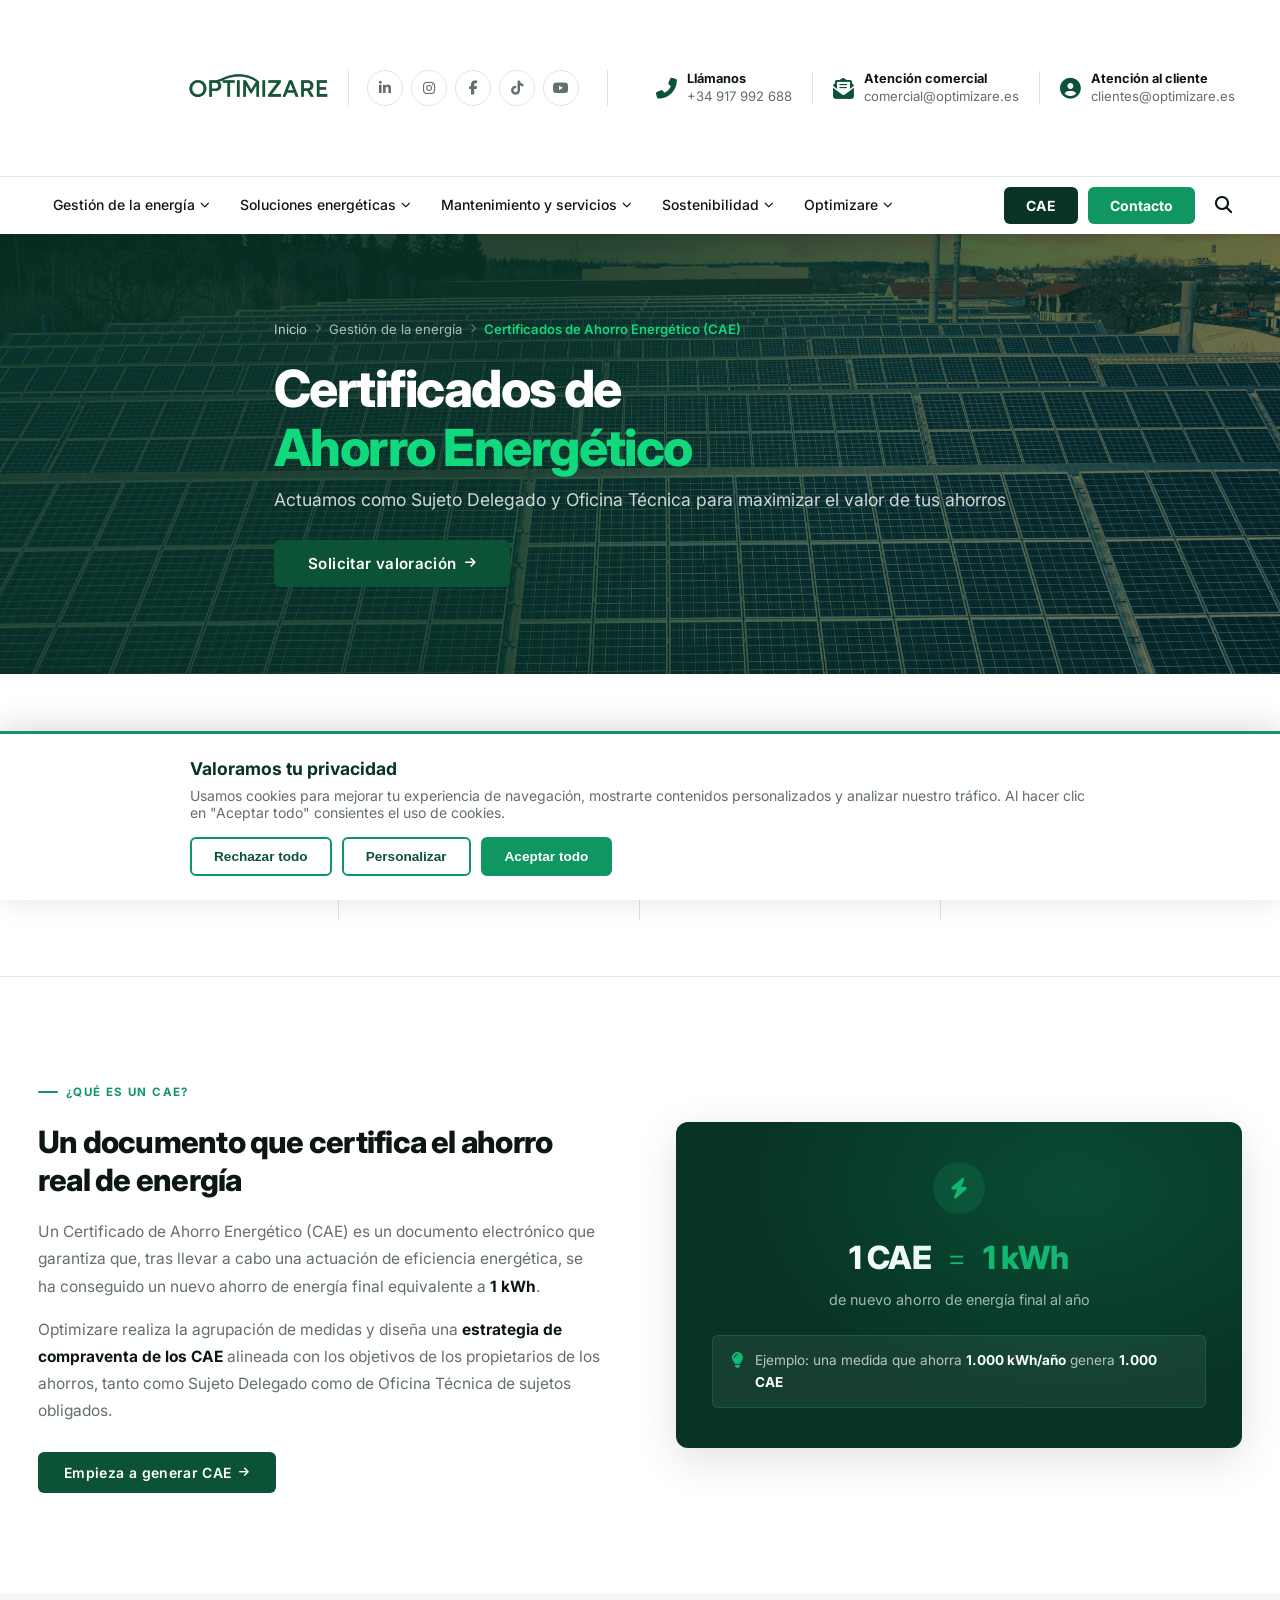
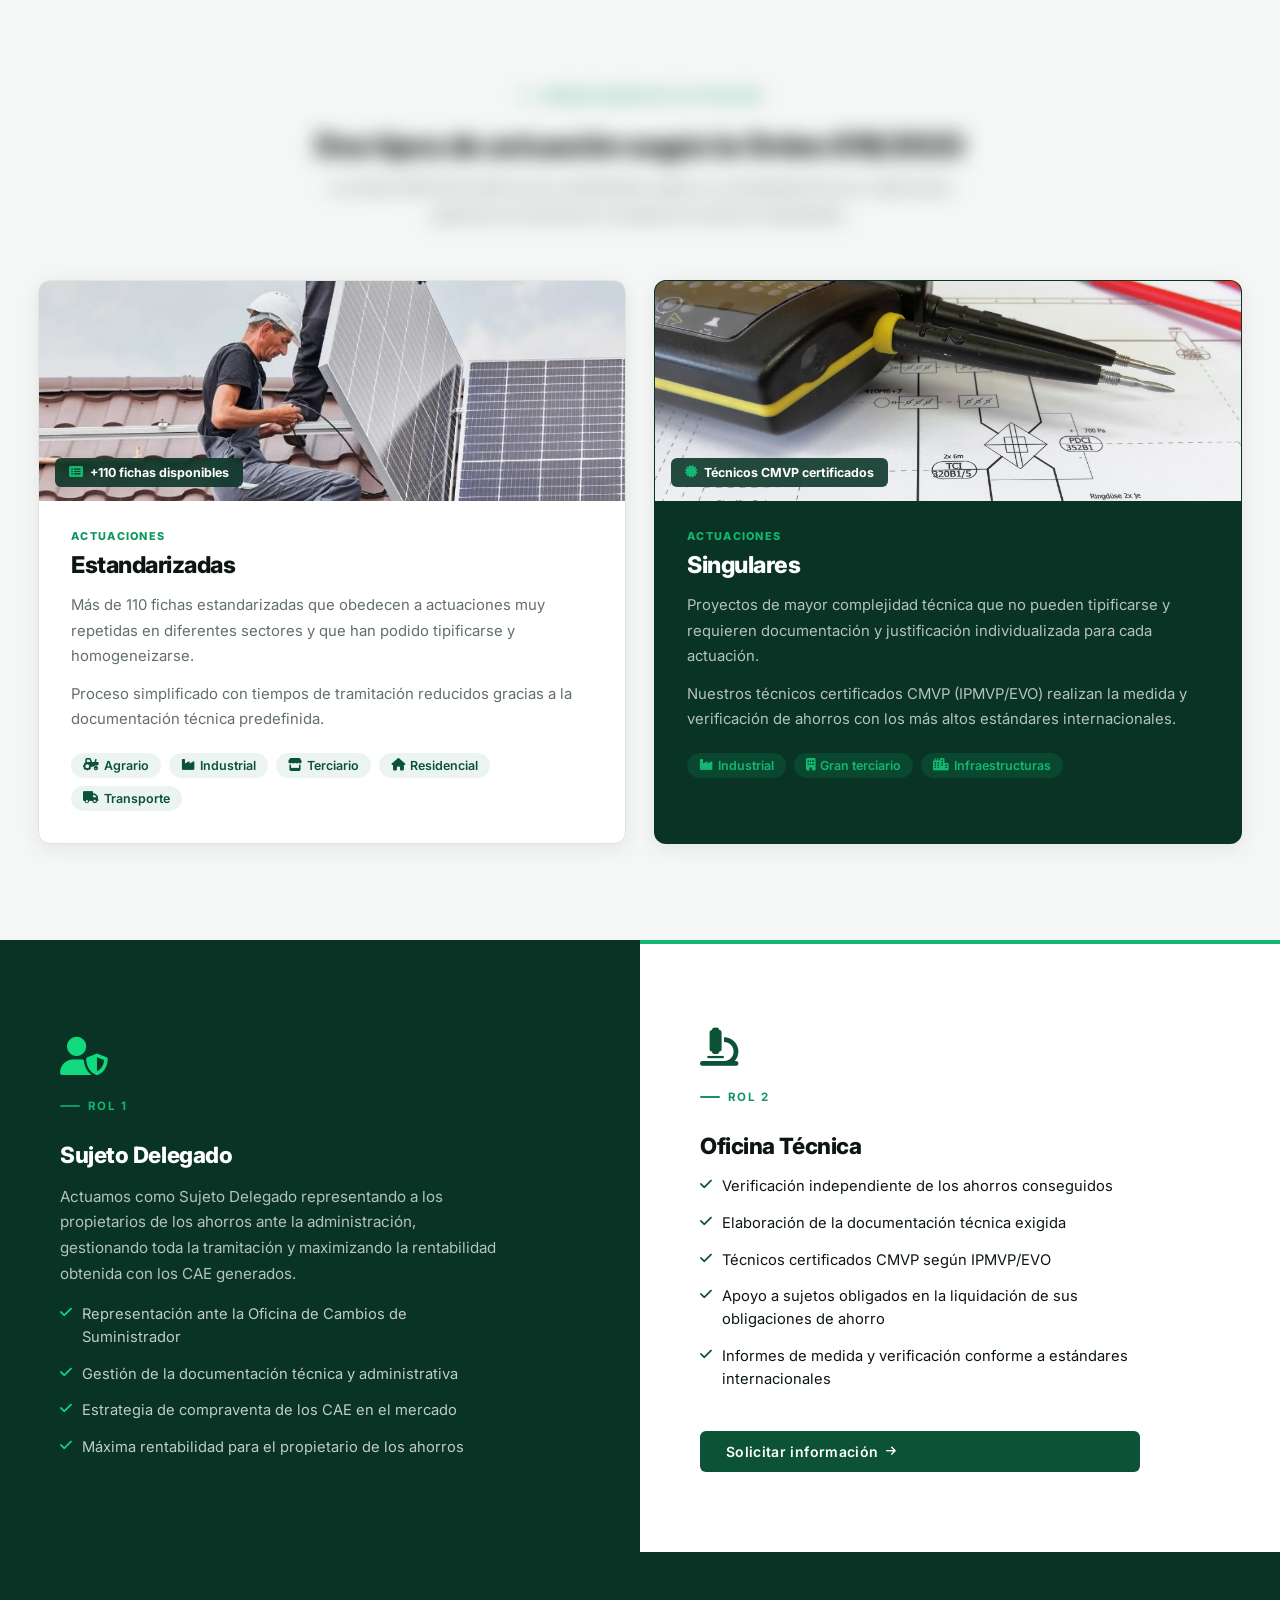
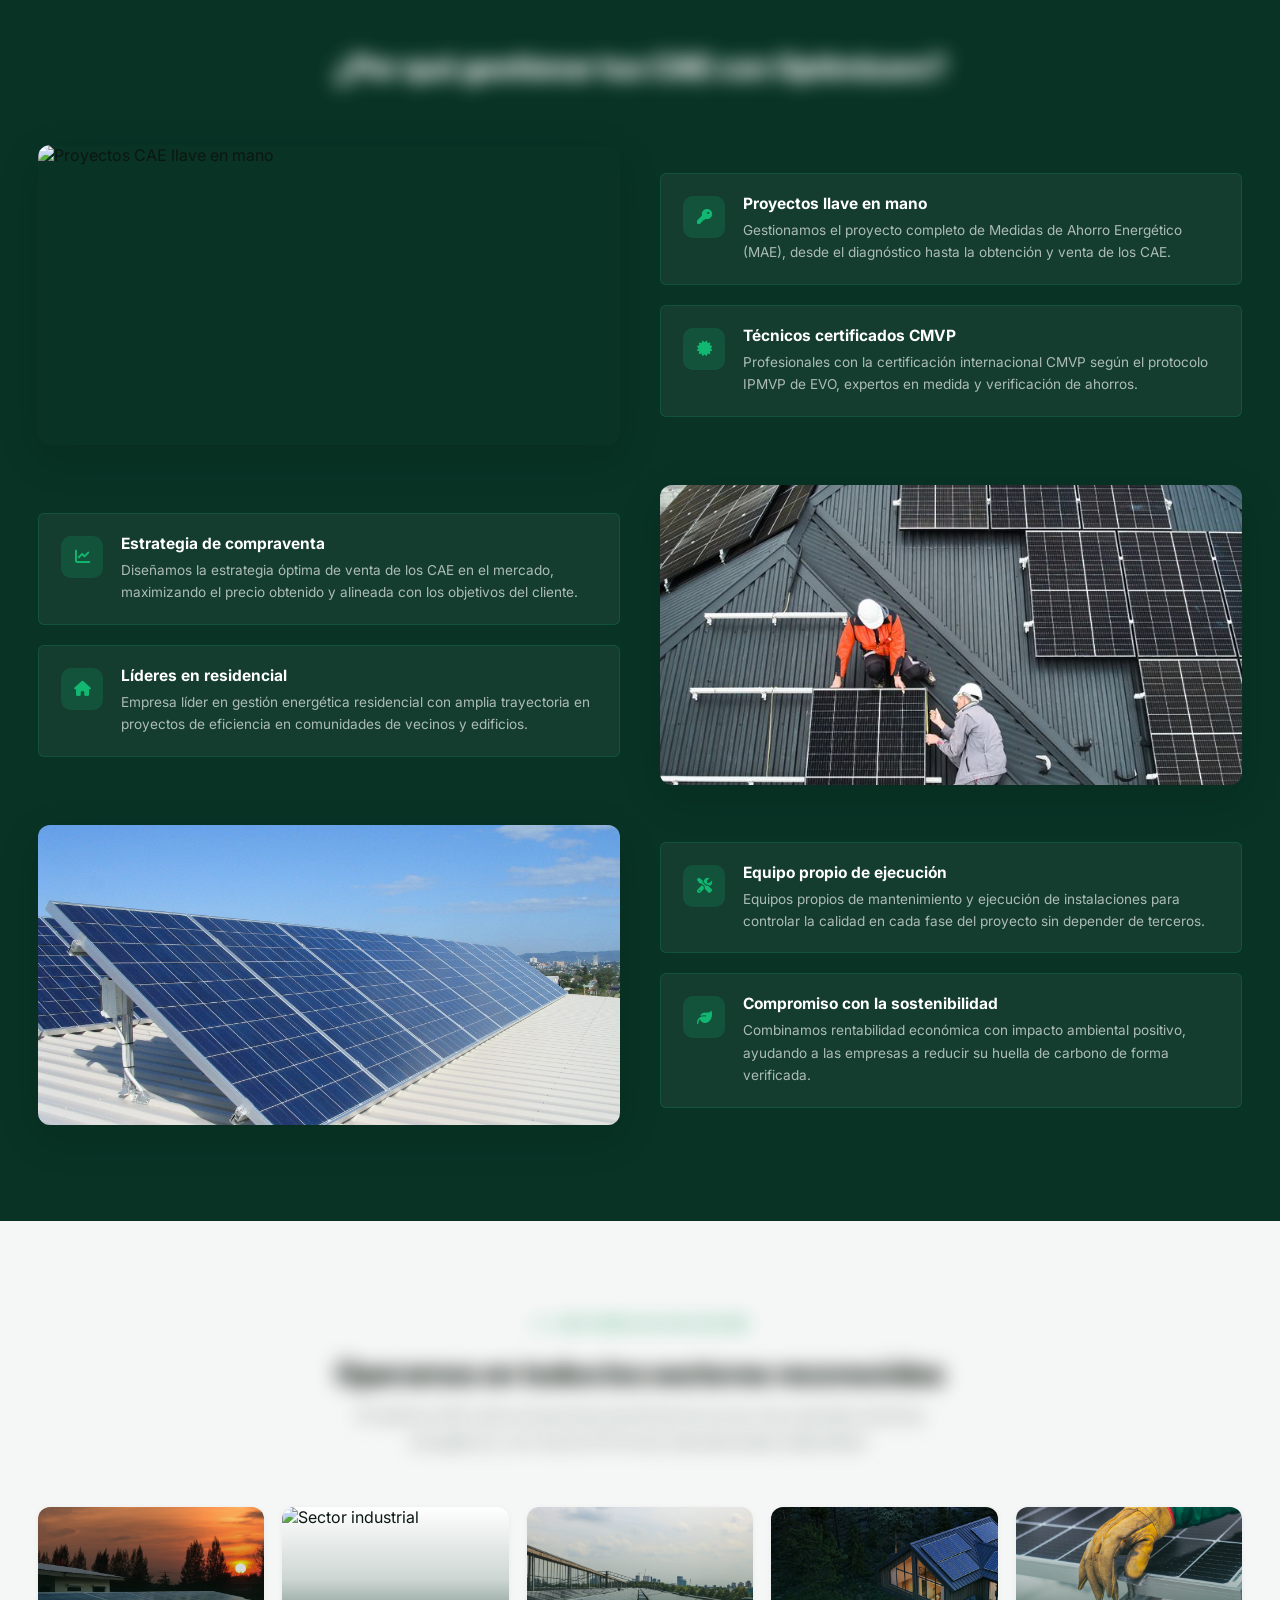
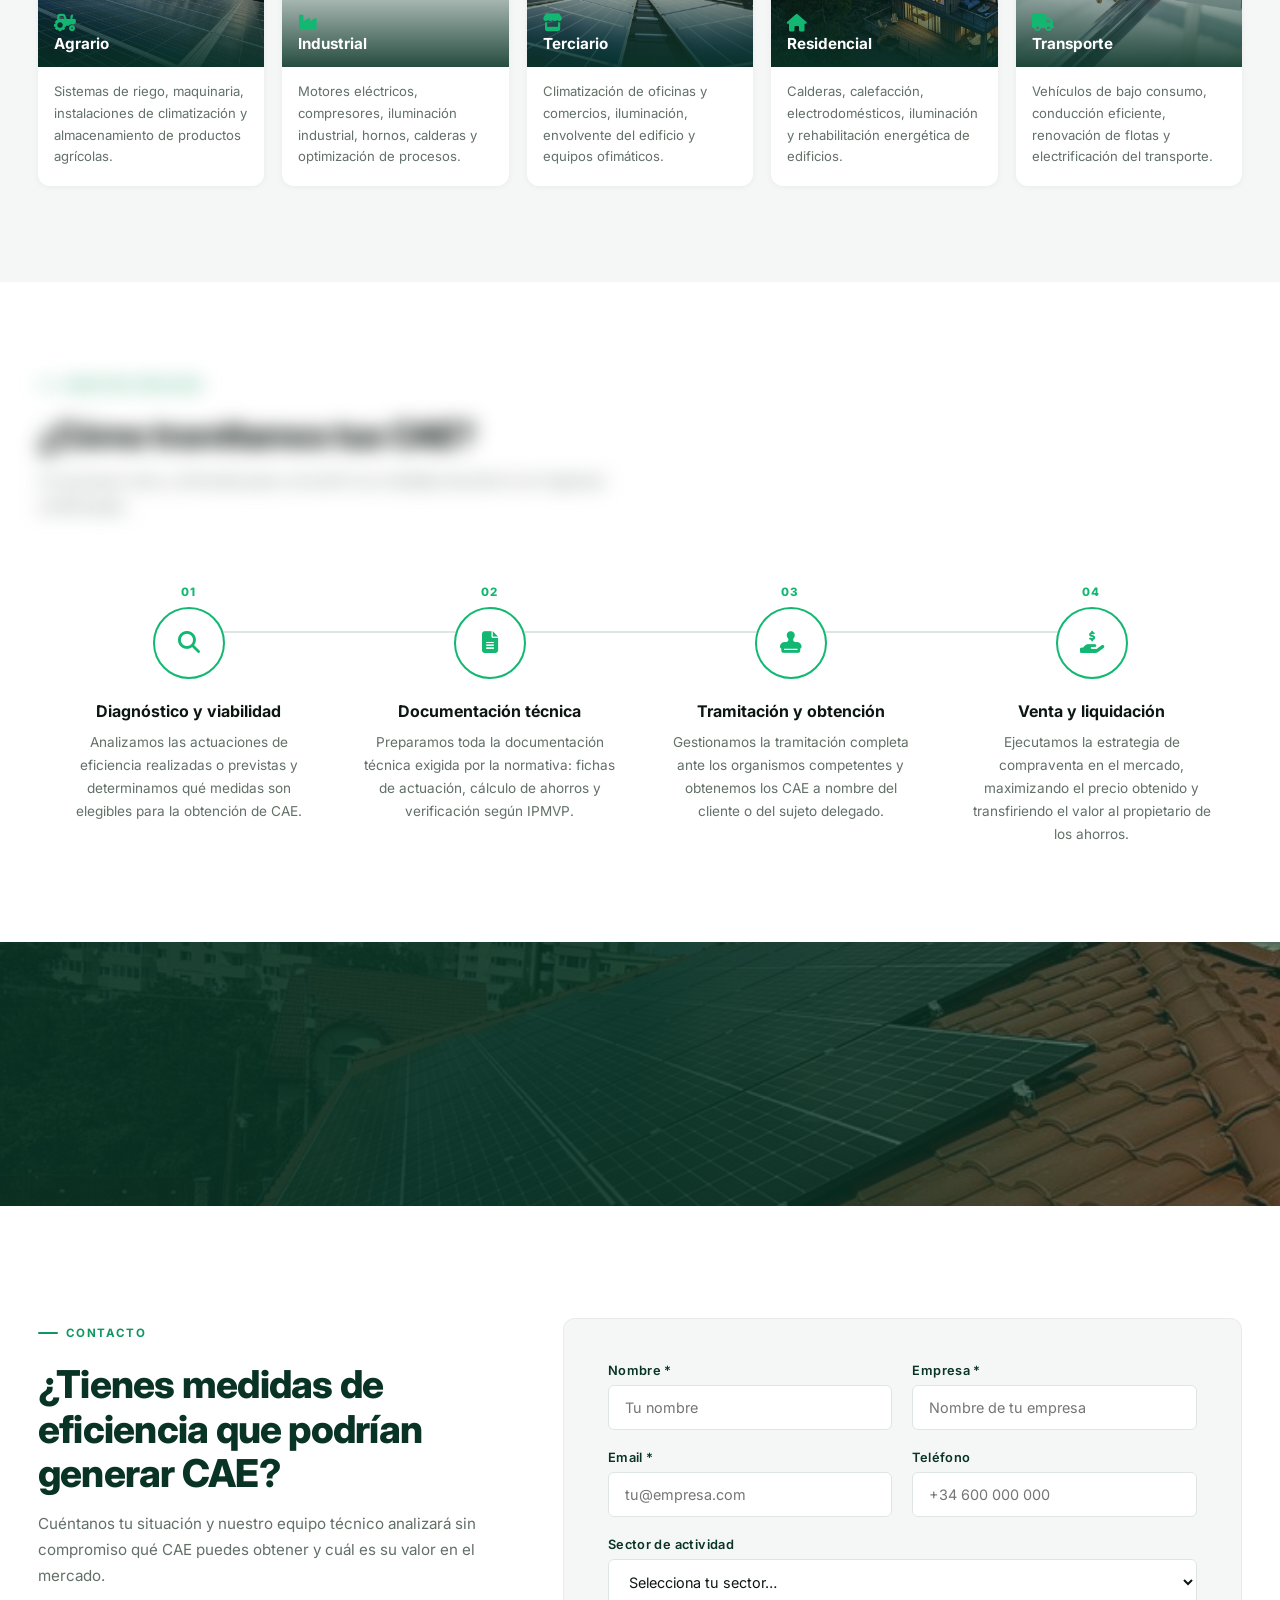
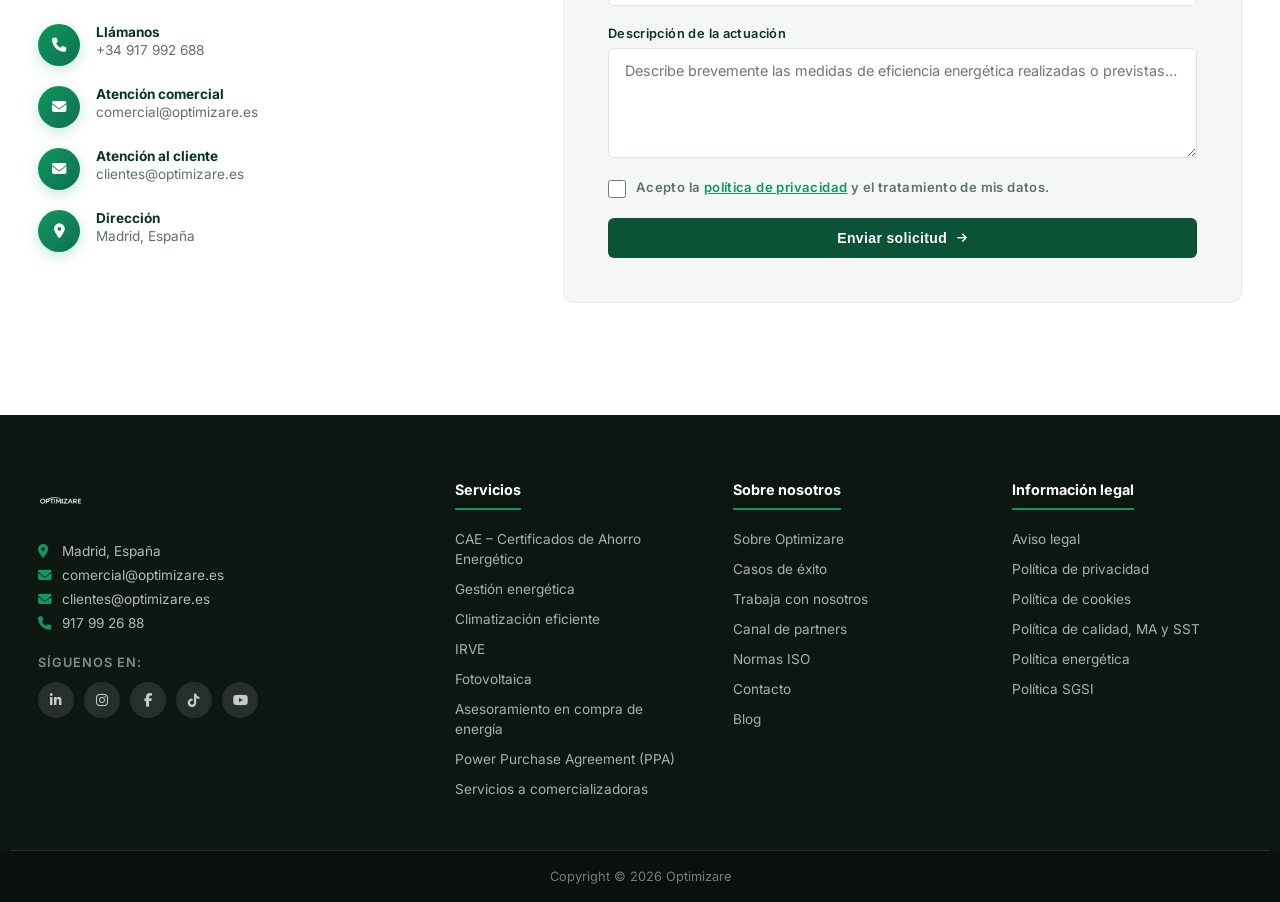
==== certificado-ahorro-energetico-cae.html @ e1a402e8 "feat: página CAE con imágenes, timeline blanco y navbar actualizado" ====
<!DOCTYPE html>
<html lang="es">
<head>
  <meta charset="UTF-8" />
  <meta name="viewport" content="width=device-width, initial-scale=1.0" />
  <title>Certificados de Ahorro Energético (CAE) – Optimizare</title>
  <meta name="description" content="Optimizare actúa como Sujeto Delegado y Oficina Técnica en la tramitación de Certificados de Ahorro Energético (CAE). Maximizamos el valor de tus medidas de eficiencia energética." />
  <link rel="stylesheet" href="style.css" />
  <link rel="preconnect" href="https://fonts.googleapis.com" />
  <link rel="preconnect" href="https://fonts.gstatic.com" crossorigin />
  <link href="https://fonts.googleapis.com/css2?family=Inter:wght@300;400;500;600;700;800&display=swap" rel="stylesheet" />
  <link rel="stylesheet" href="https://cdnjs.cloudflare.com/ajax/libs/font-awesome/6.5.0/css/all.min.css" />
</head>
<body>

  <!-- ══════════════════════════════════════════════
       COOKIE BANNER
  ══════════════════════════════════════════════ -->
  <div class="cookie-banner" id="cookieBanner">
    <div class="cookie-content">
      <h3>Valoramos tu privacidad</h3>
      <p>Usamos cookies para mejorar tu experiencia de navegación, mostrarte contenidos personalizados y analizar nuestro tráfico. Al hacer clic en "Aceptar todo" consientes el uso de cookies.</p>
      <div class="cookie-actions">
        <button class="btn-cookie outline" onclick="closeCookies()">Rechazar todo</button>
        <button class="btn-cookie outline" onclick="closeCookies()">Personalizar</button>
        <button class="btn-cookie primary" onclick="closeCookies()">Aceptar todo</button>
      </div>
    </div>
  </div>

  <!-- ══════════════════════════════════════════════
       HEADER / NAVBAR
  ══════════════════════════════════════════════ -->
  <header class="header" id="header">
    <div class="header-top">
      <div class="container header-top-inner">
        <div class="header-top-left">
          <a href="index.html" class="logo">
            <img src="img/1.png" alt="Optimizare"
                 onerror="this.style.display='none'; this.nextElementSibling.style.display='block'" />
            <span class="logo-text" style="display:none">Optimizare</span>
          </a>
          <div class="header-social">
            <a href="#" aria-label="LinkedIn"><i class="fab fa-linkedin-in"></i></a>
            <a href="#" aria-label="Instagram"><i class="fab fa-instagram"></i></a>
            <a href="#" aria-label="Facebook"><i class="fab fa-facebook-f"></i></a>
            <a href="#" aria-label="TikTok"><i class="fab fa-tiktok"></i></a>
            <a href="#" aria-label="YouTube"><i class="fab fa-youtube"></i></a>
          </div>
        </div>
        <div class="header-top-contacts">
          <a href="tel:+34917992688" class="hcontact-item">
            <span class="hcontact-icon"><i class="fas fa-phone-alt"></i></span>
            <span class="hcontact-text"><strong>Llámanos</strong><span>+34 917 992 688</span></span>
          </a>
          <a href="mailto:comercial@optimizare.es" class="hcontact-item">
            <span class="hcontact-icon"><i class="fas fa-envelope-open-text"></i></span>
            <span class="hcontact-text"><strong>Atención comercial</strong><span>comercial@optimizare.es</span></span>
          </a>
          <a href="mailto:clientes@optimizare.es" class="hcontact-item">
            <span class="hcontact-icon"><i class="fas fa-user-circle"></i></span>
            <span class="hcontact-text"><strong>Atención al cliente</strong><span>clientes@optimizare.es</span></span>
          </a>
        </div>
      </div>
    </div>

    <div class="header-nav-bar">
      <div class="container header-nav-inner">
        <nav class="nav" id="mainNav">
          <ul class="nav-list">
            <li class="nav-item has-dropdown active-menu">
              <a href="#">Gestión de la energía <i class="fas fa-chevron-down"></i></a>
              <div class="dropdown">
                <a href="compra-de-energia.html">Asesoramiento en compra de energía</a>
                <a href="power-purchase-agreement-ppa.html">Power Purchase Agreement (PPA)</a>
                <a href="servicios-a-comercializadoras.html">Servicios a comercializadoras</a>
                <a href="certificado-ahorro-energetico-cae.html" class="active-link">Certificado de Ahorro Energético (CAE)</a>
                <a href="#">Gestión energética</a>
                <a href="#">Asesoramiento tarifario</a>
              </div>
            </li>
            <li class="nav-item has-dropdown">
              <a href="#">Soluciones energéticas <i class="fas fa-chevron-down"></i></a>
              <div class="dropdown">
                <a href="#">Autoconsumo fotovoltaico</a>
                <a href="#">IRVE – Recarga eléctrica</a>
                <a href="#">CAE</a>
                <a href="#">Huella de carbono</a>
              </div>
            </li>
            <li class="nav-item has-dropdown">
              <a href="#">Mantenimiento y servicios <i class="fas fa-chevron-down"></i></a>
              <div class="dropdown">
                <a href="#">Mantenimiento preventivo</a>
                <a href="#">Climatización eficiente</a>
                <a href="#">Outsourcing energético</a>
              </div>
            </li>
            <li class="nav-item has-dropdown">
              <a href="#">Sostenibilidad <i class="fas fa-chevron-down"></i></a>
              <div class="dropdown">
                <a href="#">Economía circular</a>
                <a href="#">Descarbonización</a>
                <a href="#">Flexibilidad de la demanda</a>
              </div>
            </li>
            <li class="nav-item has-dropdown">
              <a href="#">Optimizare <i class="fas fa-chevron-down"></i></a>
              <div class="dropdown">
                <a href="#">Sobre Optimizare</a>
                <a href="#">Casos de éxito</a>
                <a href="#">Trabaja con nosotros</a>
                <a href="#">Blog</a>
              </div>
            </li>
          </ul>
        </nav>
        <div class="header-actions">
          <a href="certificado-ahorro-energetico-cae.html" class="btn-nav-cae">CAE</a>
          <a href="#contacto-inner" class="btn-nav-contact">Contacto</a>
          <button class="btn-search" id="searchToggle"><i class="fas fa-search"></i></button>
          <button class="btn-hamburger" id="hamburger">
            <span></span><span></span><span></span>
          </button>
        </div>
      </div>
    </div>

    <div class="search-bar" id="searchBar">
      <div class="container">
        <input type="text" placeholder="¿Qué estás buscando?" />
        <button><i class="fas fa-search"></i></button>
      </div>
    </div>
  </header>

  <!-- ══════════════════════════════════════════════
       PAGE HERO
  ══════════════════════════════════════════════ -->
  <section class="ip-hero">
    <div class="ip-hero-bg">
      <img src="img/placa 4.jpg" alt="" class="ip-hero-img" />
      <div class="ip-hero-overlay"></div>
    </div>
    <div class="container ip-hero-content">
      <nav class="ip-breadcrumb" aria-label="Breadcrumb">
        <a href="index.html">Inicio</a>
        <i class="fas fa-chevron-right"></i>
        <span>Gestión de la energía</span>
        <i class="fas fa-chevron-right"></i>
        <span class="current">Certificados de Ahorro Energético (CAE)</span>
      </nav>
      <h1 class="ip-hero-title">Certificados de<br><em>Ahorro Energético</em></h1>
      <p class="ip-hero-sub">Actuamos como Sujeto Delegado y Oficina Técnica para maximizar el valor de tus ahorros</p>
      <a href="#contacto-inner" class="btn-primary btn-lg">Solicitar valoración <i class="fas fa-arrow-right"></i></a>
    </div>
  </section>

  <!-- ══════════════════════════════════════════════
       STATS STRIP
  ══════════════════════════════════════════════ -->
  <section class="ip-stats-strip">
    <div class="container">
      <div class="ip-stats-grid">
        <div class="ip-stat">
          <div class="ip-stat-icon"><i class="fas fa-certificate"></i></div>
          <div class="ip-stat-val">
            <span class="ip-stat-prefix">+</span><span class="ip-stat-num" data-target="110">0</span>
          </div>
          <div class="ip-stat-label">fichas estandarizadas disponibles</div>
        </div>
        <div class="ip-stat">
          <div class="ip-stat-icon"><i class="fas fa-bolt"></i></div>
          <div class="ip-stat-val">
            <span class="ip-stat-num" data-target="5">0</span><span class="ip-stat-unit"> sectores</span>
          </div>
          <div class="ip-stat-label">Agrario, Industrial, Terciario, Residencial y Transporte</div>
        </div>
        <div class="ip-stat">
          <div class="ip-stat-icon"><i class="fas fa-medal"></i></div>
          <div class="ip-stat-val">
            <span class="ip-stat-num" data-target="2">0</span><span class="ip-stat-unit"> roles</span>
          </div>
          <div class="ip-stat-label">Sujeto Delegado y Oficina Técnica</div>
        </div>
        <div class="ip-stat">
          <div class="ip-stat-icon"><i class="fas fa-award"></i></div>
          <div class="ip-stat-val">
            <span class="ip-stat-prefix"></span><span class="ip-stat-num" data-target="100">0</span><span class="ip-stat-unit">%</span>
          </div>
          <div class="ip-stat-label">técnicos certificados CMVP (IPMVP / EVO)</div>
        </div>
      </div>
    </div>
  </section>

  <!-- ══════════════════════════════════════════════
       ¿QUÉ ES UN CAE? — layout con callout grande
  ══════════════════════════════════════════════ -->
  <section class="cae-explainer">
    <div class="container">
      <div class="cae-explainer-layout reveal">
        <div class="cae-explainer-text">
          <span class="section-tag">¿QUÉ ES UN CAE?</span>
          <h2>Un documento que certifica el ahorro real de energía</h2>
          <p>Un Certificado de Ahorro Energético (CAE) es un documento electrónico que garantiza que, tras llevar a cabo una actuación de eficiencia energética, se ha conseguido un nuevo ahorro de energía final equivalente a <strong>1 kWh</strong>.</p>
          <p>Optimizare realiza la agrupación de medidas y diseña una <strong>estrategia de compraventa de los CAE</strong> alineada con los objetivos de los propietarios de los ahorros, tanto como Sujeto Delegado como de Oficina Técnica de sujetos obligados.</p>
          <a href="#contacto-inner" class="btn-primary">Empieza a generar CAE <i class="fas fa-arrow-right"></i></a>
        </div>
        <div class="cae-explainer-callout reveal-zoom delay-2">
          <div class="cae-callout-card">
            <div class="cae-callout-icon"><i class="fas fa-bolt"></i></div>
            <div class="cae-callout-eq">
              <span class="cae-callout-num">1 CAE</span>
              <span class="cae-callout-sep">=</span>
              <span class="cae-callout-kwh">1 kWh</span>
            </div>
            <p class="cae-callout-desc">de nuevo ahorro de energía final al año</p>
            <div class="cae-callout-example">
              <i class="fas fa-lightbulb"></i>
              <span>Ejemplo: una medida que ahorra <strong>1.000 kWh/año</strong> genera <strong>1.000 CAE</strong></span>
            </div>
          </div>
        </div>
      </div>
    </div>
  </section>

  <!-- ══════════════════════════════════════════════
       MODALIDADES — Estandarizadas vs Singulares
  ══════════════════════════════════════════════ -->
  <section class="cae-modals-section">
    <div class="container">
      <div class="cae-modals-header reveal-blur">
        <span class="section-tag">MODALIDADES DE ACTUACIÓN</span>
        <h2>Dos tipos de actuación según la Orden 818/2023</h2>
        <p>La Orden 818/2023 define dos modalidades según la complejidad técnica. Optimizare gestiona la tramitación completa en ambas modalidades.</p>
      </div>
      <div class="cae-modals-grid">
        <div class="cae-modal-card reveal-left">
          <div class="cae-modal-img">
            <img src="img/instalacion.jpg" alt="Actuaciones estandarizadas CAE" />
            <span class="cae-modal-img-badge"><i class="fas fa-list-alt"></i> +110 fichas disponibles</span>
          </div>
          <div class="cae-modal-body">
            <span class="cae-modal-tag">ACTUACIONES</span>
            <h3>Estandarizadas</h3>
            <p>Más de 110 fichas estandarizadas que obedecen a actuaciones muy repetidas en diferentes sectores y que han podido tipificarse y homogeneizarse.</p>
            <p>Proceso simplificado con tiempos de tramitación reducidos gracias a la documentación técnica predefinida.</p>
            <div class="cae-modal-sectors">
              <span><i class="fas fa-tractor"></i> Agrario</span>
              <span><i class="fas fa-industry"></i> Industrial</span>
              <span><i class="fas fa-store"></i> Terciario</span>
              <span><i class="fas fa-home"></i> Residencial</span>
              <span><i class="fas fa-truck"></i> Transporte</span>
            </div>
          </div>
        </div>
        <div class="cae-modal-card cae-modal-dark reveal-right">
          <div class="cae-modal-img">
            <img src="img/planos.jpg" alt="Actuaciones singulares CAE" />
            <span class="cae-modal-img-badge"><i class="fas fa-certificate"></i> Técnicos CMVP certificados</span>
          </div>
          <div class="cae-modal-body">
            <span class="cae-modal-tag">ACTUACIONES</span>
            <h3>Singulares</h3>
            <p>Proyectos de mayor complejidad técnica que no pueden tipificarse y requieren documentación y justificación individualizada para cada actuación.</p>
            <p>Nuestros técnicos certificados CMVP (IPMVP/EVO) realizan la medida y verificación de ahorros con los más altos estándares internacionales.</p>
            <div class="cae-modal-sectors">
              <span><i class="fas fa-industry"></i> Industrial</span>
              <span><i class="fas fa-building"></i> Gran terciario</span>
              <span><i class="fas fa-city"></i> Infraestructuras</span>
            </div>
          </div>
        </div>
      </div>
    </div>
  </section>

  <!-- ══════════════════════════════════════════════
       SPLIT — Sujeto Delegado / Oficina Técnica
  ══════════════════════════════════════════════ -->
  <section class="ip-split-benefits">
    <div class="ip-split-panel ip-split-dark reveal-left">
      <div class="ip-split-inner">
        <div class="ip-split-bigicon"><i class="fas fa-user-shield"></i></div>
        <span class="section-tag" style="color:var(--green-bright);border-color:rgba(18,184,114,.3)">ROL 1</span>
        <h3>Sujeto Delegado</h3>
        <p style="color:rgba(255,255,255,.7);font-size:.95rem;line-height:1.7">Actuamos como Sujeto Delegado representando a los propietarios de los ahorros ante la administración, gestionando toda la tramitación y maximizando la rentabilidad obtenida con los CAE generados.</p>
        <ul class="ip-split-list">
          <li><i class="fas fa-check"></i> Representación ante la Oficina de Cambios de Suministrador</li>
          <li><i class="fas fa-check"></i> Gestión de la documentación técnica y administrativa</li>
          <li><i class="fas fa-check"></i> Estrategia de compraventa de los CAE en el mercado</li>
          <li><i class="fas fa-check"></i> Máxima rentabilidad para el propietario de los ahorros</li>
        </ul>
      </div>
    </div>
    <div class="ip-split-panel ip-split-light reveal-right">
      <div class="ip-split-inner">
        <div class="ip-split-bigicon" style="color:var(--green-main)"><i class="fas fa-microscope"></i></div>
        <span class="section-tag">ROL 2</span>
        <h3>Oficina Técnica</h3>
        <ul class="ip-split-list" style="color:var(--gray-text)">
          <li style="color:var(--dark)"><i class="fas fa-check" style="color:var(--green-main)"></i> Verificación independiente de los ahorros conseguidos</li>
          <li style="color:var(--dark)"><i class="fas fa-check" style="color:var(--green-main)"></i> Elaboración de la documentación técnica exigida</li>
          <li style="color:var(--dark)"><i class="fas fa-check" style="color:var(--green-main)"></i> Técnicos certificados CMVP según IPMVP/EVO</li>
          <li style="color:var(--dark)"><i class="fas fa-check" style="color:var(--green-main)"></i> Apoyo a sujetos obligados en la liquidación de sus obligaciones de ahorro</li>
          <li style="color:var(--dark)"><i class="fas fa-check" style="color:var(--green-main)"></i> Informes de medida y verificación conforme a estándares internacionales</li>
        </ul>
        <a href="#contacto-inner" class="btn-primary" style="margin-top:24px">Solicitar información <i class="fas fa-arrow-right"></i></a>
      </div>
    </div>
  </section>

  <!-- ══════════════════════════════════════════════
       POR QUÉ OPTIMIZARE — filas imagen + texto
  ══════════════════════════════════════════════ -->
  <section class="cae-img-benefits">
    <div class="container">
      <h2 class="cae-img-benefits-title reveal-blur">¿Por qué gestionar tus CAE con Optimizare?</h2>

      <!-- Fila 1 -->
      <div class="cae-ibr reveal">
        <div class="cae-ibr-photo">
          <img src="img/placa industria.jpg" alt="Proyectos CAE llave en mano" />
        </div>
        <div class="cae-ibr-items">
          <div class="cae-ibr-item">
            <div class="cae-ibr-icon"><i class="fas fa-key"></i></div>
            <div>
              <h3>Proyectos llave en mano</h3>
              <p>Gestionamos el proyecto completo de Medidas de Ahorro Energético (MAE), desde el diagnóstico hasta la obtención y venta de los CAE.</p>
            </div>
          </div>
          <div class="cae-ibr-item">
            <div class="cae-ibr-icon"><i class="fas fa-certificate"></i></div>
            <div>
              <h3>Técnicos certificados CMVP</h3>
              <p>Profesionales con la certificación internacional CMVP según el protocolo IPMVP de EVO, expertos en medida y verificación de ahorros.</p>
            </div>
          </div>
        </div>
      </div>

      <!-- Fila 2 (inversa) -->
      <div class="cae-ibr cae-ibr-reverse reveal">
        <div class="cae-ibr-photo">
          <img src="img/instalacion 2.jpg" alt="Estrategia de compraventa CAE" />
        </div>
        <div class="cae-ibr-items">
          <div class="cae-ibr-item">
            <div class="cae-ibr-icon"><i class="fas fa-chart-line"></i></div>
            <div>
              <h3>Estrategia de compraventa</h3>
              <p>Diseñamos la estrategia óptima de venta de los CAE en el mercado, maximizando el precio obtenido y alineada con los objetivos del cliente.</p>
            </div>
          </div>
          <div class="cae-ibr-item">
            <div class="cae-ibr-icon"><i class="fas fa-home"></i></div>
            <div>
              <h3>Líderes en residencial</h3>
              <p>Empresa líder en gestión energética residencial con amplia trayectoria en proyectos de eficiencia en comunidades de vecinos y edificios.</p>
            </div>
          </div>
        </div>
      </div>

      <!-- Fila 3 -->
      <div class="cae-ibr reveal">
        <div class="cae-ibr-photo">
          <img src="img/placa 2.jpg" alt="Equipo propio y sostenibilidad" />
        </div>
        <div class="cae-ibr-items">
          <div class="cae-ibr-item">
            <div class="cae-ibr-icon"><i class="fas fa-tools"></i></div>
            <div>
              <h3>Equipo propio de ejecución</h3>
              <p>Equipos propios de mantenimiento y ejecución de instalaciones para controlar la calidad en cada fase del proyecto sin depender de terceros.</p>
            </div>
          </div>
          <div class="cae-ibr-item">
            <div class="cae-ibr-icon"><i class="fas fa-leaf"></i></div>
            <div>
              <h3>Compromiso con la sostenibilidad</h3>
              <p>Combinamos rentabilidad económica con impacto ambiental positivo, ayudando a las empresas a reducir su huella de carbono de forma verificada.</p>
            </div>
          </div>
        </div>
      </div>

    </div>
  </section>

  <!-- ══════════════════════════════════════════════
       SECTORES — icon grid sobre gris
  ══════════════════════════════════════════════ -->
  <section class="cae-sectors-section">
    <div class="container">
      <div class="cae-sectors-header reveal-blur">
        <span class="section-tag">SECTORES DE APLICACIÓN</span>
        <h2>Operamos en todos los sectores reconocidos</h2>
        <p>El sistema CAE cubre actuaciones de eficiencia en los cinco grandes sectores energéticos, con más de 110 fichas estandarizadas disponibles.</p>
      </div>
      <div class="cae-sectors-grid">
        <div class="cae-sector-item reveal-zoom delay-1">
          <div class="cae-sector-img">
            <img src="img/placa 1.jpg" alt="Sector agrario" />
            <div class="cae-sector-img-overlay">
              <i class="fas fa-tractor"></i>
              <h4>Agrario</h4>
            </div>
          </div>
          <div class="cae-sector-body">
            <p>Sistemas de riego, maquinaria, instalaciones de climatización y almacenamiento de productos agrícolas.</p>
          </div>
        </div>
        <div class="cae-sector-item reveal-zoom delay-2">
          <div class="cae-sector-img">
            <img src="img/placa industria.jpg" alt="Sector industrial" />
            <div class="cae-sector-img-overlay">
              <i class="fas fa-industry"></i>
              <h4>Industrial</h4>
            </div>
          </div>
          <div class="cae-sector-body">
            <p>Motores eléctricos, compresores, iluminación industrial, hornos, calderas y optimización de procesos.</p>
          </div>
        </div>
        <div class="cae-sector-item reveal-zoom delay-3">
          <div class="cae-sector-img">
            <img src="img/edificio placa.jpg" alt="Sector terciario" />
            <div class="cae-sector-img-overlay">
              <i class="fas fa-store"></i>
              <h4>Terciario</h4>
            </div>
          </div>
          <div class="cae-sector-body">
            <p>Climatización de oficinas y comercios, iluminación, envolvente del edificio y equipos ofimáticos.</p>
          </div>
        </div>
        <div class="cae-sector-item reveal-zoom delay-4">
          <div class="cae-sector-img">
            <img src="img/casa1.png" alt="Sector residencial" />
            <div class="cae-sector-img-overlay">
              <i class="fas fa-home"></i>
              <h4>Residencial</h4>
            </div>
          </div>
          <div class="cae-sector-body">
            <p>Calderas, calefacción, electrodomésticos, iluminación y rehabilitación energética de edificios.</p>
          </div>
        </div>
        <div class="cae-sector-item reveal-zoom delay-5">
          <div class="cae-sector-img">
            <img src="img/instalacion 3.jpg" alt="Sector transporte" />
            <div class="cae-sector-img-overlay">
              <i class="fas fa-truck"></i>
              <h4>Transporte</h4>
            </div>
          </div>
          <div class="cae-sector-body">
            <p>Vehículos de bajo consumo, conducción eficiente, renovación de flotas y electrificación del transporte.</p>
          </div>
        </div>
      </div>
    </div>
  </section>

  <!-- ══════════════════════════════════════════════
       TIMELINE — Proceso de tramitación
  ══════════════════════════════════════════════ -->
  <section class="ip-timeline-section">
    <div class="container">
      <div class="ip-timeline-header reveal-blur">
        <span class="section-tag">NUESTRO PROCESO</span>
        <h2>¿Cómo tramitamos tus CAE?</h2>
        <p>Un proceso claro y eficiente para convertir tus medidas de ahorro en ingresos certificados.</p>
      </div>
      <div class="ip-timeline">
        <div class="ip-tl-item reveal-zoom delay-1">
          <div class="ip-tl-num">01</div>
          <div class="ip-tl-icon"><i class="fas fa-search"></i></div>
          <div class="ip-tl-body">
            <h3>Diagnóstico y viabilidad</h3>
            <p>Analizamos las actuaciones de eficiencia realizadas o previstas y determinamos qué medidas son elegibles para la obtención de CAE.</p>
          </div>
        </div>
        <div class="ip-tl-item reveal-zoom delay-2">
          <div class="ip-tl-num">02</div>
          <div class="ip-tl-icon"><i class="fas fa-file-alt"></i></div>
          <div class="ip-tl-body">
            <h3>Documentación técnica</h3>
            <p>Preparamos toda la documentación técnica exigida por la normativa: fichas de actuación, cálculo de ahorros y verificación según IPMVP.</p>
          </div>
        </div>
        <div class="ip-tl-item reveal-zoom delay-3">
          <div class="ip-tl-num">03</div>
          <div class="ip-tl-icon"><i class="fas fa-stamp"></i></div>
          <div class="ip-tl-body">
            <h3>Tramitación y obtención</h3>
            <p>Gestionamos la tramitación completa ante los organismos competentes y obtenemos los CAE a nombre del cliente o del sujeto delegado.</p>
          </div>
        </div>
        <div class="ip-tl-item reveal-zoom delay-4">
          <div class="ip-tl-num">04</div>
          <div class="ip-tl-icon"><i class="fas fa-hand-holding-usd"></i></div>
          <div class="ip-tl-body">
            <h3>Venta y liquidación</h3>
            <p>Ejecutamos la estrategia de compraventa en el mercado, maximizando el precio obtenido y transfiriendo el valor al propietario de los ahorros.</p>
          </div>
        </div>
      </div>
    </div>
  </section>

  <!-- ══════════════════════════════════════════════
       CTA BANNER
  ══════════════════════════════════════════════ -->
  <section class="ip-cta-banner">
    <img src="img/placa 3.jpg" alt="" class="ip-cta-bg" />
    <div class="ip-cta-overlay"></div>
    <div class="container ip-cta-inner">
      <div class="ip-cta-text reveal-left">
        <span class="ip-cta-eyebrow">ÚNETE</span>
        <h2>Y consigue oportunidades reales de ahorro priorizando las nuevas tecnologías</h2>
      </div>
      <a href="#contacto-inner" class="btn-primary btn-lg reveal-right delay-2">Contacta con nosotros <i class="fas fa-arrow-right"></i></a>
    </div>
  </section>

  <!-- ══════════════════════════════════════════════
       FORMULARIO DE CONTACTO
  ══════════════════════════════════════════════ -->
  <section class="contact-section" id="contacto-inner">
    <div class="container contact-inner">
      <div class="contact-text reveal-left">
        <span class="section-tag">CONTACTO</span>
        <h2>¿Tienes medidas de eficiencia que podrían generar CAE?</h2>
        <p>Cuéntanos tu situación y nuestro equipo técnico analizará sin compromiso qué CAE puedes obtener y cuál es su valor en el mercado.</p>
        <ul class="contact-info-list">
          <li><i class="fas fa-phone"></i><div><strong>Llámanos</strong><span>+34 917 992 688</span></div></li>
          <li><i class="fas fa-envelope"></i><div><strong>Atención comercial</strong><span>comercial@optimizare.es</span></div></li>
          <li><i class="fas fa-envelope"></i><div><strong>Atención al cliente</strong><span>clientes@optimizare.es</span></div></li>
          <li><i class="fas fa-map-marker-alt"></i><div><strong>Dirección</strong><span>Madrid, España</span></div></li>
        </ul>
      </div>
      <form class="contact-form reveal-right" id="contactFormCAE">
        <div class="form-row">
          <div class="form-group">
            <label for="nombre">Nombre *</label>
            <input type="text" id="nombre" name="nombre" placeholder="Tu nombre" required />
          </div>
          <div class="form-group">
            <label for="empresa">Empresa *</label>
            <input type="text" id="empresa" name="empresa" placeholder="Nombre de tu empresa" required />
          </div>
        </div>
        <div class="form-row">
          <div class="form-group">
            <label for="email">Email *</label>
            <input type="email" id="email" name="email" placeholder="tu@empresa.com" required />
          </div>
          <div class="form-group">
            <label for="telefono">Teléfono</label>
            <input type="tel" id="telefono" name="telefono" placeholder="+34 600 000 000" />
          </div>
        </div>
        <div class="form-group">
          <label for="sector">Sector de actividad</label>
          <select id="sector" name="sector">
            <option value="">Selecciona tu sector…</option>
            <option>Agrario</option>
            <option>Industrial</option>
            <option>Terciario / Servicios</option>
            <option>Residencial / Comunidades</option>
            <option>Transporte</option>
            <option>Otro</option>
          </select>
        </div>
        <div class="form-group">
          <label for="mensaje">Descripción de la actuación</label>
          <textarea id="mensaje" name="mensaje" rows="4" placeholder="Describe brevemente las medidas de eficiencia energética realizadas o previstas…"></textarea>
        </div>
        <div class="form-group form-check">
          <input type="checkbox" id="privacidad" name="privacidad" required />
          <label for="privacidad">Acepto la <a href="#">política de privacidad</a> y el tratamiento de mis datos.</label>
        </div>
        <button type="submit" class="btn-primary btn-block">Enviar solicitud <i class="fas fa-arrow-right"></i></button>
        <div class="form-success" id="formSuccessCAE">¡Mensaje enviado! Nuestro equipo técnico analizará tu caso en menos de 24h.</div>
      </form>
    </div>
  </section>

  <!-- ══════════════════════════════════════════════
       FOOTER
  ══════════════════════════════════════════════ -->
  <footer class="footer">
    <div class="container footer-inner">
      <div class="footer-brand">
        <img src="img/opti.png" alt="Optimizare" class="footer-logo"
             onerror="this.style.display='none'; this.nextElementSibling.style.display='block'" />
        <span class="footer-logo-text" style="display:none">Optimizare</span>
        <div class="footer-contact">
          <p><i class="fas fa-map-marker-alt"></i> Madrid, España</p>
          <p><i class="fas fa-envelope"></i> comercial@optimizare.es</p>
          <p><i class="fas fa-envelope"></i> clientes@optimizare.es</p>
          <p><i class="fas fa-phone"></i> 917 99 26 88</p>
        </div>
        <div class="footer-social">
          <p class="social-title">Síguenos en:</p>
          <div class="social-links">
            <a href="#" aria-label="LinkedIn"><i class="fab fa-linkedin-in"></i></a>
            <a href="#" aria-label="Instagram"><i class="fab fa-instagram"></i></a>
            <a href="#" aria-label="Facebook"><i class="fab fa-facebook-f"></i></a>
            <a href="#" aria-label="TikTok"><i class="fab fa-tiktok"></i></a>
            <a href="#" aria-label="YouTube"><i class="fab fa-youtube"></i></a>
          </div>
        </div>
      </div>
      <div class="footer-col">
        <h4>Servicios</h4>
        <ul>
          <li><a href="certificado-ahorro-energetico-cae.html">CAE – Certificados de Ahorro Energético</a></li>
          <li><a href="#">Gestión energética</a></li>
          <li><a href="#">Climatización eficiente</a></li>
          <li><a href="#">IRVE</a></li>
          <li><a href="#">Fotovoltaica</a></li>
          <li><a href="compra-de-energia.html">Asesoramiento en compra de energía</a></li>
          <li><a href="power-purchase-agreement-ppa.html">Power Purchase Agreement (PPA)</a></li>
          <li><a href="servicios-a-comercializadoras.html">Servicios a comercializadoras</a></li>
        </ul>
      </div>
      <div class="footer-col">
        <h4>Sobre nosotros</h4>
        <ul>
          <li><a href="#">Sobre Optimizare</a></li>
          <li><a href="#">Casos de éxito</a></li>
          <li><a href="#">Trabaja con nosotros</a></li>
          <li><a href="#">Canal de partners</a></li>
          <li><a href="#">Normas ISO</a></li>
          <li><a href="#">Contacto</a></li>
          <li><a href="#">Blog</a></li>
        </ul>
      </div>
      <div class="footer-col">
        <h4>Información legal</h4>
        <ul>
          <li><a href="#">Aviso legal</a></li>
          <li><a href="#">Política de privacidad</a></li>
          <li><a href="#">Política de cookies</a></li>
          <li><a href="#">Política de calidad, MA y SST</a></li>
          <li><a href="#">Política energética</a></li>
          <li><a href="#">Política SGSI</a></li>
        </ul>
      </div>
    </div>
    <div class="footer-bottom">
      <div class="container">
        <p>Copyright © 2026 Optimizare</p>
      </div>
    </div>
  </footer>

  <button class="back-to-top" id="backToTop" aria-label="Volver arriba">
    <i class="fas fa-chevron-up"></i>
  </button>

  <script src="script.js"></script>
  <script>
    // ── Contadores stats strip ──
    const ipStatNums = document.querySelectorAll('.ip-stat-num');
    let ipCountersStarted = false;
    const ipStatsObs = new IntersectionObserver(entries => {
      if (entries[0].isIntersecting && !ipCountersStarted) {
        ipCountersStarted = true;
        ipStatNums.forEach(el => {
          const target = parseInt(el.dataset.target, 10);
          const step = target / (1800 / 16);
          let current = 0;
          const t = setInterval(() => {
            current += step;
            if (current >= target) { current = target; clearInterval(t); }
            el.textContent = Math.floor(current).toLocaleString('es-ES');
          }, 16);
        });
      }
    }, { threshold: 0.3 });
    const ipStrip = document.querySelector('.ip-stats-strip');
    if (ipStrip) ipStatsObs.observe(ipStrip);

    // ── Formulario ──
    const form = document.getElementById('contactFormCAE');
    if (form) {
      form.addEventListener('submit', e => {
        e.preventDefault();
        document.getElementById('formSuccessCAE').style.display = 'block';
        form.reset();
      });
    }
  </script>

</body>
</html>
---- style.css ----
/* ═══════════════════════════════════════════════════
   RESET & BASE
═══════════════════════════════════════════════════ */
*, *::before, *::after { box-sizing: border-box; margin: 0; padding: 0; }

:root {
  --green-dark:   #083325;
  --green-main:   #0b5236;
  --green-mid:    #0e7050;
  --green-light:  #109660;
  --green-bright: #12b872;
  --accent:       #10d97e;
  --white:        #ffffff;
  --gray-light:   #f5f7f6;
  --gray-mid:     #dfe6e2;
  --gray-text:    #627068;
  --dark:         #0d1712;
  --font:         'Inter', sans-serif;
  --radius:       6px;
  --radius-lg:    12px;
  --shadow-sm:    0 1px 6px rgba(0,0,0,.05);
  --shadow:       0 4px 20px rgba(0,0,0,.08);
  --shadow-lg:    0 12px 44px rgba(0,0,0,.12);
  --transition:   .22s ease;
  --transition-md:.42s cubic-bezier(.22,1,.36,1);
  --section-pad:  112px;
}

html { scroll-behavior: smooth; }

body {
  font-family: var(--font);
  color: var(--dark);
  background: var(--white);
  overflow-x: hidden;
  -webkit-font-smoothing: antialiased;
}

a { text-decoration: none; color: inherit; }
ul { list-style: none; }
img { max-width: 100%; display: block; }

.container {
  max-width: 1260px;
  margin: 0 auto;
  padding: 0 28px;
}

/* ═══════════════════════════════════════════════════
   BUTTONS
═══════════════════════════════════════════════════ */
.btn-primary {
  display: inline-flex;
  align-items: center;
  gap: 8px;
  background: var(--green-main);
  color: var(--white);
  padding: 12px 26px;
  border-radius: var(--radius);
  font-weight: 600;
  font-size: .875rem;
  letter-spacing: .025em;
  transition: background var(--transition), transform var(--transition), box-shadow var(--transition);
  border: none;
  cursor: pointer;
  position: relative;
  overflow: hidden;
}
.btn-primary::after {
  content: '';
  position: absolute;
  inset: 0;
  background: rgba(255,255,255,0);
  transition: background .2s;
}
.btn-primary:hover {
  background: var(--green-mid);
  transform: translateY(-1px);
  box-shadow: 0 6px 20px rgba(11,82,54,.3);
}
.btn-primary:hover::after { background: rgba(255,255,255,.06); }
.btn-primary .fa-arrow-right {
  transition: transform var(--transition);
  font-size: .8em;
}
.btn-primary:hover .fa-arrow-right { transform: translateX(4px); }
.btn-primary.btn-lg { padding: 14px 34px; font-size: .95rem; }

.btn-outline-white {
  display: inline-flex;
  align-items: center;
  gap: 8px;
  border: 1.5px solid rgba(255,255,255,.5);
  color: var(--white);
  padding: 11px 26px;
  border-radius: var(--radius);
  font-weight: 600;
  font-size: .875rem;
  letter-spacing: .02em;
  transition: background var(--transition), border-color var(--transition);
}
.btn-outline-white:hover {
  background: rgba(255,255,255,.15);
  border-color: var(--white);
}

/* ═══════════════════════════════════════════════════
   COOKIE BANNER
═══════════════════════════════════════════════════ */
.cookie-banner {
  position: fixed;
  bottom: 0; left: 0; right: 0;
  background: var(--white);
  border-top: 3px solid var(--green-light);
  box-shadow: 0 -4px 30px rgba(0,0,0,.15);
  z-index: 9999;
  padding: 24px;
  transition: transform .4s ease;
}
.cookie-banner.hidden { transform: translateY(110%); }
.cookie-content { max-width: 900px; margin: 0 auto; }
.cookie-content h3 { font-size: 1.1rem; margin-bottom: 8px; color: var(--green-dark); }
.cookie-content p { font-size: .875rem; color: var(--gray-text); margin-bottom: 16px; }
.cookie-actions { display: flex; gap: 10px; flex-wrap: wrap; }
.btn-cookie {
  padding: 10px 22px; border-radius: var(--radius); font-size: .85rem;
  font-weight: 600; cursor: pointer; transition: all var(--transition); border: 2px solid var(--green-light);
}
.btn-cookie.outline { background: transparent; color: var(--green-main); }
.btn-cookie.outline:hover { background: var(--gray-light); }
.btn-cookie.primary { background: var(--green-light); color: var(--white); }
.btn-cookie.primary:hover { background: var(--green-mid); }

/* ═══════════════════════════════════════════════════
   HEADER — FILA SUPERIOR (logo + redes + contactos)
═══════════════════════════════════════════════════ */
.header {
  background: var(--white);
  position: sticky;
  top: 0;
  left: 0;
  right: 0;
  width: 100%;
  z-index: 1000;
  box-shadow: 0 2px 16px rgba(0,0,0,.08);
  transition: box-shadow var(--transition);
}
.header.scrolled { box-shadow: 0 4px 28px rgba(0,0,0,.14); }

.header-top {
  border-bottom: 1px solid var(--gray-mid);
  padding: 14px 0;
  max-height: 200px;
  overflow: hidden;
  opacity: 1;
  transition: max-height .35s cubic-bezier(.4,0,.2,1), padding .35s cubic-bezier(.4,0,.2,1), opacity .25s ease, border-color .25s ease;
}
.header.scrolled .header-top {
  max-height: 0;
  padding-top: 0;
  padding-bottom: 0;
  opacity: 0;
  border-bottom-color: transparent;
}
.header-top-inner {
  display: flex;
  align-items: center;
  justify-content: space-between;
  gap: 0;
}
.header-top-left {
  display: flex;
  align-items: center;
  gap: 0;
  flex-shrink: 0;
  margin-left: 12%;
}
.logo img { height: 148px; width: auto; display: block; }
.logo-text { font-size: 2.8rem; font-weight: 800; color: var(--green-main); letter-spacing: -.03em; }

.header-social {
  display: flex;
  gap: 8px;
  align-items: center;
  padding-left: 18px;
  margin-left: 18px;
  border-left: 1px solid var(--gray-mid);
}
.header-social a {
  width: 36px; height: 36px;
  display: flex; align-items: center; justify-content: center;
  border: 1px solid var(--gray-mid);
  border-radius: 50%;
  color: var(--gray-text);
  font-size: .88rem;
  transition: border-color var(--transition), color var(--transition), background var(--transition);
}
.header-social a:hover {
  border-color: var(--green-light);
  color: var(--green-light);
  background: rgba(18,163,110,.06);
}

/* Bloques de contacto */
.header-top-contacts {
  display: flex;
  align-items: center;
  gap: 0;
  margin-left: 28px;
}
.header-top-contacts::before {
  content: '';
  display: block;
  width: 1px;
  height: 36px;
  background: var(--gray-mid);
  margin-right: 28px;
  flex-shrink: 0;
}
.hcontact-item {
  display: flex;
  align-items: center;
  gap: 10px;
  padding: 0 20px;
  border-left: 1px solid var(--gray-mid);
  transition: color var(--transition);
  color: var(--dark);
  white-space: nowrap;
}
.hcontact-item:first-child { border-left: none; }
.hcontact-item:hover .hcontact-icon { color: var(--green-light); }
.hcontact-icon {
  font-size: 1.3rem;
  color: var(--green-main);
  transition: color var(--transition);
  flex-shrink: 0;
}
.hcontact-text {
  display: flex;
  flex-direction: column;
  line-height: 1.3;
  white-space: nowrap;
}
.hcontact-text strong {
  font-size: .8rem;
  font-weight: 700;
  color: var(--dark);
}
.hcontact-text span {
  font-size: .82rem;
  color: var(--gray-text);
}

/* ═══════════════════════════════════════════════════
   HEADER — FILA INFERIOR (nav + botones + búsqueda)
═══════════════════════════════════════════════════ */
.header-nav-bar { padding: 0; }
.header-nav-inner {
  display: flex;
  align-items: center;
  gap: 8px;
}

/* Nav */
.nav { flex: 1; }
.nav-list {
  display: flex;
  align-items: stretch;
  gap: 0;
}
.nav-item { position: relative; }
.nav-item > a {
  display: flex;
  align-items: center;
  gap: 5px;
  padding: 18px 15px;
  font-size: .875rem;
  font-weight: 500;
  color: var(--dark);
  white-space: nowrap;
  transition: color var(--transition);
  border-bottom: 2px solid transparent;
}
.nav-item > a:hover,
.nav-item:hover > a {
  color: var(--green-main);
  border-bottom-color: var(--green-light);
}
.nav-item > a .fa-chevron-down {
  font-size: .6rem;
  transition: transform var(--transition);
}
.nav-item:hover > a .fa-chevron-down { transform: rotate(180deg); }

/* Dropdown */
.dropdown {
  position: absolute;
  top: calc(100% + 2px);
  left: 0;
  min-width: 230px;
  background: var(--white);
  border-radius: 0 0 var(--radius) var(--radius);
  box-shadow: 0 8px 32px rgba(0,0,0,.14);
  border-top: 3px solid var(--green-light);
  opacity: 0;
  visibility: hidden;
  transform: translateY(-6px);
  transition: all var(--transition);
  z-index: 200;
}
.nav-item:hover .dropdown {
  opacity: 1;
  visibility: visible;
  transform: translateY(0);
}
.dropdown a {
  display: block;
  padding: 11px 20px;
  font-size: .875rem;
  color: var(--dark);
  transition: background var(--transition), color var(--transition), padding var(--transition);
  border-bottom: 1px solid var(--gray-mid);
}
.dropdown a:last-child { border-bottom: none; }
.dropdown a:hover { background: var(--gray-light); color: var(--green-main); padding-left: 26px; }

/* Header actions */
.header-actions {
  display: flex;
  align-items: center;
  gap: 10px;
  flex-shrink: 0;
  padding: 10px 0;
}

.btn-nav-cae {
  background: var(--green-dark);
  color: var(--white);
  padding: 10px 22px;
  border-radius: var(--radius);
  font-size: .875rem;
  font-weight: 700;
  letter-spacing: .02em;
  transition: background var(--transition), transform var(--transition);
}
.btn-nav-cae:hover { background: var(--green-main); transform: translateY(-1px); }

.btn-nav-contact {
  background: var(--green-light);
  color: var(--white);
  padding: 10px 22px;
  border-radius: var(--radius);
  font-size: .875rem;
  font-weight: 700;
  transition: background var(--transition), transform var(--transition);
}
.btn-nav-contact:hover { background: var(--green-mid); transform: translateY(-1px); }

.btn-search {
  background: none; border: none; cursor: pointer;
  color: var(--dark); font-size: 1.05rem; padding: 8px 10px;
  border-radius: var(--radius);
  transition: background var(--transition), color var(--transition);
}
.btn-search:hover { background: var(--gray-light); color: var(--green-main); }

.btn-hamburger {
  display: none;
  flex-direction: column; gap: 5px;
  background: none; border: none; cursor: pointer; padding: 8px;
}
.btn-hamburger span {
  display: block; width: 24px; height: 2px;
  background: var(--dark); border-radius: 2px;
  transition: all var(--transition);
}

/* Search bar */
.search-bar {
  border-top: 1px solid var(--gray-mid);
  padding: 14px 0;
  display: none;
}
.search-bar.open { display: block; }
.search-bar .container { display: flex; gap: 10px; }
.search-bar input {
  flex: 1; padding: 10px 16px;
  border: 1px solid var(--gray-mid);
  border-radius: var(--radius);
  font-size: .9rem; outline: none;
}
.search-bar input:focus { border-color: var(--green-light); }
.search-bar button {
  background: var(--green-light); color: var(--white);
  border: none; padding: 10px 18px; border-radius: var(--radius); cursor: pointer;
}

/* ═══════════════════════════════════════════════════
   HERO
═══════════════════════════════════════════════════ */
.hero {
  position: relative;
  min-height: 100vh;
  display: flex;
  align-items: center;
  overflow: hidden;
}
.hero-bg {
  position: absolute;
  inset: 0;
  z-index: 0;
}
.hero-img {
  width: 100%; height: 100%;
  object-fit: cover;
  object-position: center;
  transform: scale(1.06);
  animation: heroZoom 12s ease-in-out infinite alternate;
}
.hero-overlay {
  position: absolute;
  inset: 0;
  background:
    radial-gradient(ellipse 55% 90% at 12% 55%, rgba(8,51,37,.92) 0%, transparent 65%),
    linear-gradient(115deg, rgba(8,51,37,.98) 0%, rgba(11,82,54,.88) 40%, rgba(11,82,54,.18) 100%);
}
.hero::after {
  content: '';
  position: absolute;
  top: 0; right: 0;
  width: 55%; height: 100%;
  background: radial-gradient(ellipse 60% 55% at 75% 40%, rgba(18,184,114,.07) 0%, transparent 70%);
  z-index: 0;
  pointer-events: none;
}
.hero-content {
  position: relative; z-index: 1;
  color: var(--white);
  padding-top: 100px;
  padding-bottom: 100px;
  width: 100%;
  display: flex;
  align-items: center;
  gap: 56px;
}
.hero-left {
  flex: 0 0 auto;
  max-width: 500px;
}
.hero-right {
  flex: 1;
  display: flex;
  justify-content: flex-end;
  align-items: center;
}
.hero-eyebrow {
  display: inline-flex;
  align-items: center;
  gap: 10px;
  font-size: .76rem;
  font-weight: 700;
  letter-spacing: .12em;
  text-transform: uppercase;
  color: var(--accent);
  margin-bottom: 28px;
  background: rgba(18,184,114,.1);
  border: 1px solid rgba(18,184,114,.3);
  padding: 7px 14px 7px 10px;
  border-radius: var(--radius);
  opacity: 0;
  animation: heroFadeUp .7s .1s cubic-bezier(.22,1,.36,1) forwards;
}
.hero-eyebrow::before {
  content: '';
  display: block;
  width: 28px; height: 2px;
  background: var(--accent);
  border-radius: 2px;
}
.hero-title {
  font-size: clamp(2.2rem, 4.5vw, 3.6rem);
  font-weight: 800;
  line-height: 1.1;
  letter-spacing: -.02em;
  margin-bottom: 22px;
  opacity: 0;
  animation: heroFadeUp .8s .25s cubic-bezier(.22,1,.36,1) forwards;
}
.hero-title em {
  font-style: normal;
  color: var(--accent);
}
.hero-subtitle {
  font-size: 1.05rem;
  line-height: 1.7;
  color: rgba(255,255,255,.85);
  margin-bottom: 36px;
  max-width: 540px;
  opacity: 0;
  animation: heroFadeUp .8s .4s cubic-bezier(.22,1,.36,1) forwards;
}
.hero-ctas {
  display: flex;
  gap: 14px;
  flex-wrap: wrap;
  opacity: 0;
  animation: heroFadeUp .8s .52s cubic-bezier(.22,1,.36,1) forwards;
}

/* Stats */
.hero-stats {
  display: grid;
  grid-template-columns: repeat(2, 1fr);
  gap: 16px;
  width: 100%;
  max-width: 440px;
  opacity: 0;
  animation: heroFadeUp .8s .5s cubic-bezier(.22,1,.36,1) forwards;
}
.stat-item {
  background: rgba(255,255,255,.95);
  backdrop-filter: blur(12px);
  -webkit-backdrop-filter: blur(12px);
  border: 1px solid rgba(255,255,255,.6);
  border-top: 2px solid var(--green-main);
  border-radius: var(--radius);
  padding: 22px 14px 18px;
  text-align: center;
  transition: background var(--transition), border-top-color var(--transition), transform var(--transition), box-shadow var(--transition);
}
.stat-item:hover {
  background: #ffffff;
  border-top-color: var(--accent);
  transform: translateY(-5px);
  box-shadow: 0 14px 40px rgba(0,0,0,.2);
}
.stat-icon {
  display: block;
  font-size: .95rem;
  color: var(--green-main);
  opacity: .8;
  margin-bottom: 11px;
}
.stat-val {
  display: flex;
  align-items: baseline;
  justify-content: center;
  gap: 1px;
  line-height: 1;
}
.stat-item .stat-number {
  font-size: 2.2rem;
  font-weight: 800;
  color: var(--green-main);
  line-height: 1;
}
.stat-prefix, .stat-suffix, .stat-plus {
  font-size: 1.5rem;
  font-weight: 800;
  color: var(--green-main);
}
.stat-label {
  display: block;
  font-size: .71rem;
  font-weight: 500;
  color: var(--gray-text);
  margin-top: 9px;
  line-height: 1.4;
}
/* Scroll indicator */
.hero-scroll {
  position: absolute;
  bottom: 36px;
  left: 50%;
  transform: translateX(-50%);
  z-index: 2;
  display: flex;
  flex-direction: column;
  align-items: center;
  text-decoration: none;
  opacity: 0;
  animation: heroFadeUp .8s 1.1s cubic-bezier(.22,1,.36,1) forwards;
}
.hero-scroll-mouse {
  width: 22px; height: 36px;
  border: 1.5px solid rgba(255,255,255,.32);
  border-radius: 11px;
  display: flex;
  justify-content: center;
  padding-top: 5px;
  transition: border-color var(--transition);
}
.hero-scroll:hover .hero-scroll-mouse {
  border-color: rgba(255,255,255,.65);
}
.hero-scroll-wheel {
  width: 2px; height: 6px;
  background: rgba(255,255,255,.65);
  border-radius: 2px;
  animation: scrollWheel 2s ease-in-out infinite;
}

/* ═══════════════════════════════════════════════════
   SOLUTIONS CARDS
═══════════════════════════════════════════════════ */
.solutions-section {
  padding: var(--section-pad) 0;
  background: var(--white);
}
.solutions-title {
  text-align: center;
  font-size: clamp(1.6rem, 3vw, 2.1rem);
  font-weight: 800;
  color: var(--dark);
  margin-bottom: 44px;
  letter-spacing: -.03em;
  line-height: 1.15;
}
.solutions-grid {
  display: grid;
  grid-template-columns: repeat(4, 1fr);
  gap: 16px;
}
.solution-card {
  position: relative;
  border-radius: 10px;
  overflow: hidden;
  height: 420px;
  cursor: pointer;
}
.solution-card img {
  width: 100%;
  height: 100%;
  object-fit: cover;
  display: block;
  transition: transform .6s cubic-bezier(.22,1,.36,1);
}
.solution-card:hover img { transform: scale(1.06); }
.solution-overlay {
  position: absolute;
  inset: 0;
  background: linear-gradient(
    to bottom,
    rgba(0,0,0,.08) 0%,
    rgba(0,0,0,.45) 55%,
    rgba(0,0,0,.72) 100%
  );
  transition: background .4s ease;
}
.solution-card:hover .solution-overlay {
  background: linear-gradient(
    to bottom,
    rgba(0,0,0,.12) 0%,
    rgba(0,0,0,.5) 55%,
    rgba(0,0,0,.78) 100%
  );
}
.solution-body {
  position: absolute;
  bottom: 0; left: 0; right: 0;
  padding: 24px 22px;
  display: flex;
  flex-direction: column;
  gap: 14px;
}
.solution-label {
  font-size: .82rem;
  font-weight: 700;
  letter-spacing: .1em;
  text-transform: uppercase;
  color: var(--white);
}
.solution-btn {
  display: inline-flex;
  align-items: center;
  width: fit-content;
  padding: 9px 18px;
  border-radius: 8px;
  background: rgba(255,255,255,.15);
  backdrop-filter: blur(8px);
  border: 1px solid rgba(255,255,255,.3);
  color: var(--white);
  font-size: .82rem;
  font-weight: 500;
  transition: background .3s ease, border-color .3s ease;
}
.solution-btn:hover {
  background: rgba(255,255,255,.28);
  border-color: rgba(255,255,255,.6);
}

@media (max-width: 900px) {
  .solutions-grid { grid-template-columns: repeat(2, 1fr); }
  .solution-card { height: 320px; }
}
@media (max-width: 500px) {
  .solutions-grid {
    grid-template-columns: repeat(2, 1fr);
    overflow-x: auto;
    scroll-snap-type: x mandatory;
    display: flex;
  }
  .solution-card {
    flex: 0 0 75vw;
    scroll-snap-align: start;
    height: 280px;
  }
}

/* ═══════════════════════════════════════════════════
   SERVICES TABS
═══════════════════════════════════════════════════ */
.services-section { background: var(--white); padding: var(--section-pad) 0; }

.tabs-wrapper {
  background: var(--white);
  border-radius: var(--radius-lg);
  box-shadow: var(--shadow-lg);
  overflow: hidden;
  border: 1px solid rgba(0,0,0,.05);
}

.tabs-nav {
  display: flex;
  flex-wrap: nowrap;
  background: var(--gray-light);
  border-bottom: 1px solid var(--gray-mid);
  overflow-x: auto;
  scrollbar-width: none;
}
.tabs-nav::-webkit-scrollbar { display: none; }
.tab-btn {
  flex: 1 1 0;
  min-width: 0;
  padding: 14px 16px;
  background: none;
  border: none;
  font-size: .75rem;
  font-weight: 500;
  color: var(--gray-text);
  cursor: pointer;
  white-space: nowrap;
  overflow: hidden;
  text-overflow: ellipsis;
  transition: all var(--transition);
  border-bottom: 2px solid transparent;
  position: relative;
  letter-spacing: .04em;
  text-transform: uppercase;
  text-align: center;
}
.tab-btn:hover { color: var(--green-main); }
.tab-btn.active {
  color: var(--green-main);
  background: var(--white);
  border-bottom-color: var(--green-main);
  font-weight: 700;
}

.tab-panel { display: none; animation: tabFade .35s ease; }
.tab-panel.active { display: block; }

.tab-panel-inner {
  display: grid;
  grid-template-columns: 1fr 1fr;
  gap: 0;
  height: 460px;
}
.tab-text {
  padding: 56px 52px;
  display: flex; flex-direction: column;
  justify-content: center; gap: 20px;
}
.tab-tag {
  display: inline-flex;
  align-items: center;
  gap: 7px;
  background: rgba(18,163,110,.1);
  color: var(--green-mid);
  font-size: .72rem;
  font-weight: 700;
  letter-spacing: .08em;
  padding: 5px 14px;
  border-radius: 50px;
  width: fit-content;
}
.tab-text h2 {
  font-size: 1.75rem;
  font-weight: 800;
  line-height: 1.2;
  color: var(--green-dark);
  letter-spacing: -.02em;
}
.tab-text p {
  font-size: .95rem;
  color: var(--gray-text);
  line-height: 1.7;
}
.tab-image {
  background: var(--gray-mid);
  overflow: hidden;
  position: relative;
}
.tab-image::after {
  content: '';
  position: absolute;
  inset: 0;
  background: linear-gradient(135deg, rgba(10,61,46,.2) 0%, transparent 60%);
  pointer-events: none;
}
.tab-image img {
  width: 100%; height: 100%;
  object-fit: cover;
  transition: transform .6s cubic-bezier(.22,1,.36,1);
}
.tab-panel:hover .tab-image img { transform: scale(1.04); }

/* ═══════════════════════════════════════════════════
   JOIN BANNER
═══════════════════════════════════════════════════ */
.join-banner {
  position: relative;
  overflow: hidden;
  padding: 100px 0;
}
.join-bg {
  position: absolute;
  inset: 0;
  width: 100%; height: 100%;
  object-fit: cover;
  object-position: center 30%;
  transform: scale(1.04);
  animation: heroZoom 14s ease-out forwards;
}
.join-bg-overlay {
  position: absolute;
  inset: 0;
  background: linear-gradient(120deg,
    rgba(0,40,20,.82) 0%,
    rgba(0,30,15,.65) 50%,
    rgba(0,20,10,.45) 100%
  );
}

.join-inner {
  position: relative;
  display: grid;
  grid-template-columns: 1fr 1fr;
  gap: 60px;
  align-items: center;
}

/* Lado izquierdo */
.join-eyebrow {
  display: inline-block;
  font-size: .72rem;
  font-weight: 700;
  letter-spacing: .16em;
  text-transform: uppercase;
  color: var(--accent);
  margin-bottom: 18px;
  padding: 5px 12px;
  border: 1px solid rgba(16,217,126,.3);
  border-radius: var(--radius);
  background: rgba(16,217,126,.07);
}
.join-heading {
  font-size: clamp(2rem, 3.5vw, 2.8rem);
  font-weight: 800;
  color: var(--white);
  line-height: 1.12;
  letter-spacing: -.035em;
  margin-bottom: 20px;
}
.join-heading em {
  font-style: normal;
  color: var(--green-bright, #4ade80);
}
.join-lead {
  font-size: 1rem;
  color: rgba(255,255,255,.75);
  line-height: 1.7;
  max-width: 420px;
  margin-bottom: 36px;
}
.join-stats {
  display: flex;
  align-items: center;
  gap: 0;
  margin-bottom: 40px;
  background: rgba(255,255,255,.06);
  backdrop-filter: blur(8px);
  border: 1px solid rgba(255,255,255,.12);
  border-radius: 14px;
  padding: 20px 28px;
  width: fit-content;
}
.join-stat-item {
  display: flex;
  flex-direction: column;
  align-items: center;
  padding: 0 24px;
}
.join-stat-item strong {
  font-size: 1.8rem;
  font-weight: 900;
  color: var(--white);
  line-height: 1;
}
.join-stat-item span {
  font-size: .75rem;
  color: rgba(255,255,255,.6);
  text-align: center;
  margin-top: 4px;
  max-width: 90px;
}
.join-stat-divider {
  width: 1px;
  height: 40px;
  background: rgba(255,255,255,.2);
  flex-shrink: 0;
}
.btn-join {
  display: inline-flex;
  align-items: center;
  gap: 10px;
  padding: 13px 28px;
  background: var(--white);
  color: var(--green-dark);
  border-radius: var(--radius);
  font-size: .9rem;
  font-weight: 700;
  letter-spacing: .01em;
  transition: background var(--transition), transform var(--transition), box-shadow var(--transition);
}
.btn-join i { transition: transform var(--transition); font-size: .8em; }
.btn-join:hover {
  background: rgba(255,255,255,.9);
  transform: translateY(-1px);
  box-shadow: 0 8px 24px rgba(0,0,0,.2);
}
.btn-join:hover i { transform: translateX(4px); }

/* Panel glass derecho */
.join-glass {
  background: rgba(255,255,255,.07);
  backdrop-filter: blur(20px);
  -webkit-backdrop-filter: blur(20px);
  border: 1px solid rgba(255,255,255,.15);
  border-radius: 24px;
  padding: 44px 40px;
  color: var(--white);
}
.join-glass-icon {
  width: 52px; height: 52px;
  background: var(--green-light);
  border-radius: 14px;
  display: flex; align-items: center; justify-content: center;
  font-size: 1.3rem;
  color: var(--white);
  margin-bottom: 22px;
  box-shadow: 0 6px 20px rgba(18,163,110,.4);
}
.join-glass h3 {
  font-size: 1.35rem;
  font-weight: 800;
  color: var(--white);
  margin-bottom: 10px;
  letter-spacing: -.02em;
}
.join-glass > p {
  font-size: .9rem;
  color: rgba(255,255,255,.65);
  line-height: 1.65;
  margin-bottom: 24px;
}
.join-benefits {
  list-style: none;
  display: flex;
  flex-direction: column;
  gap: 12px;
  margin-bottom: 28px;
}
.join-benefits li {
  display: flex;
  align-items: center;
  gap: 12px;
  font-size: .88rem;
  color: rgba(255,255,255,.85);
  line-height: 1.4;
}
.join-benefits li .fa-check {
  width: 20px; height: 20px;
  background: rgba(20,201,127,.25);
  border: 1px solid rgba(20,201,127,.4);
  border-radius: 50%;
  display: flex; align-items: center; justify-content: center;
  font-size: .6rem;
  color: var(--green-bright);
  flex-shrink: 0;
}
.join-glass-divider {
  height: 1px;
  background: rgba(255,255,255,.1);
  margin-bottom: 22px;
}
.join-trust {
  display: flex;
  flex-direction: column;
  gap: 10px;
}
.join-trust-item {
  display: flex;
  align-items: center;
  gap: 10px;
  font-size: .8rem;
  color: rgba(255,255,255,.5);
}
.join-trust-item i {
  color: var(--green-bright);
  font-size: .85rem;
  flex-shrink: 0;
}
.join-form {
  display: flex;
  flex-direction: column;
  gap: 14px;
}
.join-field {
  display: flex;
  flex-direction: column;
  gap: 5px;
}
.join-field label {
  font-size: .78rem;
  font-weight: 600;
  color: rgba(255,255,255,.75);
  letter-spacing: .04em;
}
.join-field input {
  background: rgba(255,255,255,.08);
  border: 1px solid rgba(255,255,255,.18);
  border-radius: 10px;
  padding: 12px 16px;
  font-size: .9rem;
  color: var(--white);
  outline: none;
  transition: border-color .25s ease, background .25s ease;
  font-family: inherit;
}
.join-field input::placeholder { color: rgba(255,255,255,.35); }
.join-field input:focus {
  border-color: rgba(74,222,128,.6);
  background: rgba(255,255,255,.12);
}
.btn-join-submit {
  margin-top: 6px;
  width: 100%;
  padding: 14px;
  background: var(--green-light);
  color: var(--white);
  border: none;
  border-radius: 10px;
  font-size: .95rem;
  font-weight: 700;
  cursor: pointer;
  font-family: inherit;
  transition: background var(--transition), transform var(--transition), box-shadow var(--transition);
}
.btn-join-submit:hover {
  background: var(--green-mid);
  transform: translateY(-1px);
  box-shadow: 0 8px 24px rgba(18,163,110,.4);
}

@media (max-width: 900px) {
  .join-inner { grid-template-columns: 1fr; gap: 40px; }
  .join-heading { font-size: 2rem; }
  .join-stats { flex-wrap: wrap; justify-content: center; }
  .join-banner { padding: 72px 0; }
}

/* ═══════════════════════════════════════════════════
   WHY OPTIMIZARE
═══════════════════════════════════════════════════ */
.why-section {
  background: #f4f6f4;
  color: #0d1a12;
  padding: var(--section-pad) 0;
  position: relative;
  overflow: hidden;
}
.why-section::before {
  content: '';
  position: absolute;
  top: 0; left: 0; right: 0;
  height: 4px;
  background: linear-gradient(90deg, var(--green-main), var(--green-bright), var(--green-main));
}
.why-section::after { display: none; }
.why-heading {
  font-size: clamp(1.8rem, 3.5vw, 2.6rem);
  font-weight: 800;
  text-align: center;
  margin-bottom: 16px;
  letter-spacing: -.03em;
  line-height: 1.1;
  color: #0d1a12;
}
.why-heading em {
  font-style: normal;
  color: var(--green-main);
}
.why-subheading {
  text-align: center;
  font-size: 1rem;
  color: #5a6b61;
  margin-bottom: 60px;
  max-width: 520px;
  margin-left: auto;
  margin-right: auto;
  line-height: 1.65;
}
.why-grid {
  display: grid;
  grid-template-columns: repeat(6, 1fr);
  gap: 20px;
}
.why-card {
  grid-column: span 2;
  background: #fff;
  border: 1px solid #dde8e2;
  border-top: 3px solid transparent;
  border-radius: 10px;
  padding: 36px 30px;
  transition: border-top-color .3s ease, box-shadow .3s ease, transform .3s ease;
  position: relative;
}
.why-card::before { display: none; }
.why-card:hover {
  border-top-color: var(--green-main);
  box-shadow: 0 12px 40px rgba(13,92,64,.1);
  transform: translateY(-4px);
}
.why-card:nth-child(4) { grid-column: 1 / span 3; }
.why-card:nth-child(5) { grid-column: 4 / span 3; }
.why-card-icon {
  width: 48px; height: 48px;
  background: #e8f5ee;
  border-radius: 10px;
  display: flex; align-items: center; justify-content: center;
  margin-bottom: 22px;
  font-size: 1.15rem;
  color: var(--green-main);
  transition: background .3s ease;
}
.why-card:hover .why-card-icon {
  background: #d0eddc;
  transform: none;
}
.why-card h3 {
  font-size: 1rem; font-weight: 700;
  margin-bottom: 12px;
  color: #0d1a12;
  letter-spacing: -.01em;
}
.why-card p {
  font-size: .875rem; line-height: 1.75;
  color: #5a6b61;
}

/* ═══════════════════════════════════════════════════
   BLOG
═══════════════════════════════════════════════════ */
.blog-section {
  background: var(--gray-light);
  padding: var(--section-pad) 0;
}

.section-title {
  font-size: clamp(1.8rem, 3vw, 2.4rem);
  font-weight: 800;
  color: var(--green-dark);
  letter-spacing: -.02em;
  margin-bottom: 48px;
  position: relative;
  padding-bottom: 16px;
}
.section-title::after {
  content: '';
  position: absolute; bottom: 0; left: 0;
  width: 48px; height: 3px;
  background: linear-gradient(90deg, var(--green-light), var(--green-bright));
  border-radius: 2px;
}

.blog-grid {
  display: grid;
  grid-template-columns: repeat(4, 1fr);
  gap: 22px;
}
.blog-card {
  background: var(--white);
  border-radius: var(--radius-lg);
  overflow: hidden;
  box-shadow: var(--shadow-sm);
  border: 1px solid rgba(0,0,0,.04);
  display: flex; flex-direction: column;
  transition: transform var(--transition-md), box-shadow var(--transition-md);
}
.blog-card:hover {
  transform: translateY(-6px);
  box-shadow: var(--shadow-lg);
}
.blog-card-img {
  position: relative;
  overflow: hidden;
  height: 210px;
}
.blog-card-img img {
  width: 100%; height: 100%;
  object-fit: cover;
  display: block;
  transition: transform .6s cubic-bezier(.22,1,.36,1);
}
.blog-card:hover .blog-card-img img { transform: scale(1.07); }
.blog-tag {
  position: absolute; top: 14px; left: 14px;
  background: var(--green-light);
  color: var(--white);
  font-size: .65rem; font-weight: 700; letter-spacing: .07em;
  padding: 4px 10px; border-radius: 50px;
}
.blog-card-body {
  padding: 22px 20px; flex: 1;
  display: flex; flex-direction: column; gap: 10px;
}
.blog-card-title {
  font-size: .9rem; font-weight: 700; line-height: 1.45;
  color: var(--green-dark);
  display: block;
  transition: color var(--transition);
}
.blog-card-title:hover { color: var(--green-light); }
.blog-excerpt {
  font-size: .82rem; color: var(--gray-text);
  line-height: 1.65; flex: 1;
}
.blog-footer {
  display: flex; justify-content: space-between; align-items: center;
  margin-top: auto; padding-top: 14px;
  border-top: 1px solid var(--gray-mid);
  font-size: .78rem;
}
.blog-date { color: var(--gray-text); display: flex; align-items: center; gap: 5px; }
.blog-read-more {
  color: var(--green-main); font-weight: 600;
  display: flex; align-items: center; gap: 5px;
  transition: gap var(--transition), color var(--transition);
}
.blog-read-more:hover { color: var(--green-light); gap: 8px; }

/* ═══════════════════════════════════════════════════
   APP SECTION
═══════════════════════════════════════════════════ */
.app-section {
  background: var(--green-dark);
  padding: 64px 0;
  position: relative;
  overflow: hidden;
}
.app-section::before {
  content: '';
  position: absolute;
  width: 400px; height: 400px;
  background: radial-gradient(circle, rgba(0,230,118,.12) 0%, transparent 70%);
  top: -150px; right: 10%;
  border-radius: 50%;
  pointer-events: none;
}
.app-inner {
  display: flex;
  align-items: center;
  justify-content: space-between;
  gap: 40px;
  flex-wrap: wrap;
  position: relative;
}
.app-text h2 {
  font-size: 1.8rem; font-weight: 800;
  color: var(--white); margin-bottom: 10px;
  letter-spacing: -.02em;
}
.app-text p { color: rgba(255,255,255,.75); font-size: .95rem; max-width: 460px; line-height: 1.65; }

.app-buttons { display: flex; gap: 14px; flex-wrap: wrap; }
.app-btn {
  display: flex; align-items: center; gap: 12px;
  background: rgba(255,255,255,.08);
  border: 1.5px solid rgba(255,255,255,.2);
  color: var(--white);
  padding: 13px 22px;
  border-radius: var(--radius);
  transition: background var(--transition), border-color var(--transition), transform var(--transition);
  font-size: .9rem;
}
.app-btn:hover {
  background: rgba(255,255,255,.16);
  border-color: rgba(255,255,255,.35);
  transform: translateY(-2px);
}
.app-btn i { font-size: 1.6rem; }
.app-btn span small { font-size: .72rem; display: block; opacity: .75; }

/* ═══════════════════════════════════════════════════
   FOOTER
═══════════════════════════════════════════════════ */
.footer {
  background: var(--dark);
  color: rgba(255,255,255,.8);
  padding: 64px 0 0;
}
.footer-inner {
  display: grid;
  grid-template-columns: 1.6fr 1fr 1fr 1fr;
  gap: 48px;
  padding-bottom: 52px;
  border-bottom: 1px solid rgba(255,255,255,.1);
}
.footer-logo { height: 44px; width: auto; margin-bottom: 20px; }
.footer-logo-text { font-size: 1.6rem; font-weight: 800; color: var(--white); margin-bottom: 20px; display: block; }
.footer-contact { display: flex; flex-direction: column; gap: 8px; margin-bottom: 24px; }
.footer-contact p {
  font-size: .85rem; display: flex; gap: 10px; align-items: center;
  color: rgba(255,255,255,.7);
}
.footer-contact i { color: var(--green-light); width: 14px; }

.social-title { font-size: .8rem; font-weight: 600; text-transform: uppercase;
  letter-spacing: .08em; color: rgba(255,255,255,.5); margin-bottom: 12px; }
.social-links { display: flex; gap: 10px; }
.social-links a {
  width: 36px; height: 36px;
  background: rgba(255,255,255,.1);
  border-radius: 50%;
  display: flex; align-items: center; justify-content: center;
  color: rgba(255,255,255,.75); font-size: .85rem;
  transition: background var(--transition), color var(--transition);
}
.social-links a:hover { background: var(--green-light); color: var(--white); }

.footer-col h4 {
  font-size: .9rem; font-weight: 700; color: var(--white);
  margin-bottom: 18px; padding-bottom: 10px;
  border-bottom: 2px solid var(--green-light);
  display: inline-block;
}
.footer-col ul { display: flex; flex-direction: column; gap: 10px; }
.footer-col ul li a {
  font-size: .85rem; color: rgba(255,255,255,.65);
  transition: color var(--transition);
}
.footer-col ul li a:hover { color: var(--green-bright); }

.footer-bottom {
  background: rgba(0,0,0,.3);
  padding: 18px 0;
}
.footer-bottom p {
  font-size: .8rem;
  color: rgba(255,255,255,.45);
  text-align: center;
}

/* ═══════════════════════════════════════════════════
   CHAT FLOAT
═══════════════════════════════════════════════════ */
.chat-float {
  position: fixed;
  bottom: 28px; right: 24px;
  z-index: 800;
}
.chat-btn {
  background: var(--green-light);
  color: var(--white);
  border: none; cursor: pointer;
  border-radius: 50px;
  padding: 14px 22px;
  display: flex; align-items: center; gap: 10px;
  font-size: .875rem; font-weight: 600;
  box-shadow: 0 8px 28px rgba(18,163,110,.4);
  transition: background var(--transition), transform var(--transition), box-shadow var(--transition);
}
.chat-btn:hover {
  background: var(--green-mid);
  transform: scale(1.04);
  box-shadow: 0 12px 36px rgba(18,163,110,.5);
}
.chat-btn i { font-size: 1.15rem; }

/* ═══════════════════════════════════════════════════
   CLIENT LOGOS TICKER
═══════════════════════════════════════════════════ */
.clients-section {
  background: var(--white);
  padding: 44px 0;
  border-top: 1px solid var(--gray-mid);
  border-bottom: 1px solid var(--gray-mid);
  overflow: hidden;
}
.clients-label {
  text-align: center;
  font-size: .72rem;
  font-weight: 700;
  text-transform: uppercase;
  letter-spacing: .12em;
  color: var(--gray-text);
  margin-bottom: 28px;
  opacity: .6;
}
.clients-track-wrapper {
  overflow: hidden;
  -webkit-mask-image: linear-gradient(90deg, transparent 0%, black 8%, black 92%, transparent 100%);
  mask-image: linear-gradient(90deg, transparent 0%, black 8%, black 92%, transparent 100%);
}
.clients-track {
  display: flex;
  gap: 20px;
  animation: ticker 32s linear infinite;
  width: max-content;
}
.clients-track:hover { animation-play-state: paused; }
.client-tile {
  min-width: 150px;
  height: 52px;
  background: var(--white);
  border: 1px solid var(--gray-mid);
  border-radius: var(--radius);
  display: flex;
  align-items: center;
  justify-content: center;
  padding: 0 22px;
  flex-shrink: 0;
  transition: border-color var(--transition), box-shadow var(--transition);
}
.client-tile:hover {
  border-color: var(--green-light);
  box-shadow: 0 2px 10px rgba(16,150,96,.1);
}
.client-tile span {
  font-size: .82rem;
  font-weight: 700;
  color: var(--gray-text);
  letter-spacing: .05em;
  text-transform: uppercase;
}

/* ═══════════════════════════════════════════════════
   SECTION TAG (shared)
═══════════════════════════════════════════════════ */
.section-tag {
  display: inline-flex;
  align-items: center;
  gap: 8px;
  font-size: .72rem;
  font-weight: 700;
  letter-spacing: .12em;
  text-transform: uppercase;
  color: var(--green-light);
  margin-bottom: 12px;
}
.section-tag::before {
  content: '';
  display: block;
  width: 20px; height: 2px;
  background: var(--green-light);
  border-radius: 2px;
}
.section-tag.light { color: rgba(255,255,255,.7); }
.section-tag.light::before { background: rgba(255,255,255,.5); }

/* Shared section header */
.section-header {
  text-align: center;
  max-width: 640px;
  margin: 0 auto 64px;
}
.section-header h2 {
  font-size: clamp(1.8rem, 3vw, 2.4rem);
  font-weight: 800;
  color: var(--green-dark);
  letter-spacing: -.02em;
  line-height: 1.15;
  margin-bottom: 14px;
}
.section-header p {
  color: var(--gray-text);
  font-size: .975rem;
  line-height: 1.7;
}

/* ═══════════════════════════════════════════════════
   PROCESS / CÓMO TRABAJAMOS
═══════════════════════════════════════════════════ */
.process-section {
  background: var(--gray-light);
  padding: var(--section-pad) 0;
}
.process-header {
  text-align: center;
  max-width: 620px;
  margin: 0 auto 64px;
}
.process-header h2 {
  font-size: clamp(1.8rem, 3vw, 2.4rem);
  font-weight: 800;
  color: var(--green-dark);
  letter-spacing: -.02em;
  margin-bottom: 14px;
}
.process-header p {
  color: var(--gray-text);
  font-size: .975rem;
  line-height: 1.7;
}
.process-steps {
  display: grid;
  grid-template-columns: repeat(4, 1fr);
  gap: 24px;
  position: relative;
  counter-reset: steps;
}
.process-steps::before {
  content: '';
  position: absolute;
  top: 44px;
  left: calc(12.5% + 16px);
  right: calc(12.5% + 16px);
  height: 1px;
  background: linear-gradient(90deg, var(--green-light), var(--green-bright));
  opacity: .3;
  z-index: 0;
}
.process-step {
  background: var(--white);
  border-radius: var(--radius-lg);
  padding: 36px 24px 28px;
  text-align: center;
  position: relative;
  z-index: 1;
  box-shadow: var(--shadow-sm);
  border: 1px solid rgba(0,0,0,.04);
  transition: transform var(--transition-md), box-shadow var(--transition-md);
  overflow: hidden;
}
.process-step::after {
  content: '';
  position: absolute;
  bottom: 0; left: 0; right: 0;
  height: 3px;
  background: linear-gradient(90deg, var(--green-light), var(--green-bright));
  transform: scaleX(0);
  transform-origin: left;
  transition: transform .35s ease;
}
.process-step:hover {
  transform: translateY(-6px);
  box-shadow: var(--shadow-lg);
}
.process-step:hover::after { transform: scaleX(1); }
.step-icon {
  width: 60px; height: 60px;
  background: linear-gradient(135deg, var(--green-light), var(--green-mid));
  border-radius: 50%;
  display: flex; align-items: center; justify-content: center;
  margin: 0 auto 18px;
  font-size: 1.3rem;
  color: var(--white);
  position: relative;
  z-index: 2;
  box-shadow: 0 4px 16px rgba(18,163,110,.3);
  transition: transform var(--transition);
}
.process-step:hover .step-icon { transform: scale(1.1) rotate(-5deg); }
.step-num {
  font-size: .7rem;
  font-weight: 800;
  color: var(--green-light);
  letter-spacing: .1em;
  margin-bottom: 12px;
  opacity: .7;
}
.process-step h3 {
  font-size: 1rem;
  font-weight: 700;
  color: var(--green-dark);
  margin-bottom: 10px;
  line-height: 1.35;
}
.process-step p {
  font-size: .85rem;
  color: var(--gray-text);
  line-height: 1.65;
}

/* ═══════════════════════════════════════════════════
   TESTIMONIALS
═══════════════════════════════════════════════════ */
.testimonials-section {
  background: var(--gray-light);
  padding: var(--section-pad) 0;
}
.testimonials-grid {
  display: grid;
  grid-template-columns: repeat(3, 1fr);
  gap: 24px;
}
.testimonial-card {
  background: var(--white);
  border-radius: var(--radius-lg);
  padding: 36px 32px 28px;
  box-shadow: var(--shadow-sm);
  border: 1px solid rgba(0,0,0,.04);
  display: flex;
  flex-direction: column;
  gap: 0;
  position: relative;
  overflow: hidden;
  transition: transform var(--transition-md), box-shadow var(--transition-md);
}
.testimonial-card::before {
  content: '';
  position: absolute;
  top: 0; left: 0;
  width: 4px; height: 100%;
  background: linear-gradient(180deg, var(--green-light), var(--green-bright));
  border-radius: 4px 0 0 4px;
}
.testimonial-card:hover {
  transform: translateY(-5px);
  box-shadow: var(--shadow-lg);
}
.testimonial-stars {
  display: flex;
  gap: 3px;
  margin-bottom: 16px;
}
.testimonial-stars i {
  color: #f59e0b;
  font-size: .85rem;
}
.testimonial-quote {
  font-size: 4rem;
  font-weight: 900;
  color: var(--green-light);
  line-height: .6;
  margin-bottom: 12px;
  font-family: Georgia, serif;
  opacity: .25;
}
.testimonial-card > p {
  font-size: .95rem;
  line-height: 1.75;
  color: var(--dark);
  flex: 1;
  font-style: italic;
  margin-bottom: 24px;
}
.testimonial-author {
  display: flex;
  gap: 14px;
  align-items: center;
  padding-top: 20px;
  border-top: 1px solid var(--gray-mid);
}
.author-avatar {
  width: 46px; height: 46px;
  background: linear-gradient(135deg, var(--green-light), var(--green-mid));
  border-radius: 50%;
  display: flex; align-items: center; justify-content: center;
  color: var(--white);
  font-size: 1rem;
  flex-shrink: 0;
}
.testimonial-author strong {
  display: block;
  font-size: .875rem;
  font-weight: 700;
  color: var(--green-dark);
}
.testimonial-author span {
  font-size: .8rem;
  color: var(--gray-text);
  margin-top: 2px;
  display: block;
}

/* ═══════════════════════════════════════════════════
   PARTNERS SECTION
═══════════════════════════════════════════════════ */
.partners-section {
  background: var(--green-dark);
  padding: var(--section-pad) 0;
  color: var(--white);
  position: relative;
  overflow: hidden;
}
.partners-section::before {
  content: '';
  position: absolute;
  width: 600px; height: 600px;
  background: radial-gradient(circle, rgba(18,163,110,.18) 0%, transparent 70%);
  border-radius: 50%;
  top: -200px; right: -100px;
  pointer-events: none;
}
.partners-inner {
  display: grid;
  grid-template-columns: 1fr 1fr;
  gap: 64px;
  align-items: center;
  position: relative;
}
.partners-text h2 {
  font-size: clamp(1.8rem, 3vw, 2.4rem);
  font-weight: 800;
  margin: 10px 0 20px;
  line-height: 1.15;
  letter-spacing: -.02em;
}
.partners-text p {
  color: rgba(255,255,255,.75);
  font-size: .975rem;
  line-height: 1.7;
  margin-bottom: 34px;
}
.partners-features {
  display: grid;
  grid-template-columns: 1fr 1fr;
  gap: 16px;
}
.partner-feat {
  display: flex;
  gap: 14px;
  align-items: flex-start;
  background: rgba(255,255,255,.06);
  border: 1px solid rgba(255,255,255,.1);
  border-radius: var(--radius);
  padding: 18px 16px;
  transition: background var(--transition), border-color var(--transition);
}
.partner-feat:hover {
  background: rgba(255,255,255,.1);
  border-color: rgba(255,255,255,.2);
}
.partner-feat i {
  font-size: 1.2rem;
  color: var(--accent);
  flex-shrink: 0;
  margin-top: 1px;
}
.partner-feat span {
  font-size: .875rem;
  line-height: 1.5;
  color: rgba(255,255,255,.88);
}

/* ═══════════════════════════════════════════════════
   CONTACT FORM
═══════════════════════════════════════════════════ */
.contact-section {
  background: var(--white);
  padding: var(--section-pad) 0;
}
.contact-inner {
  display: grid;
  grid-template-columns: 1fr 1.5fr;
  gap: 72px;
  align-items: start;
}
.contact-text h2 {
  font-size: clamp(1.8rem, 3vw, 2.4rem); font-weight: 800;
  color: var(--green-dark); margin: 10px 0 16px;
  line-height: 1.15; letter-spacing: -.02em;
}
.contact-text > p {
  color: var(--gray-text); font-size: .95rem;
  line-height: 1.7; margin-bottom: 36px;
}
.contact-info-list { display: flex; flex-direction: column; gap: 20px; }
.contact-info-list li {
  display: flex; gap: 16px; align-items: flex-start;
}
.contact-info-list li > i {
  width: 42px; height: 42px;
  background: linear-gradient(135deg, var(--green-light), var(--green-mid));
  border-radius: 50%; display: flex; align-items: center;
  justify-content: center; color: var(--white);
  font-size: .9rem; flex-shrink: 0;
  box-shadow: 0 4px 14px rgba(18,163,110,.25);
}
.contact-info-list li div { display: flex; flex-direction: column; gap: 2px; }
.contact-info-list li strong { font-size: .85rem; color: var(--green-dark); font-weight: 700; }
.contact-info-list li span  { font-size: .85rem; color: var(--gray-text); }

/* Form */
.contact-form {
  background: var(--gray-light);
  border-radius: var(--radius-lg);
  padding: 44px;
  display: flex; flex-direction: column; gap: 20px;
  border: 1px solid rgba(0,0,0,.05);
}
.form-row { display: grid; grid-template-columns: 1fr 1fr; gap: 20px; }
.form-group { display: flex; flex-direction: column; gap: 7px; }
.form-group label {
  font-size: .8rem; font-weight: 600;
  color: var(--green-dark); letter-spacing: .03em;
}
.form-group input,
.form-group select,
.form-group textarea {
  padding: 13px 16px;
  border: 1.5px solid var(--gray-mid);
  border-radius: var(--radius);
  font-size: .9rem; font-family: var(--font);
  color: var(--dark); background: var(--white);
  transition: border-color var(--transition), box-shadow var(--transition);
  outline: none;
}
.form-group input:focus,
.form-group select:focus,
.form-group textarea:focus {
  border-color: var(--green-light);
  box-shadow: 0 0 0 3px rgba(18,163,110,.1);
}
.form-group textarea { resize: vertical; min-height: 110px; }
.form-check { flex-direction: row; align-items: flex-start; gap: 10px; }
.form-check input[type="checkbox"] {
  width: 18px; height: 18px; flex-shrink: 0;
  accent-color: var(--green-light); margin-top: 2px;
  padding: 0; border: none; box-shadow: none;
}
.form-check label { font-size: .82rem; color: var(--gray-text); line-height: 1.5; }
.form-check label a { color: var(--green-light); text-decoration: underline; }

.btn-block { width: 100%; text-align: center; justify-content: center; display: flex; align-items: center; gap: 10px; }

.form-success {
  display: none;
  background: linear-gradient(135deg, rgba(18,163,110,.1), rgba(20,201,127,.08));
  color: var(--green-dark);
  border: 1px solid rgba(18,163,110,.25);
  border-radius: var(--radius);
  padding: 16px 20px;
  font-size: .875rem; font-weight: 600;
  text-align: center;
}
.form-success.show { display: block; }

/* ═══════════════════════════════════════════════════
   BACK TO TOP
═══════════════════════════════════════════════════ */
.back-to-top {
  position: fixed;
  bottom: 108px; right: 24px;
  width: 46px; height: 46px;
  background: var(--green-dark);
  color: var(--white);
  border: none; border-radius: 50%;
  cursor: pointer; font-size: .9rem;
  display: flex; align-items: center; justify-content: center;
  box-shadow: 0 4px 20px rgba(0,0,0,.25);
  opacity: 0; visibility: hidden;
  transform: translateY(14px);
  transition: all .3s cubic-bezier(.22,1,.36,1);
  z-index: 799;
}
.back-to-top.show {
  opacity: 1; visibility: visible; transform: translateY(0);
}
.back-to-top:hover {
  background: var(--green-light);
  transform: translateY(-2px);
  box-shadow: 0 8px 24px rgba(18,163,110,.35);
}

/* ═══════════════════════════════════════════════════
   SCROLL REVEAL ANIMATIONS
═══════════════════════════════════════════════════ */
.reveal {
  opacity: 0;
  transform: translateY(44px);
  transition: opacity .7s cubic-bezier(.16,1,.3,1), transform .7s cubic-bezier(.16,1,.3,1);
}
.reveal.visible {
  opacity: 1;
  transform: translateY(0);
}

/* Desde la izquierda */
.reveal-left  {
  opacity: 0;
  transform: translateX(-52px);
  transition: opacity .7s cubic-bezier(.16,1,.3,1), transform .7s cubic-bezier(.16,1,.3,1);
}
/* Desde la derecha */
.reveal-right {
  opacity: 0;
  transform: translateX(52px);
  transition: opacity .7s cubic-bezier(.16,1,.3,1), transform .7s cubic-bezier(.16,1,.3,1);
}
.reveal-left.visible,
.reveal-right.visible { opacity: 1; transform: translateX(0); }

/* Desde arriba */
.reveal-down {
  opacity: 0;
  transform: translateY(-44px);
  transition: opacity .7s cubic-bezier(.16,1,.3,1), transform .7s cubic-bezier(.16,1,.3,1);
}
.reveal-down.visible { opacity: 1; transform: translateY(0); }

/* Zoom + subida */
.reveal-scale {
  opacity: 0;
  transform: scale(.88) translateY(28px);
  transition: opacity .7s cubic-bezier(.16,1,.3,1), transform .7s cubic-bezier(.16,1,.3,1);
}
.reveal-scale.visible {
  opacity: 1;
  transform: scale(1) translateY(0);
}

/* Zoom puro */
.reveal-zoom {
  opacity: 0;
  transform: scale(.7);
  transition: opacity .6s cubic-bezier(.34,1.56,.64,1), transform .6s cubic-bezier(.34,1.56,.64,1);
}
.reveal-zoom.visible {
  opacity: 1;
  transform: scale(1);
}

/* Flip sutil en Y (perspectiva 3D) */
.reveal-flip {
  opacity: 0;
  transform: perspective(600px) rotateX(20deg) translateY(36px);
  transition: opacity .7s cubic-bezier(.16,1,.3,1), transform .7s cubic-bezier(.16,1,.3,1);
}
.reveal-flip.visible {
  opacity: 1;
  transform: perspective(600px) rotateX(0deg) translateY(0);
}

/* Blur + fade */
.reveal-blur {
  opacity: 0;
  filter: blur(10px);
  transform: translateY(20px);
  transition: opacity .75s cubic-bezier(.16,1,.3,1), filter .75s cubic-bezier(.16,1,.3,1), transform .75s cubic-bezier(.16,1,.3,1);
}
.reveal-blur.visible {
  opacity: 1;
  filter: blur(0);
  transform: translateY(0);
}

/* Delays */
.delay-1 { transition-delay: .08s; }
.delay-2 { transition-delay: .18s; }
.delay-3 { transition-delay: .28s; }
.delay-4 { transition-delay: .38s; }
.delay-5 { transition-delay: .48s; }
.delay-6 { transition-delay: .58s; }
.delay-7 { transition-delay: .68s; }
.delay-8 { transition-delay: .78s; }

/* Iconos de why-card pulsan al entrar */
.why-card.visible .why-card-icon {
  animation: iconBounceIn .55s cubic-bezier(.34,1.56,.64,1) forwards;
}

/* ═══════════════════════════════════════════════════
   KEYFRAMES
═══════════════════════════════════════════════════ */
@keyframes heroFadeUp {
  from { opacity: 0; transform: translateY(40px); }
  to   { opacity: 1; transform: translateY(0); }
}
@keyframes heroZoom {
  from { transform: scale(1.06); }
  to   { transform: scale(1.0); }
}
@keyframes scrollWheel {
  0%, 100% { transform: translateY(0); opacity: 1; }
  60%       { transform: translateY(11px); opacity: 0; }
}
@keyframes tabFade {
  from { opacity: 0; transform: translateY(10px); }
  to   { opacity: 1; transform: translateY(0); }
}
@keyframes ticker {
  0%   { transform: translateX(0); }
  100% { transform: translateX(-50%); }
}
@keyframes float {
  0%, 100% { transform: translateY(0); }
  50%       { transform: translateY(-6px); }
}
@keyframes iconBounceIn {
  0%   { transform: scale(0) rotate(-15deg); opacity: 0; }
  60%  { transform: scale(1.25) rotate(5deg); opacity: 1; }
  100% { transform: scale(1) rotate(0deg);   opacity: 1; }
}
@keyframes shimmer {
  0%   { background-position: -400px 0; }
  100% { background-position:  400px 0; }
}
@keyframes floatCard {
  0%, 100% { transform: translateY(0px);  }
  50%       { transform: translateY(-8px); }
}
@keyframes glowPulse {
  0%, 100% { box-shadow: 0 0 0 0 rgba(18,184,114,.35); }
  50%       { box-shadow: 0 0 0 10px rgba(18,184,114,0); }
}
@keyframes spinOnce {
  from { transform: rotate(0deg);   }
  to   { transform: rotate(360deg); }
}
@keyframes popIn {
  0%   { transform: scale(0.5); opacity: 0; }
  75%  { transform: scale(1.08);  opacity: 1; }
  100% { transform: scale(1);   opacity: 1; }
}

/* Stat items del hero flotan continuamente */
.hero-stats .stat-item:nth-child(odd)  { animation: floatCard 4.5s ease-in-out infinite; }
.hero-stats .stat-item:nth-child(even) { animation: floatCard 4.5s ease-in-out infinite 1.2s; }

/* Icono de la sección join pulsa */
.join-glass-icon { animation: glowPulse 2.4s ease-in-out infinite; }

/* ═══════════════════════════════════════════════════
   RESPONSIVE
═══════════════════════════════════════════════════ */
@media (max-width: 1100px) {
  .hero-stats { grid-template-columns: repeat(2, 1fr); }
  .blog-grid { grid-template-columns: repeat(2, 1fr); }
  .footer-inner { grid-template-columns: 1fr 1fr; gap: 36px; }
  .certs-grid { grid-template-columns: repeat(3, 1fr); }
  .process-steps::before { display: none; }
  .contact-inner { grid-template-columns: 1fr; }
  .hcontact-item { padding: 0 16px; }
  .hcontact-text span { display: none; }
}

@media (max-width: 900px) {
  .hero-content { flex-direction: column; align-items: flex-start; gap: 40px; }
  .hero-right { width: 100%; justify-content: flex-start; }
  .hero-stats { max-width: 100%; grid-template-columns: repeat(2, 1fr); }
  .why-inner { grid-template-columns: 1fr; }
  .tab-panel-inner { grid-template-columns: 1fr; }
  .tab-image { min-height: 240px; }
  .process-steps { grid-template-columns: repeat(2, 1fr); }
  .testimonials-grid { grid-template-columns: 1fr; }
  .partners-inner { grid-template-columns: 1fr; }
  .partners-features { grid-template-columns: 1fr 1fr; }
  /* Nav móvil */
  .nav { display: none; }
  .nav.open { display: flex; }
  .nav-list { flex-direction: column; gap: 0; }
  .nav-item > a { padding: 14px 0; border-bottom: 1px solid var(--gray-mid); border-bottom-color: var(--gray-mid) !important; }
  .dropdown { position: static; box-shadow: none; border-top: none;
    opacity: 1; visibility: visible; transform: none;
    display: none; padding-left: 16px; }
  .nav-item:hover .dropdown { display: block; }
  .btn-hamburger { display: flex; }
  .btn-nav-cae, .btn-nav-contact { display: none; }
  .header-top-contacts { display: none; }
  .nav.open { position: absolute; top: 100%; left: 0; right: 0;
    background: var(--white); padding: 0 24px 16px;
    box-shadow: 0 8px 24px rgba(0,0,0,.1); width: 100%; z-index: 100; }
}

@media (max-width: 700px) {
  :root { --section-pad: 72px; }
  .header-social { display: none; }
  .hero-stats { grid-template-columns: repeat(2, 1fr); gap: 10px; }
  .hero-ctas { flex-direction: column; }
  .hero-ctas .btn-primary, .hero-ctas .btn-outline-white { width: 100%; justify-content: center; text-align: center; }
  .blog-grid { grid-template-columns: 1fr; }
  .app-inner { flex-direction: column; text-align: center; }
  .footer-inner { grid-template-columns: 1fr; gap: 28px; }
  .tab-text { padding: 32px 24px; }
  .chat-btn span { display: none; }
  .chat-btn { border-radius: 50%; padding: 0; width: 54px; height: 54px; justify-content: center; }
  .certs-grid { grid-template-columns: repeat(2, 1fr); }
  .process-steps { grid-template-columns: 1fr; }
  .partners-features { grid-template-columns: 1fr; }
  .testimonials-grid { grid-template-columns: 1fr; }
  .form-row { grid-template-columns: 1fr; }
  .contact-form { padding: 24px; }
  .back-to-top { bottom: 90px; right: 16px; }
}

@media (max-width: 500px) {
  :root { --section-pad: 56px; }
  .hero { min-height: 100svh; }
  .hero-title { font-size: 1.85rem; }
  .hero-stats { grid-template-columns: 1fr 1fr; }
  .stat-item .stat-number { font-size: 1.6rem; }
  .certs-grid { grid-template-columns: 1fr 1fr; }
}

/* ═══════════════════════════════════════════════════
   INNER PAGE — PÁGINAS INTERNAS (ej: compra-de-energia)
═══════════════════════════════════════════════════ */

/* ── Enlace activo en dropdown ── */
.dropdown .active-link {
  color: var(--green-light);
  font-weight: 600;
}

/* ── Hero de página interna ── */
.ip-hero {
  position: relative;
  min-height: 440px;
  display: flex;
  align-items: center;
  overflow: hidden;
}
.ip-hero-bg {
  position: absolute;
  inset: 0;
  z-index: 0;
}
.ip-hero-img {
  width: 100%;
  height: 100%;
  object-fit: cover;
  object-position: center;
  display: block;
  transform: scale(1.04);
  transition: transform 8s ease;
}
.ip-hero:hover .ip-hero-img { transform: scale(1); }
.ip-hero-overlay {
  position: absolute;
  inset: 0;
  background: linear-gradient(110deg, rgba(8,51,37,.88) 40%, rgba(8,51,37,.55) 100%);
}
.ip-hero-content {
  position: relative;
  z-index: 1;
  padding-top: 56px;
  padding-bottom: 56px;
}
.ip-breadcrumb {
  display: flex;
  align-items: center;
  gap: 8px;
  font-size: .82rem;
  color: rgba(255,255,255,.65);
  margin-bottom: 22px;
  flex-wrap: wrap;
}
.ip-breadcrumb a {
  color: rgba(255,255,255,.75);
  transition: color var(--transition);
}
.ip-breadcrumb a:hover { color: var(--accent); }
.ip-breadcrumb .fa-chevron-right { font-size: .6rem; opacity: .5; }
.ip-breadcrumb .current { color: var(--accent); font-weight: 600; }
.ip-hero-title {
  font-size: clamp(2rem, 4vw, 3.2rem);
  font-weight: 800;
  color: var(--white);
  line-height: 1.15;
  letter-spacing: -.03em;
  margin-bottom: 12px;
  animation: heroFadeUp .9s cubic-bezier(.16,1,.3,1) both;
}
.ip-hero-title em {
  font-style: normal;
  color: var(--accent);
}
.ip-hero-sub {
  font-size: 1.1rem;
  color: rgba(255,255,255,.8);
  margin-bottom: 30px;
  animation: heroFadeUp .9s cubic-bezier(.16,1,.3,1) .15s both;
}
.ip-hero-content .btn-primary {
  animation: heroFadeUp .9s cubic-bezier(.16,1,.3,1) .28s both;
}

/* ── Secciones alternas ── */
.ip-section {
  padding: 96px 0;
  background: var(--white);
}
.ip-section--alt {
  background: var(--gray-light);
}
.ip-section-inner {
  display: grid;
  grid-template-columns: 1fr 1fr;
  gap: 72px;
  align-items: center;
}
.ip-section-inner--reverse {
  direction: rtl;
}
.ip-section-inner--reverse > * { direction: ltr; }

.ip-section-text { display: flex; flex-direction: column; gap: 16px; }
.ip-section-text .section-tag { align-self: flex-start; }
.ip-section-text h2 {
  font-size: clamp(1.5rem, 2.5vw, 2.2rem);
  font-weight: 800;
  color: var(--dark);
  line-height: 1.2;
  letter-spacing: -.025em;
}
.ip-section-text p {
  font-size: .97rem;
  color: var(--gray-text);
  line-height: 1.75;
}

/* Lista con checks */
.ip-sub-heading {
  font-size: 1rem;
  font-weight: 700;
  color: var(--green-main);
  margin: 24px 0 10px;
  display: flex;
  align-items: center;
  gap: 8px;
}
.ip-list {
  display: flex;
  flex-direction: column;
  gap: 10px;
  margin: 4px 0;
}
.ip-list li {
  display: flex;
  align-items: flex-start;
  gap: 10px;
  font-size: .92rem;
  color: var(--dark);
  line-height: 1.5;
}
.ip-list li .fa-check-circle {
  color: var(--green-light);
  font-size: 1rem;
  margin-top: 2px;
  flex-shrink: 0;
}

/* Caja highlight */
.ip-highlight-box {
  display: flex;
  align-items: flex-start;
  gap: 14px;
  background: linear-gradient(135deg, rgba(14,112,80,.08), rgba(18,184,114,.06));
  border-left: 4px solid var(--green-bright);
  border-radius: 0 var(--radius-lg) var(--radius-lg) 0;
  padding: 16px 20px;
}
.ip-highlight-box .fas {
  font-size: 1.5rem;
  color: var(--green-main);
  flex-shrink: 0;
  margin-top: 2px;
}
.ip-highlight-box p {
  font-size: .92rem;
  color: var(--dark);
  line-height: 1.6;
  margin: 0;
}
.ip-highlight-box strong { color: var(--green-main); }

/* Imagen con badge */
.ip-section-image {
  position: relative;
  border-radius: var(--radius-lg);
  overflow: visible;
}
.ip-section-image img {
  width: 100%;
  height: 420px;
  object-fit: cover;
  border-radius: var(--radius-lg);
  display: block;
  box-shadow: var(--shadow-lg);
  transition: transform .5s cubic-bezier(.16,1,.3,1);
}
.ip-section-image:hover img { transform: scale(1.02); }
.ip-image-badge {
  position: absolute;
  bottom: -20px;
  right: -20px;
  background: var(--green-main);
  color: var(--white);
  border-radius: var(--radius-lg);
  padding: 16px 22px;
  text-align: center;
  box-shadow: 0 8px 28px rgba(11,82,54,.35);
  display: flex;
  flex-direction: column;
  gap: 2px;
  min-width: 110px;
}
.ip-image-badge strong {
  font-size: 1.6rem;
  font-weight: 800;
  line-height: 1;
  color: var(--accent);
}
.ip-image-badge span {
  font-size: .75rem;
  opacity: .85;
}

/* ── Sección de beneficios ── */
.ip-benefits-section {
  padding: 96px 0;
  background: var(--green-dark);
}
.ip-benefits-title {
  text-align: center;
  font-size: clamp(1.5rem, 2.5vw, 2.2rem);
  font-weight: 800;
  color: var(--white);
  letter-spacing: -.025em;
  margin-bottom: 56px;
  line-height: 1.25;
}
.ip-benefits-grid {
  display: grid;
  grid-template-columns: repeat(3, 1fr);
  gap: 28px;
}
.ip-benefit-item {
  background: rgba(255,255,255,.06);
  border: 1px solid rgba(255,255,255,.1);
  border-radius: var(--radius-lg);
  padding: 36px 28px;
  text-align: center;
  transition: background var(--transition), transform var(--transition), border-color var(--transition);
}
.ip-benefit-item:hover {
  background: rgba(255,255,255,.1);
  border-color: rgba(18,184,114,.4);
  transform: translateY(-6px);
}
.ip-benefit-icon {
  width: 64px;
  height: 64px;
  background: linear-gradient(135deg, var(--green-mid), var(--green-bright));
  border-radius: 50%;
  display: flex;
  align-items: center;
  justify-content: center;
  margin: 0 auto 20px;
  font-size: 1.4rem;
  color: var(--white);
  box-shadow: 0 8px 24px rgba(18,184,114,.3);
}
.ip-benefit-item h3 {
  font-size: 1.05rem;
  font-weight: 700;
  color: var(--white);
  margin-bottom: 10px;
}
.ip-benefit-item p {
  font-size: .875rem;
  color: rgba(255,255,255,.65);
  line-height: 1.65;
}

/* ── CTA Banner ── */
.ip-cta-banner {
  position: relative;
  overflow: hidden;
  padding: 80px 0;
}
.ip-cta-bg {
  position: absolute;
  inset: 0;
  width: 100%;
  height: 100%;
  object-fit: cover;
  display: block;
}
.ip-cta-overlay {
  position: absolute;
  inset: 0;
  background: linear-gradient(90deg, rgba(8,51,37,.9) 50%, rgba(8,51,37,.6) 100%);
}
.ip-cta-inner {
  position: relative;
  z-index: 1;
  display: flex;
  align-items: center;
  justify-content: space-between;
  gap: 48px;
  flex-wrap: wrap;
}
.ip-cta-text { flex: 1; min-width: 260px; }
.ip-cta-eyebrow {
  display: inline-block;
  font-size: .72rem;
  font-weight: 700;
  letter-spacing: .12em;
  color: var(--accent);
  text-transform: uppercase;
  margin-bottom: 12px;
}
.ip-cta-text h2 {
  font-size: clamp(1.3rem, 2.2vw, 1.9rem);
  font-weight: 800;
  color: var(--white);
  line-height: 1.3;
  letter-spacing: -.02em;
  max-width: 560px;
}

/* ── Responsive inner pages ── */
@media (max-width: 960px) {
  .ip-section-inner {
    grid-template-columns: 1fr;
    gap: 40px;
  }
  .ip-section-inner--reverse { direction: ltr; }
  .ip-section-image img { height: 300px; }
  .ip-benefits-grid { grid-template-columns: repeat(2, 1fr); }
  .ip-cta-inner { flex-direction: column; text-align: center; }
  .ip-cta-text h2 { max-width: 100%; }
  .ip-image-badge { bottom: -16px; right: 16px; }
}
@media (max-width: 600px) {
  .ip-hero { min-height: 360px; }
  .ip-section { padding: 60px 0; }
  .ip-benefits-section { padding: 60px 0; }
  .ip-benefits-grid { grid-template-columns: 1fr; }
  .ip-image-badge { position: static; margin-top: 16px; border-radius: var(--radius-lg); display: inline-flex; }
}

/* ── Stats strip ── */
.ip-stats-strip {
  background: var(--white);
  border-bottom: 1px solid var(--gray-mid);
  padding: 56px 0;
  position: relative;
  overflow: hidden;
}
.ip-stats-deco {
  position: absolute;
  inset: 0;
  background: linear-gradient(135deg, rgba(14,112,80,.04) 0%, transparent 60%);
  pointer-events: none;
}
.ip-stats-grid {
  display: grid;
  grid-template-columns: repeat(4, 1fr);
  gap: 0;
}
.ip-stat {
  display: flex;
  flex-direction: column;
  align-items: center;
  text-align: center;
  padding: 24px 20px;
  border-right: 1px solid var(--gray-mid);
  position: relative;
}
.ip-stat:last-child { border-right: none; }
.ip-stat::after {
  content: '';
  position: absolute;
  bottom: 0; left: 50%;
  transform: translateX(-50%);
  width: 0;
  height: 3px;
  background: var(--green-bright);
  border-radius: 2px;
  transition: width .5s cubic-bezier(.16,1,.3,1);
}
.ip-stat.visible::after { width: 48px; }
.ip-stat-icon {
  width: 52px; height: 52px;
  background: linear-gradient(135deg, var(--green-main), var(--green-bright));
  border-radius: 50%;
  display: flex; align-items: center; justify-content: center;
  font-size: 1.15rem;
  color: var(--white);
  margin-bottom: 14px;
  box-shadow: 0 6px 20px rgba(18,184,114,.25);
}
.ip-stat-val {
  display: flex;
  align-items: baseline;
  gap: 2px;
  font-size: 2.4rem;
  font-weight: 800;
  color: var(--green-main);
  line-height: 1;
  margin-bottom: 6px;
  letter-spacing: -.03em;
}
.ip-stat-prefix, .ip-stat-unit {
  font-size: 1.2rem;
  font-weight: 700;
  color: var(--green-mid);
}
.ip-stat-label {
  font-size: .82rem;
  color: var(--gray-text);
  font-weight: 500;
}

/* ── Modalidades de compra ── */
.ip-modals-section {
  padding: 96px 0;
  background: var(--gray-light);
  position: relative;
}
.ip-modals-header {
  text-align: center;
  max-width: 660px;
  margin: 0 auto 56px;
  display: flex;
  flex-direction: column;
  align-items: center;
  gap: 12px;
}
.ip-modals-header h2 {
  font-size: clamp(1.5rem, 2.5vw, 2.2rem);
  font-weight: 800;
  color: var(--dark);
  letter-spacing: -.025em;
  line-height: 1.2;
}
.ip-modals-header p { font-size: .97rem; color: var(--gray-text); line-height: 1.7; }
.ip-modals-grid {
  display: grid;
  grid-template-columns: repeat(4, 1fr);
  gap: 20px;
}
.ip-modal-card {
  background: var(--white);
  border-radius: var(--radius-lg);
  padding: 32px 24px 24px;
  box-shadow: var(--shadow-sm);
  border: 1px solid var(--gray-mid);
  display: flex;
  flex-direction: column;
  gap: 12px;
  transition: transform var(--transition), box-shadow var(--transition), border-color var(--transition);
  position: relative;
  overflow: hidden;
}
.ip-modal-card::before {
  content: '';
  position: absolute;
  top: 0; left: 0; right: 0;
  height: 4px;
  background: linear-gradient(90deg, var(--green-main), var(--green-bright));
  transform: scaleX(0);
  transform-origin: left;
  transition: transform .45s cubic-bezier(.16,1,.3,1);
}
.ip-modal-card:hover { transform: translateY(-8px); box-shadow: var(--shadow-lg); border-color: rgba(18,184,114,.2); }
.ip-modal-card:hover::before { transform: scaleX(1); }
.ip-modal-icon {
  width: 56px; height: 56px;
  background: linear-gradient(135deg, rgba(11,82,54,.08), rgba(18,184,114,.12));
  border-radius: var(--radius);
  display: flex; align-items: center; justify-content: center;
  font-size: 1.3rem;
  color: var(--green-main);
  margin-bottom: 4px;
}
.ip-modal-card h3 { font-size: 1.05rem; font-weight: 700; color: var(--dark); }
.ip-modal-card p { font-size: .875rem; color: var(--gray-text); line-height: 1.65; flex: 1; }

/* Progress bar */
.ip-bar-wrap { margin-top: auto; }
.ip-bar-label {
  display: flex;
  justify-content: space-between;
  font-size: .78rem;
  color: var(--gray-text);
  margin-bottom: 6px;
}
.ip-bar-pct { font-weight: 700; color: var(--green-main); }
.ip-bar {
  height: 8px;
  background: var(--gray-mid);
  border-radius: 99px;
  overflow: hidden;
}
.ip-bar-fill {
  height: 100%;
  width: 0;
  background: linear-gradient(90deg, var(--green-main), var(--green-bright));
  border-radius: 99px;
  transition: width 1.1s cubic-bezier(.16,1,.3,1);
  position: relative;
}
.ip-bar-fill::after {
  content: '';
  position: absolute;
  inset: 0;
  background: linear-gradient(90deg, transparent 60%, rgba(255,255,255,.3) 100%);
  animation: shimmer 2s ease-in-out infinite;
  background-size: 200% 100%;
}
.ip-modal-tag {
  font-size: .78rem;
  color: var(--green-mid);
  background: rgba(14,112,80,.07);
  padding: 6px 10px;
  border-radius: var(--radius);
  display: flex;
  align-items: center;
  gap: 6px;
  font-weight: 500;
}

/* ── Sección gráfico ── */
.ip-chart-section {
  padding: 96px 0;
  background: var(--white);
  position: relative;
  overflow: hidden;
}
.ip-chart-layout {
  display: grid;
  grid-template-columns: 1fr 1.15fr;
  gap: 64px;
  align-items: center;
}
.ip-chart-text h2 {
  font-size: clamp(1.6rem, 2.8vw, 2.5rem);
  font-weight: 800;
  color: var(--dark);
  letter-spacing: -.03em;
  line-height: 1.18;
  margin-bottom: 28px;
}
.ip-chart-text p {
  font-size: .97rem;
  color: var(--gray-text);
  line-height: 1.75;
  margin-bottom: 16px;
}
.ip-chart-text p:last-child { margin-bottom: 0; }
.ip-chart-text strong { color: var(--dark); font-weight: 700; }
.ip-chart-side {}
.ip-chart-title {
  font-size: .88rem;
  font-weight: 700;
  color: var(--dark);
  line-height: 1.45;
  margin-bottom: 14px;
  text-align: center;
}
.ip-chart-title span {
  font-weight: 400;
  color: var(--gray-text);
}
.ip-chart-wrap {
  background: var(--white);
  border: 1px solid var(--gray-mid);
  border-radius: var(--radius-lg);
  padding: 28px 28px 20px;
  box-shadow: var(--shadow);
}
.ip-chart-legend {
  display: flex;
  gap: 24px;
  margin-bottom: 16px;
  flex-wrap: wrap;
  justify-content: center;
}
.ip-legend-item {
  display: flex;
  align-items: center;
  gap: 7px;
  font-size: .82rem;
  font-weight: 500;
  color: var(--dark);
}
.ip-legend-dot {
  width: 10px; height: 10px;
  border-radius: 50%;
  display: inline-block;
  flex-shrink: 0;
}
.ip-chart-canvas-wrap { position: relative; }
.ip-chart-note {
  font-size: .75rem;
  color: var(--green-mid);
  margin-top: 14px;
  text-align: center;
}
.ip-chart-note strong { color: var(--green-mid); }

.ip-chart-note strong { color: var(--green-mid); }

/* ══════════════════════════════════════════════
   CAE — Certificado de Ahorro Energético
══════════════════════════════════════════════ */

/* ── ¿Qué es un CAE? explainer ── */
.cae-explainer {
  padding: 100px 0;
  background: var(--white);
}
.cae-explainer-layout {
  display: grid;
  grid-template-columns: 1fr 1fr;
  gap: 72px;
  align-items: center;
}
.cae-explainer-text h2 {
  font-size: clamp(1.5rem, 2.4vw, 2.1rem);
  font-weight: 800;
  color: var(--dark);
  letter-spacing: -.025em;
  margin: 12px 0 20px;
  line-height: 1.22;
}
.cae-explainer-text p {
  font-size: .97rem;
  color: var(--gray-text);
  line-height: 1.75;
  margin-bottom: 16px;
}
.cae-explainer-text p strong { color: var(--dark); }
.cae-explainer-text .btn-primary { margin-top: 12px; }

.cae-callout-card {
  background: var(--green-dark);
  border-radius: var(--radius-lg);
  padding: 40px 36px;
  text-align: center;
  box-shadow: var(--shadow-lg);
  position: relative;
  overflow: hidden;
}
.cae-callout-card::before {
  content: '';
  position: absolute;
  inset: 0;
  background: radial-gradient(ellipse at 70% 20%, rgba(18,184,114,.18) 0%, transparent 60%);
  pointer-events: none;
}
.cae-callout-icon {
  width: 52px; height: 52px;
  background: rgba(18,184,114,.15);
  border-radius: 50%;
  display: flex; align-items: center; justify-content: center;
  font-size: 1.3rem;
  color: var(--green-bright);
  margin: 0 auto 24px;
}
.cae-callout-eq {
  display: flex;
  align-items: center;
  justify-content: center;
  gap: 16px;
  margin-bottom: 12px;
}
.cae-callout-num {
  font-size: 2rem;
  font-weight: 800;
  color: var(--white);
  letter-spacing: -.02em;
}
.cae-callout-sep {
  font-size: 2rem;
  font-weight: 300;
  color: var(--green-bright);
}
.cae-callout-kwh {
  font-size: 2rem;
  font-weight: 800;
  color: var(--green-bright);
  letter-spacing: -.02em;
}
.cae-callout-desc {
  font-size: .9rem;
  color: rgba(255,255,255,.65);
  margin-bottom: 24px;
  line-height: 1.5;
}
.cae-callout-example {
  background: rgba(255,255,255,.06);
  border: 1px solid rgba(18,184,114,.25);
  border-radius: var(--radius);
  padding: 14px 18px;
  display: flex;
  gap: 12px;
  align-items: flex-start;
  text-align: left;
}
.cae-callout-example i {
  color: var(--green-bright);
  margin-top: 2px;
  flex-shrink: 0;
}
.cae-callout-example span {
  font-size: .85rem;
  color: rgba(255,255,255,.7);
  line-height: 1.6;
}
.cae-callout-example strong { color: var(--white); }

@media (max-width: 960px) {
  .cae-explainer-layout { grid-template-columns: 1fr; gap: 40px; }
}

/* ── Modalidades ── */
.cae-modals-section {
  padding: 96px 0;
  background: var(--gray-light);
}
.cae-modals-header {
  text-align: center;
  max-width: 680px;
  margin: 0 auto 52px;
  display: flex;
  flex-direction: column;
  align-items: center;
  gap: 12px;
}
.cae-modals-header h2 {
  font-size: clamp(1.4rem, 2.3vw, 2rem);
  font-weight: 800;
  color: var(--dark);
  letter-spacing: -.025em;
}
.cae-modals-header p {
  font-size: .97rem;
  color: var(--gray-text);
  line-height: 1.7;
}
.cae-modals-grid {
  display: grid;
  grid-template-columns: 1fr 1fr;
  gap: 28px;
}
.cae-modal-card {
  background: var(--white);
  border-radius: var(--radius-lg);
  overflow: hidden;
  box-shadow: var(--shadow);
  border: 1px solid var(--gray-mid);
  transition: transform var(--transition), box-shadow var(--transition);
}
.cae-modal-card:hover {
  transform: translateY(-4px);
  box-shadow: var(--shadow-lg);
}
.cae-modal-card.cae-modal-dark {
  background: var(--green-dark);
  border-color: transparent;
}
/* imagen superior de la tarjeta */
.cae-modal-img {
  position: relative;
  height: 220px;
  overflow: hidden;
}
.cae-modal-img img {
  width: 100%;
  height: 100%;
  object-fit: cover;
  display: block;
  transition: transform .45s ease;
}
.cae-modal-card:hover .cae-modal-img img { transform: scale(1.04); }
.cae-modal-img-badge {
  position: absolute;
  bottom: 14px;
  left: 16px;
  background: rgba(8,51,37,.88);
  backdrop-filter: blur(4px);
  color: var(--white);
  padding: 7px 14px;
  border-radius: var(--radius);
  font-size: .78rem;
  font-weight: 700;
  display: flex;
  align-items: center;
  gap: 7px;
}
.cae-modal-img-badge i { color: var(--green-bright); }
/* cuerpo de la tarjeta */
.cae-modal-body {
  padding: 28px 32px 32px;
}
.cae-modal-tag {
  font-size: .68rem;
  font-weight: 800;
  letter-spacing: .12em;
  color: var(--green-light);
  text-transform: uppercase;
  display: block;
  margin-bottom: 8px;
}
.cae-modal-dark .cae-modal-tag { color: var(--green-bright); }
.cae-modal-card h3 {
  font-size: 1.45rem;
  font-weight: 800;
  color: var(--dark);
  margin-bottom: 14px;
  letter-spacing: -.02em;
}
.cae-modal-dark h3 { color: var(--white); }
.cae-modal-card p {
  font-size: .93rem;
  color: var(--gray-text);
  line-height: 1.72;
  margin-bottom: 12px;
}
.cae-modal-dark p { color: rgba(255,255,255,.7); }
.cae-modal-sectors {
  display: flex;
  flex-wrap: wrap;
  gap: 8px;
  margin-top: 20px;
}
.cae-modal-sectors span {
  background: rgba(14,112,80,.08);
  color: var(--green-main);
  font-size: .78rem;
  font-weight: 600;
  padding: 5px 12px;
  border-radius: 20px;
  display: flex;
  align-items: center;
  gap: 5px;
}
.cae-modal-dark .cae-modal-sectors span {
  background: rgba(18,184,114,.15);
  color: var(--green-bright);
}
@media (max-width: 760px) {
  .cae-modals-grid { grid-template-columns: 1fr; }
}

/* ── Sectores — image overlay cards ── */
.cae-sectors-section {
  padding: 96px 0;
  background: var(--gray-light);
}
.cae-sectors-header {
  text-align: center;
  max-width: 640px;
  margin: 0 auto 52px;
  display: flex;
  flex-direction: column;
  align-items: center;
  gap: 12px;
}
.cae-sectors-header h2 {
  font-size: clamp(1.4rem, 2.3vw, 2rem);
  font-weight: 800;
  color: var(--dark);
  letter-spacing: -.025em;
}
.cae-sectors-header p {
  font-size: .97rem;
  color: var(--gray-text);
  line-height: 1.7;
}
.cae-sectors-grid {
  display: grid;
  grid-template-columns: repeat(5, 1fr);
  gap: 18px;
}
.cae-sector-item {
  background: var(--white);
  border-radius: var(--radius-lg);
  overflow: hidden;
  box-shadow: var(--shadow-sm);
  transition: transform var(--transition), box-shadow var(--transition);
}
.cae-sector-item:hover {
  transform: translateY(-6px);
  box-shadow: var(--shadow-lg);
}
.cae-sector-img {
  position: relative;
  height: 160px;
  overflow: hidden;
}
.cae-sector-img img {
  width: 100%;
  height: 100%;
  object-fit: cover;
  display: block;
  transition: transform .45s ease;
}
.cae-sector-item:hover .cae-sector-img img { transform: scale(1.06); }
.cae-sector-img-overlay {
  position: absolute;
  inset: 0;
  background: linear-gradient(to top, rgba(8,51,37,.88) 0%, rgba(8,51,37,.2) 55%, transparent 100%);
  display: flex;
  flex-direction: column;
  align-items: flex-start;
  justify-content: flex-end;
  padding: 14px 16px;
  gap: 3px;
}
.cae-sector-img-overlay i {
  font-size: 1.1rem;
  color: var(--green-bright);
}
.cae-sector-img-overlay h4 {
  font-size: .95rem;
  font-weight: 700;
  color: var(--white);
  margin: 0;
}
.cae-sector-body {
  padding: 14px 16px 18px;
}
.cae-sector-body p {
  font-size: .82rem;
  color: var(--gray-text);
  line-height: 1.65;
  margin: 0;
}
@media (max-width: 960px) {
  .cae-sectors-grid { grid-template-columns: repeat(3, 1fr); }
  .cae-sector-img { height: 140px; }
}
@media (max-width: 600px) {
  .cae-sectors-grid { grid-template-columns: repeat(2, 1fr); }
}

/* ── Beneficios CAE — filas imagen + texto ── */
.cae-img-benefits {
  padding: 96px 0;
  background: var(--green-dark);
  position: relative;
}
.cae-img-benefits-title {
  font-size: clamp(1.5rem, 2.4vw, 2.1rem);
  font-weight: 800;
  color: var(--white);
  letter-spacing: -.025em;
  text-align: center;
  margin-bottom: 60px;
}
.cae-ibr {
  display: grid;
  grid-template-columns: 1fr 1fr;
  gap: 40px;
  align-items: center;
  margin-bottom: 40px;
}
.cae-ibr:last-child { margin-bottom: 0; }
.cae-ibr-reverse .cae-ibr-photo { order: 2; }
.cae-ibr-reverse .cae-ibr-items { order: 1; }
.cae-ibr-photo {
  border-radius: var(--radius-lg);
  overflow: hidden;
  height: 300px;
  box-shadow: var(--shadow-lg);
}
.cae-ibr-photo img {
  width: 100%;
  height: 100%;
  object-fit: cover;
  display: block;
}
.cae-ibr-items {
  display: flex;
  flex-direction: column;
  gap: 20px;
}
.cae-ibr-item {
  display: flex;
  gap: 18px;
  align-items: flex-start;
  background: rgba(255,255,255,.05);
  border: 1px solid rgba(18,184,114,.18);
  border-radius: var(--radius);
  padding: 20px 22px;
  transition: background var(--transition), border-color var(--transition);
}
.cae-ibr-item:hover {
  background: rgba(18,184,114,.1);
  border-color: rgba(18,184,114,.35);
}
.cae-ibr-icon {
  width: 42px; height: 42px;
  border-radius: 10px;
  background: rgba(18,184,114,.18);
  display: flex; align-items: center; justify-content: center;
  font-size: .95rem;
  color: var(--green-bright);
  flex-shrink: 0;
  margin-top: 2px;
}
.cae-ibr-item h3 {
  font-size: .97rem;
  font-weight: 700;
  color: var(--white);
  margin-bottom: 6px;
}
.cae-ibr-item p {
  font-size: .85rem;
  color: rgba(255,255,255,.65);
  line-height: 1.65;
  margin: 0;
}
@media (max-width: 900px) {
  .cae-ibr { grid-template-columns: 1fr; gap: 28px; }
  .cae-ibr-reverse .cae-ibr-photo { order: 0; }
  .cae-ibr-reverse .cae-ibr-items { order: 0; }
  .cae-ibr-photo { height: 220px; }
}

/* ── Tabs — Servicios a comercializadoras ── */
.ip-tabs-section {
  padding: 96px 0;
  background: var(--white);
}
.ip-tabs-header {
  text-align: center;
  max-width: 660px;
  margin: 0 auto 48px;
  display: flex;
  flex-direction: column;
  align-items: center;
  gap: 12px;
}
.ip-tabs-header h2 {
  font-size: clamp(1.5rem, 2.4vw, 2.1rem);
  font-weight: 800;
  color: var(--dark);
  letter-spacing: -.025em;
}
.ip-tabs-header p {
  font-size: .97rem;
  color: var(--gray-text);
  line-height: 1.7;
}
.ip-tabs-nav {
  display: flex;
  gap: 0;
  border-bottom: 2px solid var(--gray-mid);
  margin-bottom: 40px;
  overflow-x: auto;
}
.ip-tab-btn {
  padding: 14px 28px;
  background: transparent;
  border: none;
  border-bottom: 3px solid transparent;
  margin-bottom: -2px;
  font-family: var(--font);
  font-size: .92rem;
  font-weight: 600;
  color: var(--gray-text);
  cursor: pointer;
  display: flex;
  align-items: center;
  gap: 8px;
  white-space: nowrap;
  transition: color var(--transition), border-color var(--transition);
}
.ip-tab-btn:hover { color: var(--green-main); }
.ip-tab-btn.active {
  color: var(--green-main);
  border-bottom-color: var(--green-main);
}
.ip-tab-btn i { font-size: .85rem; }
.ip-tab-panels { position: relative; }
.ip-tab-panel {
  display: none;
}
.ip-tab-panel.active {
  display: block;
  animation: tabFadeIn .3s ease;
}
@keyframes tabFadeIn {
  from { opacity: 0; transform: translateY(10px); }
  to   { opacity: 1; transform: translateY(0); }
}
.ip-tab-content {
  display: grid;
  grid-template-columns: 1fr 1fr;
  gap: 60px;
  align-items: start;
}
.ip-tab-text h3 {
  font-size: 1.3rem;
  font-weight: 800;
  color: var(--dark);
  letter-spacing: -.02em;
  margin-bottom: 12px;
}
.ip-tab-text > p {
  font-size: .95rem;
  color: var(--gray-text);
  line-height: 1.72;
  margin-bottom: 24px;
}
.ip-tab-list {
  list-style: none;
  padding: 0;
  display: flex;
  flex-direction: column;
  gap: 20px;
}
.ip-tab-list li {
  display: flex;
  gap: 14px;
  align-items: flex-start;
}
.ip-tab-list-icon {
  width: 38px; height: 38px;
  border-radius: 10px;
  background: rgba(18,184,114,.1);
  display: flex;
  align-items: center;
  justify-content: center;
  font-size: .9rem;
  color: var(--green-main);
  flex-shrink: 0;
  margin-top: 2px;
}
.ip-tab-list li strong {
  font-size: .93rem;
  font-weight: 700;
  color: var(--dark);
  display: block;
  margin-bottom: 4px;
}
.ip-tab-list li p {
  font-size: .85rem;
  color: var(--gray-text);
  line-height: 1.65;
  margin: 0;
}
.ip-tab-image {
  position: sticky;
  top: 100px;
  border-radius: var(--radius-lg);
  overflow: hidden;
  box-shadow: var(--shadow-lg);
}
.ip-tab-image img {
  width: 100%;
  height: 420px;
  object-fit: cover;
  display: block;
}
.ip-tab-img-badge {
  position: absolute;
  bottom: 20px;
  left: 20px;
  background: var(--green-dark);
  color: var(--white);
  padding: 10px 16px;
  border-radius: var(--radius);
  display: flex;
  align-items: center;
  gap: 8px;
  font-size: .82rem;
  font-weight: 700;
  box-shadow: var(--shadow);
}
.ip-tab-img-badge i { color: var(--accent); }
@media (max-width: 960px) {
  .ip-tab-content { grid-template-columns: 1fr; gap: 32px; }
  .ip-tab-image { position: static; order: -1; }
  .ip-tab-image img { height: 260px; }
  .ip-tabs-nav { gap: 0; }
  .ip-tab-btn { padding: 12px 16px; font-size: .85rem; }
}

/* ── Intro PPA: texto centrado + 4 tipo-cards ── */
.ip-intro-section {
  padding: 96px 0 80px;
  background: var(--gray-light);
}
.ip-intro-head {
  text-align: center;
  max-width: 760px;
  margin: 0 auto 56px;
  display: flex;
  flex-direction: column;
  align-items: center;
  gap: 14px;
}
.ip-intro-head h2 {
  font-size: clamp(1.7rem, 2.8vw, 2.4rem);
  font-weight: 800;
  color: var(--dark);
  letter-spacing: -.03em;
  line-height: 1.18;
}
.ip-intro-head p {
  font-size: 1rem;
  color: var(--gray-text);
  line-height: 1.72;
  max-width: 620px;
}
.ip-intro-types {
  display: grid;
  grid-template-columns: repeat(4, 1fr);
  gap: 24px;
}
.ip-type-card {
  background: var(--white);
  border-radius: var(--radius-lg);
  padding: 32px 24px 28px;
  display: flex;
  flex-direction: column;
  gap: 10px;
  box-shadow: var(--shadow-sm);
  border: 1px solid var(--gray-mid);
  transition: transform .22s ease, box-shadow .22s ease;
  position: relative;
}
.ip-type-card:hover {
  transform: translateY(-4px);
  box-shadow: var(--shadow);
}
.ip-type-icon {
  width: 52px; height: 52px;
  border-radius: 12px;
  background: rgba(18,184,114,.1);
  display: flex;
  align-items: center;
  justify-content: center;
  font-size: 1.3rem;
  color: var(--green-main);
  margin-bottom: 4px;
}
.ip-type-card h3 {
  font-size: 1rem;
  font-weight: 700;
  color: var(--dark);
}
.ip-type-card p {
  font-size: .875rem;
  color: var(--gray-text);
  line-height: 1.65;
  flex: 1;
}
.ip-type-tag {
  font-size: .72rem;
  font-weight: 700;
  text-transform: uppercase;
  letter-spacing: .04em;
  color: var(--green-main);
  background: rgba(18,184,114,.1);
  border-radius: 20px;
  padding: 4px 10px;
  align-self: flex-start;
}
@media (max-width: 960px) {
  .ip-intro-types { grid-template-columns: repeat(2, 1fr); }
}
@media (max-width: 600px) {
  .ip-intro-types { grid-template-columns: 1fr; }
}

/* ── Fases proceso PPA: 3 columnas en gris ── */
.ip-phases-section {
  padding: 96px 0;
  background: var(--gray-light);
}
.ip-phases-header {
  text-align: center;
  max-width: 680px;
  margin: 0 auto 56px;
  display: flex;
  flex-direction: column;
  align-items: center;
  gap: 12px;
}
.ip-phases-header h2 {
  font-size: clamp(1.6rem, 2.5vw, 2.2rem);
  font-weight: 800;
  color: var(--dark);
  letter-spacing: -.025em;
}
.ip-phases-header p {
  font-size: .97rem;
  color: var(--gray-text);
  line-height: 1.7;
}
.ip-phases-grid {
  display: grid;
  grid-template-columns: repeat(3, 1fr);
  gap: 28px;
}
.ip-phase-card {
  background: var(--white);
  border-radius: var(--radius-lg);
  padding: 36px 28px 32px;
  border: 1px solid var(--gray-mid);
  box-shadow: var(--shadow-sm);
  display: flex;
  flex-direction: column;
  gap: 12px;
  position: relative;
  overflow: hidden;
  transition: transform .22s ease, box-shadow .22s ease;
}
.ip-phase-card::before {
  content: '';
  position: absolute;
  top: 0; left: 0; right: 0;
  height: 4px;
  background: linear-gradient(90deg, var(--green-main), var(--green-bright));
  transform: scaleX(0);
  transform-origin: left;
  transition: transform .4s cubic-bezier(.16,1,.3,1);
}
.ip-phase-card:hover::before { transform: scaleX(1); }
.ip-phase-card:hover { transform: translateY(-5px); box-shadow: var(--shadow); }
.ip-phase-num {
  font-size: 3rem;
  font-weight: 900;
  color: rgba(18,184,114,.12);
  line-height: 1;
  position: absolute;
  top: 20px; right: 24px;
  font-family: var(--font);
}
.ip-phase-icon {
  width: 56px; height: 56px;
  border-radius: 14px;
  background: var(--green-dark);
  display: flex;
  align-items: center;
  justify-content: center;
  font-size: 1.4rem;
  color: var(--accent);
}
.ip-phase-card h3 {
  font-size: 1.05rem;
  font-weight: 700;
  color: var(--dark);
}
.ip-phase-card > p {
  font-size: .9rem;
  color: var(--gray-text);
  line-height: 1.7;
}
.ip-phase-list {
  list-style: none;
  padding: 0;
  margin: 8px 0 0;
  display: flex;
  flex-direction: column;
  gap: 8px;
  border-top: 1px solid var(--gray-mid);
  padding-top: 16px;
}
.ip-phase-list li {
  font-size: .84rem;
  color: var(--gray-text);
  padding-left: 14px;
  position: relative;
  line-height: 1.5;
}
.ip-phase-list li::before {
  content: '';
  position: absolute;
  left: 0; top: 8px;
  width: 5px; height: 5px;
  border-radius: 50%;
  background: var(--green-bright);
}
@media (max-width: 960px) {
  .ip-phases-grid { grid-template-columns: 1fr; max-width: 520px; margin: 0 auto; }
}

/* ── Split benefits: panel oscuro / panel claro ── */
.ip-split-benefits {
  display: grid;
  grid-template-columns: 1fr 1fr;
}
.ip-split-panel {
  padding: 80px 60px;
  display: flex;
  align-items: center;
}
.ip-split-dark {
  background: var(--green-dark);
}
.ip-split-light {
  background: var(--white);
  border-top: 4px solid var(--green-bright);
}
.ip-split-inner {
  max-width: 440px;
  display: flex;
  flex-direction: column;
  gap: 16px;
}
.ip-split-bigicon {
  font-size: 2.4rem;
  color: var(--accent);
  margin-bottom: 4px;
}
.ip-split-dark .ip-split-inner h3 {
  font-size: 1.4rem;
  font-weight: 800;
  color: var(--white);
  letter-spacing: -.02em;
}
.ip-split-light .ip-split-inner h3 {
  font-size: 1.4rem;
  font-weight: 800;
  color: var(--dark);
  letter-spacing: -.02em;
}
.ip-split-list {
  list-style: none;
  padding: 0;
  display: flex;
  flex-direction: column;
  gap: 14px;
}
.ip-split-list li {
  display: flex;
  gap: 10px;
  align-items: flex-start;
  font-size: .92rem;
  color: rgba(255,255,255,.75);
  line-height: 1.55;
}
.ip-split-list li i {
  color: var(--accent);
  flex-shrink: 0;
  margin-top: 3px;
  font-size: .85rem;
}
@media (max-width: 960px) {
  .ip-split-benefits { grid-template-columns: 1fr; }
  .ip-split-panel { padding: 56px 28px; }
}

/* ── Acordeón tipologías PPA ── */
.ip-accordion-section {
  padding: 96px 0;
  background: var(--white);
}
.ip-accordion-layout {
  display: grid;
  grid-template-columns: 1fr 1fr;
  gap: 64px;
  align-items: start;
}
.ip-accordion-col h2 {
  font-size: clamp(1.5rem, 2.4vw, 2.1rem);
  font-weight: 800;
  color: var(--dark);
  letter-spacing: -.025em;
  line-height: 1.22;
  margin: 12px 0 14px;
}
.ip-acc-intro {
  font-size: .97rem;
  color: var(--gray-text);
  line-height: 1.7;
  margin-bottom: 28px;
}
.ip-accordion {
  display: flex;
  flex-direction: column;
  border-top: 1px solid var(--gray-mid);
}
.ip-acc-item {
  border-bottom: 1px solid var(--gray-mid);
}
.ip-acc-trigger {
  width: 100%;
  display: flex;
  align-items: center;
  justify-content: space-between;
  padding: 18px 20px;
  background: #eef3f7;
  border: none;
  cursor: pointer;
  font-family: var(--font);
  font-size: .97rem;
  font-weight: 700;
  color: var(--dark);
  text-align: left;
  transition: background var(--transition), color var(--transition);
  gap: 12px;
}
.ip-acc-trigger i {
  font-size: .75rem;
  color: var(--gray-text);
  transition: transform .28s ease, color var(--transition);
  flex-shrink: 0;
}
.ip-acc-item.open .ip-acc-trigger {
  background: var(--white);
  color: var(--green-main);
}
.ip-acc-item.open .ip-acc-trigger i {
  transform: rotate(180deg);
  color: var(--green-main);
}
.ip-acc-body {
  max-height: 0;
  overflow: hidden;
  transition: max-height .38s cubic-bezier(.16,1,.3,1), padding .28s ease;
  padding: 0 20px;
  background: var(--white);
}
.ip-acc-item.open .ip-acc-body {
  max-height: 600px;
  padding: 18px 20px 24px;
}
.ip-acc-body p {
  font-size: .93rem;
  color: var(--gray-text);
  line-height: 1.75;
  margin-bottom: 12px;
}
.ip-acc-body p:last-child { margin-bottom: 0; }
.ip-acc-body strong { color: var(--dark); font-weight: 700; }
.ip-accordion-img {
  position: sticky;
  top: 100px;
  border-radius: var(--radius-lg);
  overflow: hidden;
  box-shadow: var(--shadow-lg);
}
.ip-accordion-img img {
  width: 100%;
  height: 480px;
  object-fit: cover;
  display: block;
}
.ip-acc-img-badge {
  position: absolute;
  top: 20px;
  right: -4px;
  background: var(--green-main);
  color: var(--white);
  padding: 14px 20px;
  border-radius: var(--radius) 0 0 var(--radius);
  display: flex;
  align-items: center;
  gap: 12px;
  max-width: 220px;
  box-shadow: var(--shadow);
}
.ip-acc-img-badge i {
  font-size: 1.3rem;
  flex-shrink: 0;
  color: var(--accent);
}
.ip-acc-img-badge span {
  font-size: .82rem;
  font-weight: 700;
  line-height: 1.4;
}
@media (max-width: 960px) {
  .ip-accordion-layout {
    grid-template-columns: 1fr;
    gap: 40px;
  }
  .ip-accordion-img {
    position: static;
    order: -1;
  }
  .ip-accordion-img img { height: 320px; }
}

/* ── Timeline de proceso ── */
.ip-timeline-section {
  padding: 96px 0;
  background: var(--white);
  position: relative;
}
.ip-timeline-header,
.ip-tl-header {
  text-align: left;
  max-width: 640px;
  margin: 0 0 64px;
  display: flex;
  flex-direction: column;
  align-items: flex-start;
  gap: 12px;
}
.ip-timeline-header h2,
.ip-tl-header h2 {
  font-size: clamp(1.6rem, 2.6vw, 2.3rem);
  font-weight: 800;
  color: var(--dark);
  letter-spacing: -.025em;
  line-height: 1.2;
}
.ip-timeline-header p,
.ip-tl-header p { font-size: .97rem; color: var(--gray-text); line-height: 1.7; }

.ip-timeline {
  display: grid;
  grid-template-columns: repeat(4, 1fr);
  gap: 0;
  position: relative;
}
.ip-timeline::before {
  content: '';
  position: absolute;
  top: 46px;
  left: calc(12.5%);
  right: calc(12.5%);
  height: 2px;
  background: var(--gray-mid);
  z-index: 0;
}
.ip-tl-item {
  display: flex;
  flex-direction: column;
  align-items: center;
  text-align: center;
  padding: 0 24px;
  position: relative;
  z-index: 1;
}
.ip-tl-num {
  font-size: .72rem;
  font-weight: 800;
  letter-spacing: .1em;
  color: var(--green-bright);
  margin-bottom: 8px;
}
.ip-tl-icon {
  width: 72px; height: 72px;
  background: var(--white);
  border: 2px solid var(--green-bright);
  border-radius: 50%;
  display: flex; align-items: center; justify-content: center;
  font-size: 1.35rem;
  color: var(--green-bright);
  margin-bottom: 22px;
  transition: background var(--transition), border-color var(--transition), transform var(--transition), box-shadow var(--transition);
  position: relative;
  z-index: 1;
}
.ip-tl-item:hover .ip-tl-icon,
.ip-tl-item.visible .ip-tl-icon {
  background: rgba(18,184,114,.08);
  border-color: var(--green-main);
  color: var(--green-main);
  transform: scale(1.06);
  box-shadow: 0 0 0 8px rgba(18,184,114,.1);
}
.ip-tl-body h3 {
  font-size: 1rem;
  font-weight: 700;
  color: var(--dark);
  margin-bottom: 10px;
}
.ip-tl-body p {
  font-size: .85rem;
  color: var(--gray-text);
  line-height: 1.7;
}

/* ── Responsive nuevas secciones ── */
@media (max-width: 960px) {
  .ip-stats-grid { grid-template-columns: repeat(2, 1fr); }
  .ip-stat { border-bottom: 1px solid var(--gray-mid); }
  .ip-stat:nth-child(2) { border-right: none; }
  .ip-modals-grid { grid-template-columns: repeat(2, 1fr); }
  .ip-timeline { grid-template-columns: repeat(2, 1fr); gap: 40px; }
  .ip-timeline::before { display: none; }
  .ip-chart-layout { grid-template-columns: 1fr; gap: 40px; }
}
@media (max-width: 600px) {
  .ip-stats-grid { grid-template-columns: 1fr 1fr; }
  .ip-stat { border-right: none; border-bottom: 1px solid var(--gray-mid); }
  .ip-modals-grid { grid-template-columns: 1fr; }
  .ip-timeline { grid-template-columns: 1fr; }
  .ip-chart-wrap { padding: 20px 16px; }
}
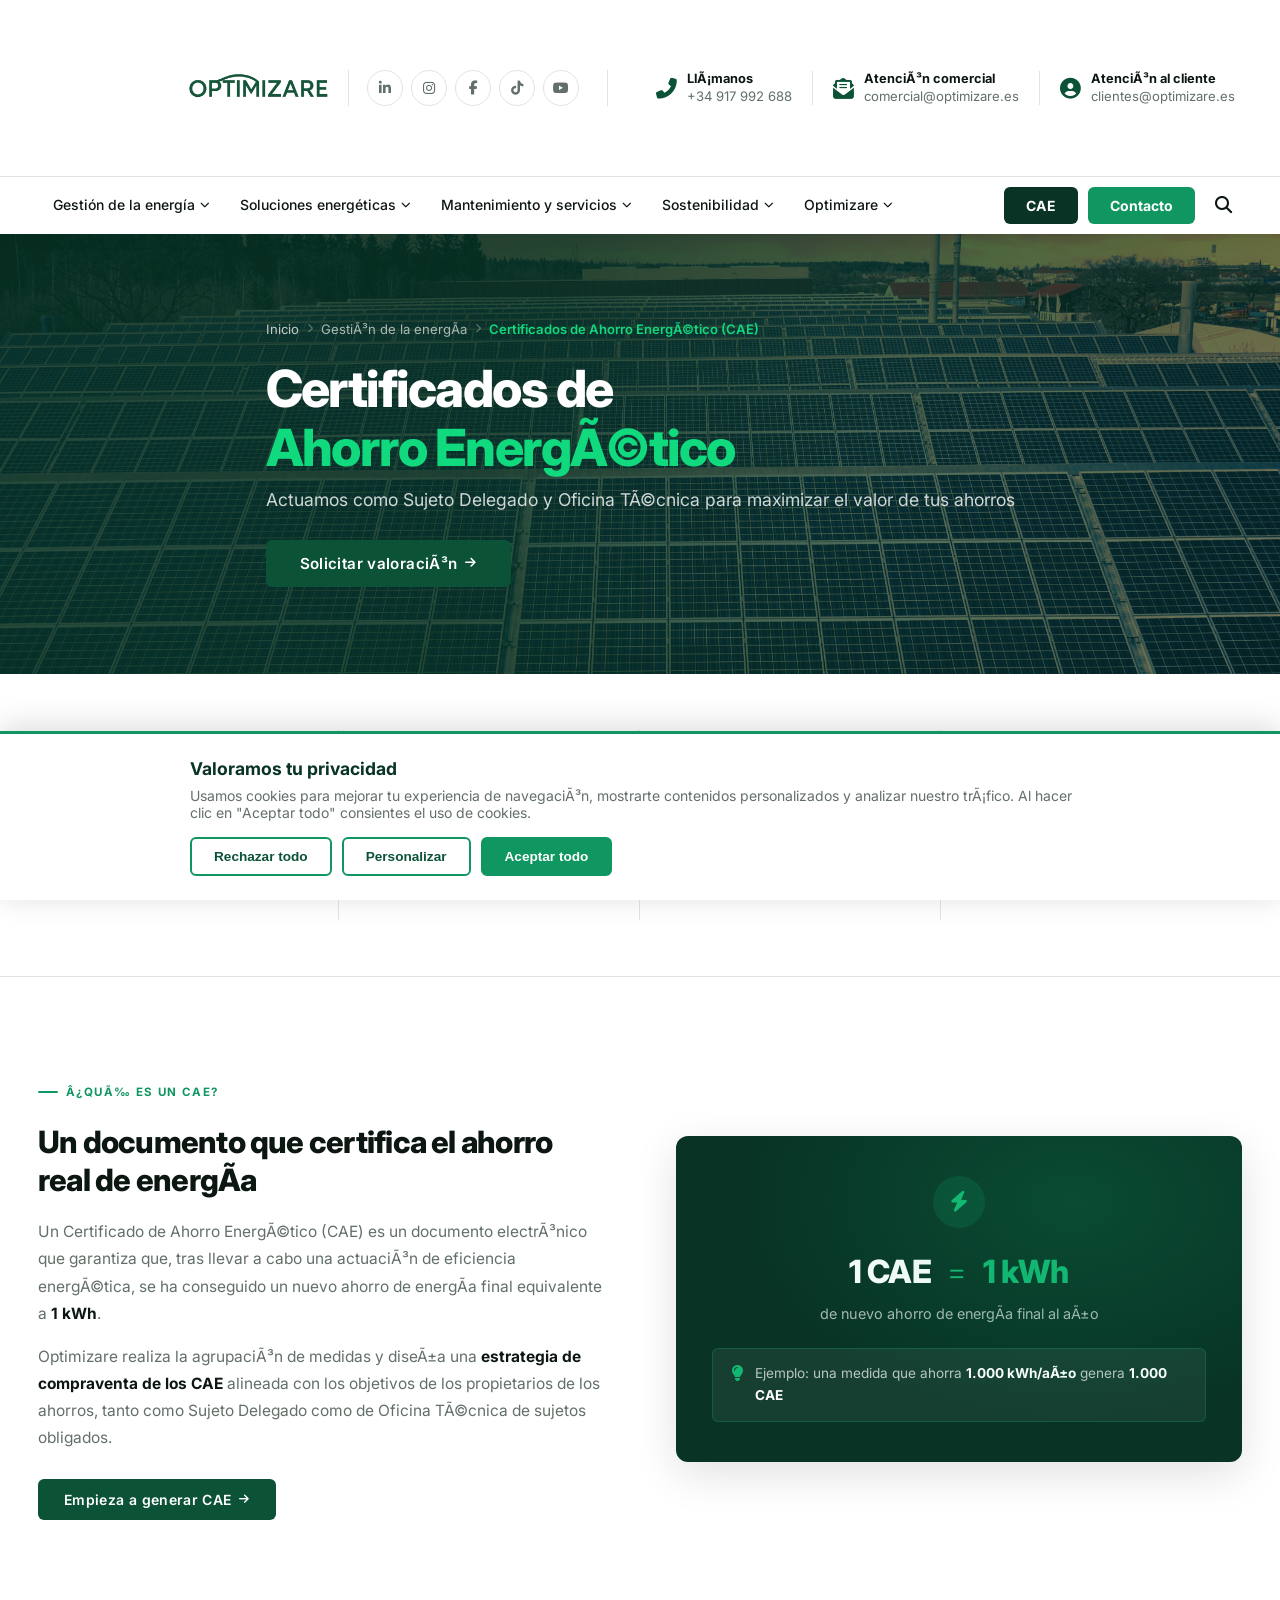
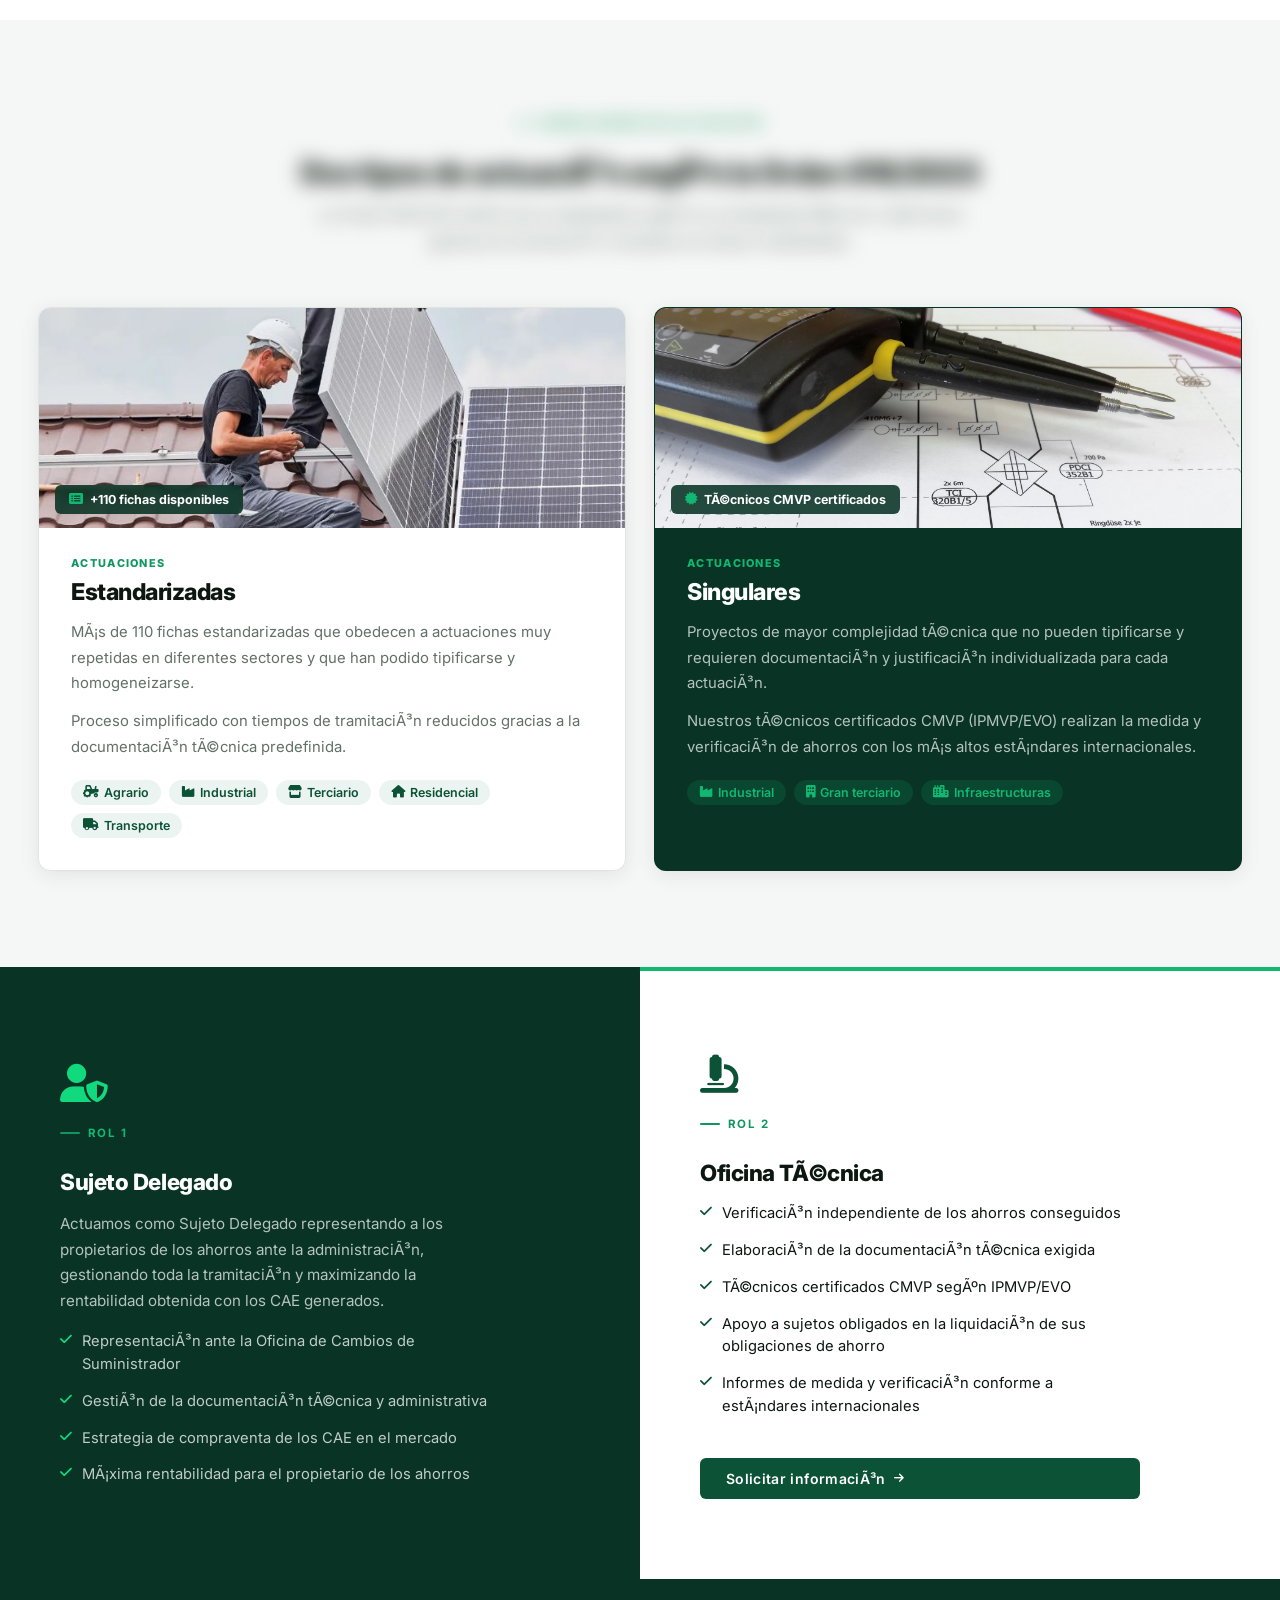
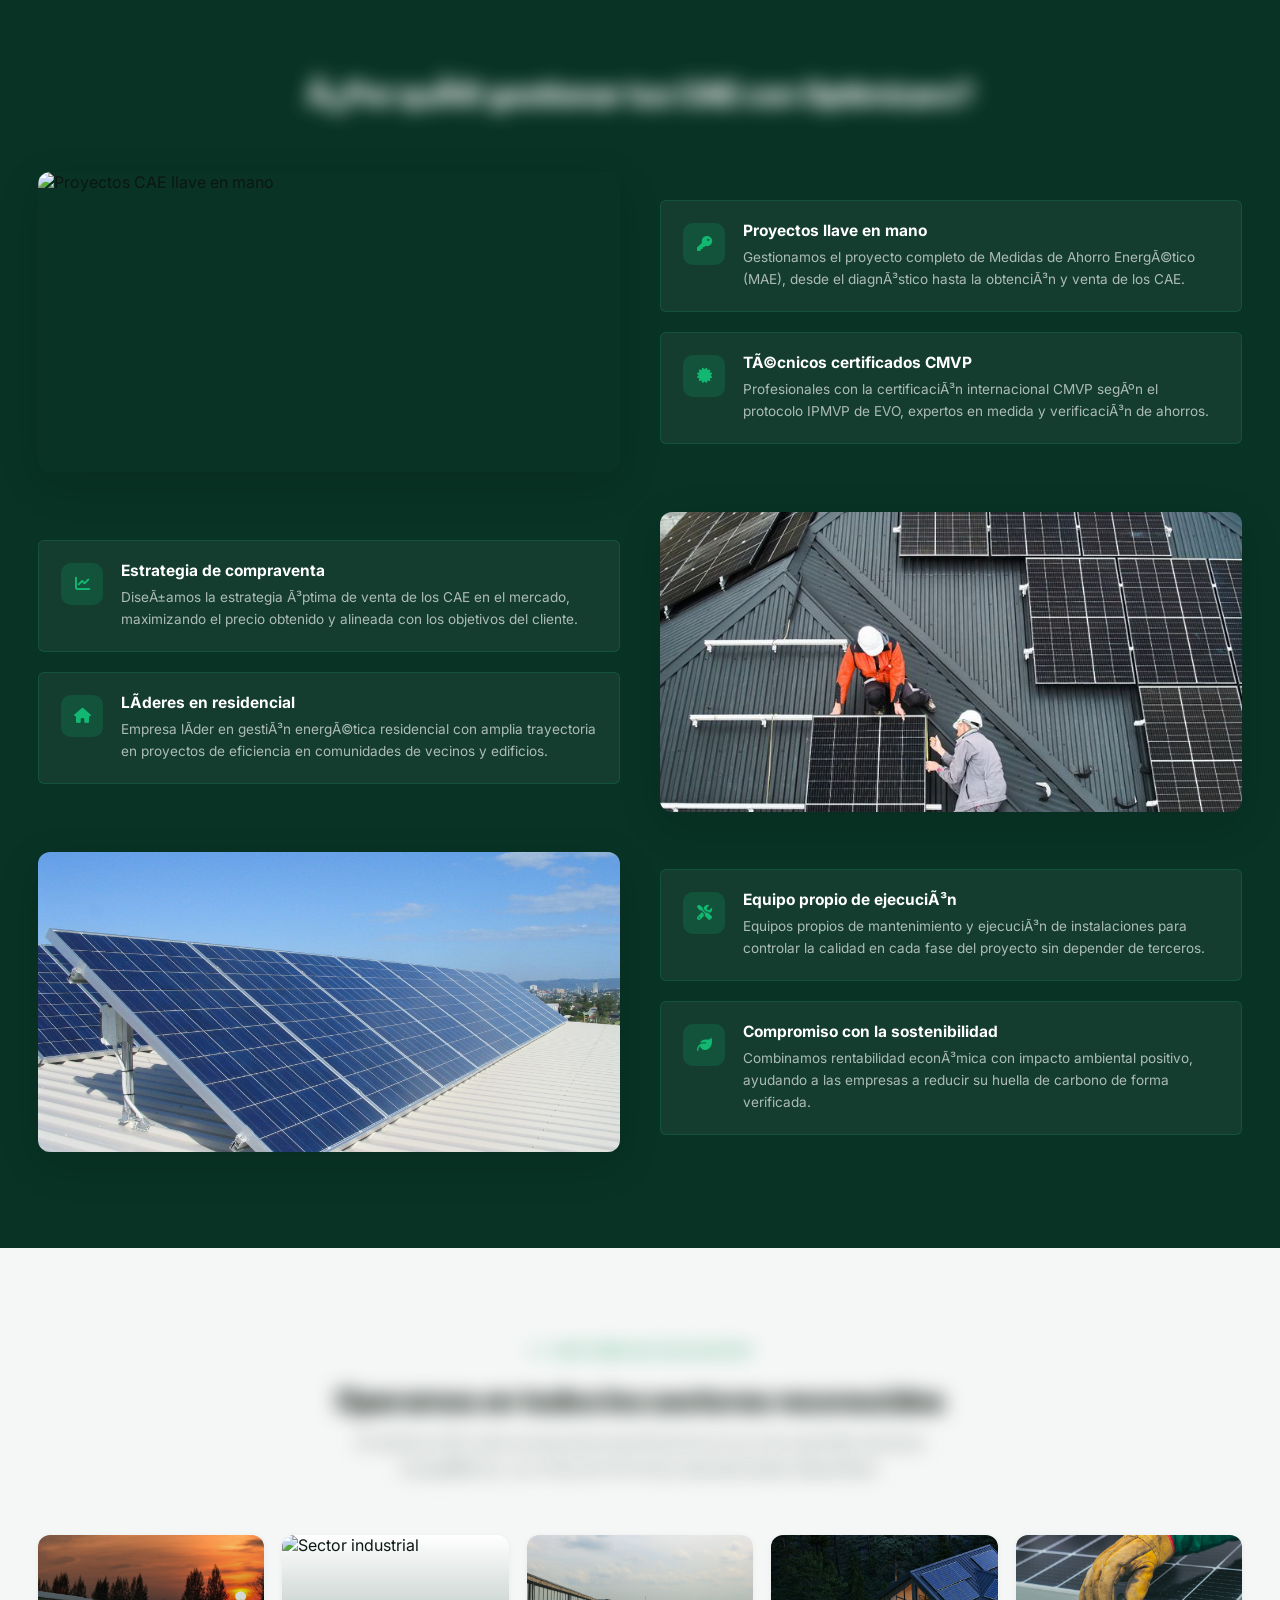
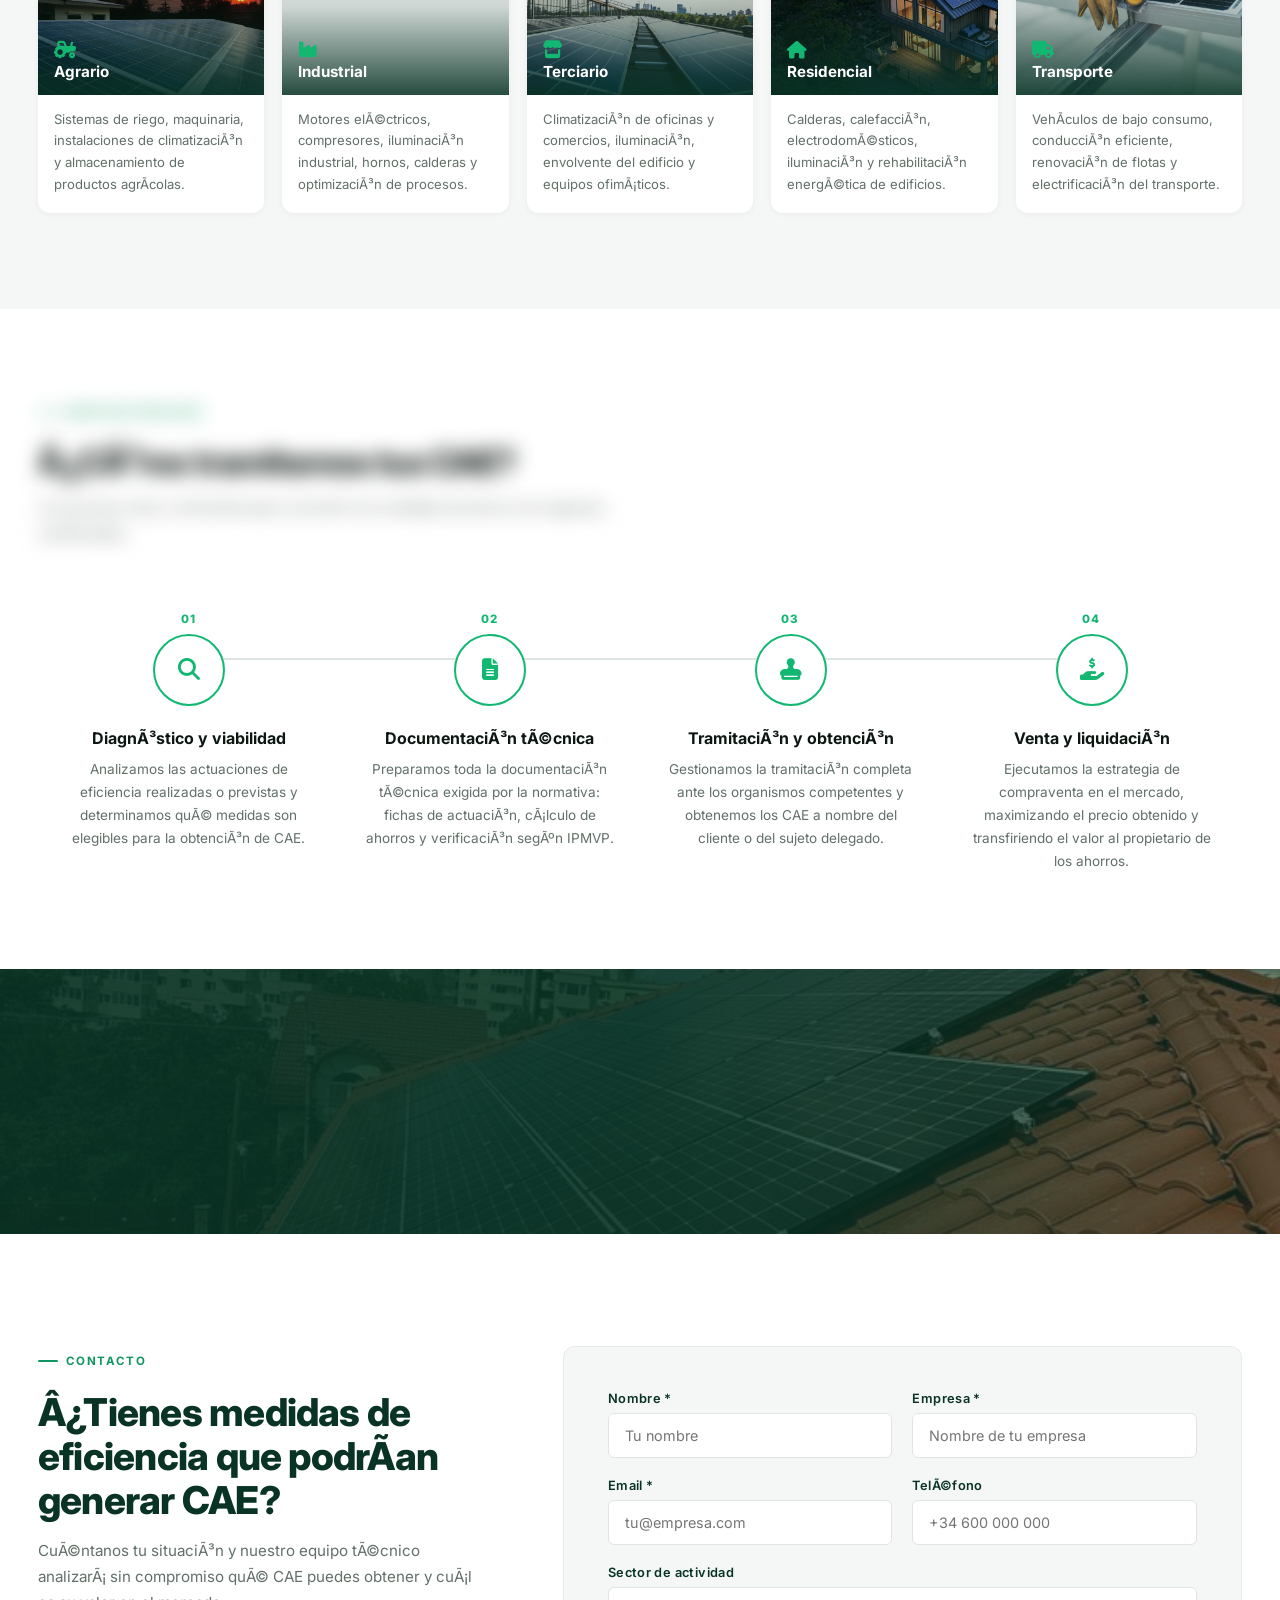
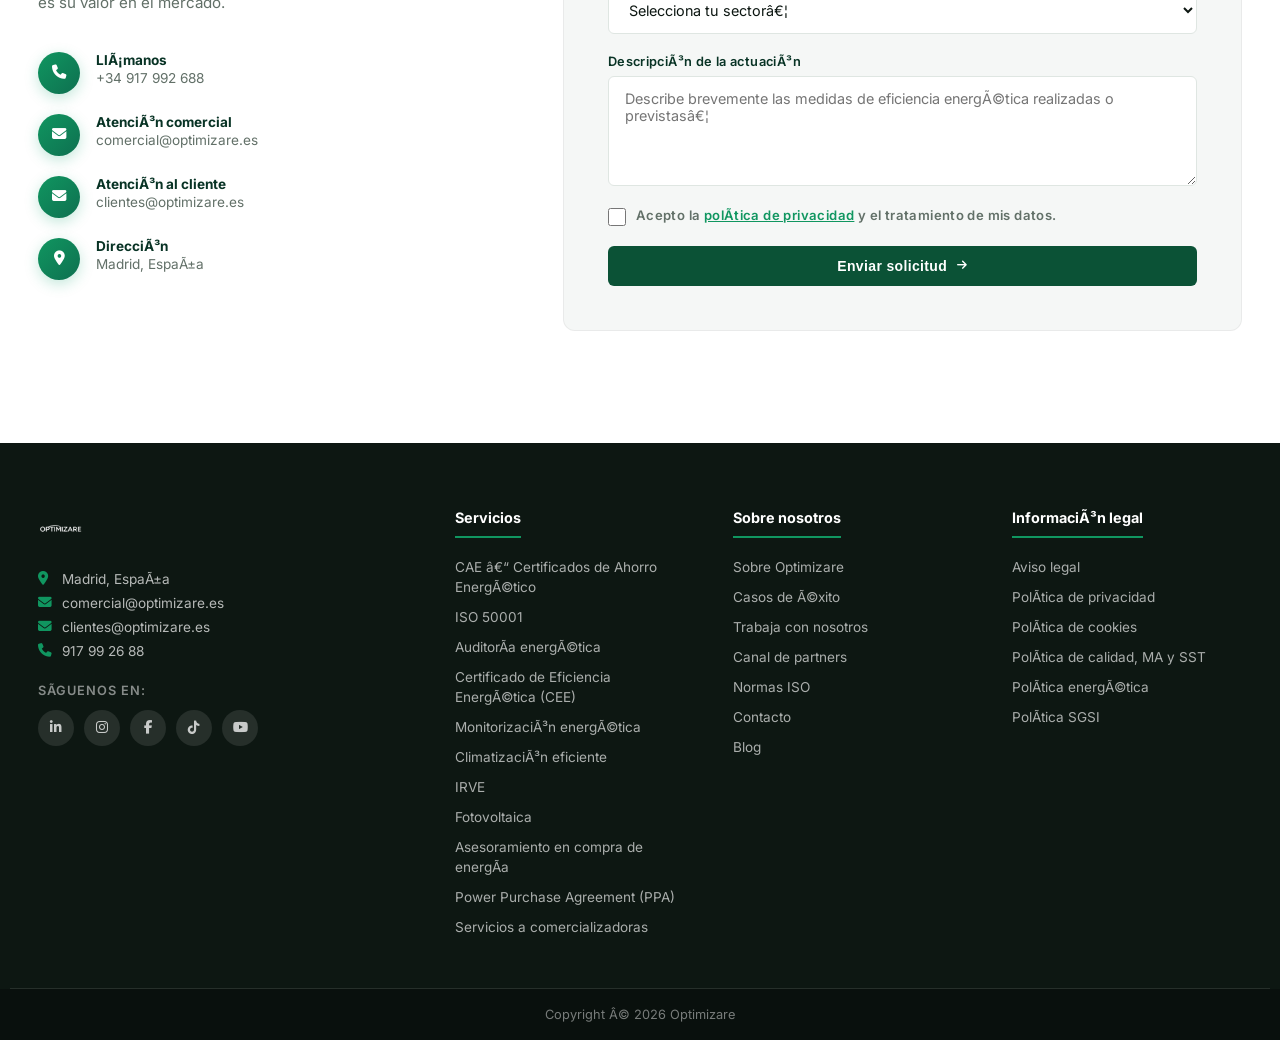
==== commit 23801978: "Actualiza paginas y menus de servicios" ====
--- a/certificado-ahorro-energetico-cae.html
+++ b/certificado-ahorro-energetico-cae.html
@@ -1,10 +1,10 @@
-<!DOCTYPE html>
+﻿<!DOCTYPE html>
 <html lang="es">
 <head>
   <meta charset="UTF-8" />
   <meta name="viewport" content="width=device-width, initial-scale=1.0" />
-  <title>Certificados de Ahorro Energético (CAE) – Optimizare</title>
-  <meta name="description" content="Optimizare actúa como Sujeto Delegado y Oficina Técnica en la tramitación de Certificados de Ahorro Energético (CAE). Maximizamos el valor de tus medidas de eficiencia energética." />
+  <title>Certificados de Ahorro EnergÃ©tico (CAE) â€“ Optimizare</title>
+  <meta name="description" content="Optimizare actÃºa como Sujeto Delegado y Oficina TÃ©cnica en la tramitaciÃ³n de Certificados de Ahorro EnergÃ©tico (CAE). Maximizamos el valor de tus medidas de eficiencia energÃ©tica." />
   <link rel="stylesheet" href="style.css" />
   <link rel="preconnect" href="https://fonts.googleapis.com" />
   <link rel="preconnect" href="https://fonts.gstatic.com" crossorigin />
@@ -13,13 +13,13 @@
 </head>
 <body>
 
-  <!-- ══════════════════════════════════════════════
+  <!-- â•â•â•â•â•â•â•â•â•â•â•â•â•â•â•â•â•â•â•â•â•â•â•â•â•â•â•â•â•â•â•â•â•â•â•â•â•â•â•â•â•â•â•â•â•â•
        COOKIE BANNER
-  ══════════════════════════════════════════════ -->
+  â•â•â•â•â•â•â•â•â•â•â•â•â•â•â•â•â•â•â•â•â•â•â•â•â•â•â•â•â•â•â•â•â•â•â•â•â•â•â•â•â•â•â•â•â•â• -->
   <div class="cookie-banner" id="cookieBanner">
     <div class="cookie-content">
       <h3>Valoramos tu privacidad</h3>
-      <p>Usamos cookies para mejorar tu experiencia de navegación, mostrarte contenidos personalizados y analizar nuestro tráfico. Al hacer clic en "Aceptar todo" consientes el uso de cookies.</p>
+      <p>Usamos cookies para mejorar tu experiencia de navegaciÃ³n, mostrarte contenidos personalizados y analizar nuestro trÃ¡fico. Al hacer clic en "Aceptar todo" consientes el uso de cookies.</p>
       <div class="cookie-actions">
         <button class="btn-cookie outline" onclick="closeCookies()">Rechazar todo</button>
         <button class="btn-cookie outline" onclick="closeCookies()">Personalizar</button>
@@ -28,9 +28,9 @@
     </div>
   </div>
 
-  <!-- ══════════════════════════════════════════════
+  <!-- â•â•â•â•â•â•â•â•â•â•â•â•â•â•â•â•â•â•â•â•â•â•â•â•â•â•â•â•â•â•â•â•â•â•â•â•â•â•â•â•â•â•â•â•â•â•
        HEADER / NAVBAR
-  ══════════════════════════════════════════════ -->
+  â•â•â•â•â•â•â•â•â•â•â•â•â•â•â•â•â•â•â•â•â•â•â•â•â•â•â•â•â•â•â•â•â•â•â•â•â•â•â•â•â•â•â•â•â•â• -->
   <header class="header" id="header">
     <div class="header-top">
       <div class="container header-top-inner">
@@ -51,15 +51,15 @@
         <div class="header-top-contacts">
           <a href="tel:+34917992688" class="hcontact-item">
             <span class="hcontact-icon"><i class="fas fa-phone-alt"></i></span>
-            <span class="hcontact-text"><strong>Llámanos</strong><span>+34 917 992 688</span></span>
+            <span class="hcontact-text"><strong>LlÃ¡manos</strong><span>+34 917 992 688</span></span>
           </a>
           <a href="mailto:comercial@optimizare.es" class="hcontact-item">
             <span class="hcontact-icon"><i class="fas fa-envelope-open-text"></i></span>
-            <span class="hcontact-text"><strong>Atención comercial</strong><span>comercial@optimizare.es</span></span>
+            <span class="hcontact-text"><strong>AtenciÃ³n comercial</strong><span>comercial@optimizare.es</span></span>
           </a>
           <a href="mailto:clientes@optimizare.es" class="hcontact-item">
             <span class="hcontact-icon"><i class="fas fa-user-circle"></i></span>
-            <span class="hcontact-text"><strong>Atención al cliente</strong><span>clientes@optimizare.es</span></span>
+            <span class="hcontact-text"><strong>AtenciÃ³n al cliente</strong><span>clientes@optimizare.es</span></span>
           </a>
         </div>
       </div>
@@ -70,38 +70,39 @@
         <nav class="nav" id="mainNav">
           <ul class="nav-list">
             <li class="nav-item has-dropdown active-menu">
-              <a href="#">Gestión de la energía <i class="fas fa-chevron-down"></i></a>
+                            <a href="#">Gestión de la energía <i class="fas fa-chevron-down"></i></a>
               <div class="dropdown">
                 <a href="compra-de-energia.html">Asesoramiento en compra de energía</a>
                 <a href="power-purchase-agreement-ppa.html">Power Purchase Agreement (PPA)</a>
                 <a href="servicios-a-comercializadoras.html">Servicios a comercializadoras</a>
-                <a href="certificado-ahorro-energetico-cae.html" class="active-link">Certificado de Ahorro Energético (CAE)</a>
-                <a href="#">Gestión energética</a>
-                <a href="#">Asesoramiento tarifario</a>
+                <a href="certificado-ahorro-energetico-cae.html">Certificado de Ahorro Energético (CAE)</a>
+                <a href="gestion-energetica-iso-50001.html">ISO 50001</a>
+                <a href="auditoria-energetica.html">Auditoría energética</a>
+                <a href="certificado-de-eficiencia-energetica-cee.html">Certificado de Eficiencia Energética (CEE)</a>
+                <a href="monitorizacion-energetica.html">Monitorización energética</a>
               </div>
             </li>
             <li class="nav-item has-dropdown">
               <a href="#">Soluciones energéticas <i class="fas fa-chevron-down"></i></a>
               <div class="dropdown">
-                <a href="#">Autoconsumo fotovoltaico</a>
-                <a href="#">IRVE – Recarga eléctrica</a>
-                <a href="#">CAE</a>
-                <a href="#">Huella de carbono</a>
+                <a href="autoconsumo-fotovoltaico.html">Autoconsumo solar fotovoltaico</a>
+                <a href="irve-recarga-electrica.html">Infraestructura de recarga de vehículos eléctricos (IRVE)</a>
+                <a href="calefaccion-climatizacion-eficientes.html">Calefacción y climatización eficiente</a>
               </div>
             </li>
             <li class="nav-item has-dropdown">
               <a href="#">Mantenimiento y servicios <i class="fas fa-chevron-down"></i></a>
               <div class="dropdown">
                 <a href="#">Mantenimiento preventivo</a>
-                <a href="#">Climatización eficiente</a>
-                <a href="#">Outsourcing energético</a>
+                <a href="calefaccion-climatizacion-eficientes.html">ClimatizaciÃ³n eficiente</a>
+                <a href="#">Outsourcing energÃ©tico</a>
               </div>
             </li>
             <li class="nav-item has-dropdown">
               <a href="#">Sostenibilidad <i class="fas fa-chevron-down"></i></a>
               <div class="dropdown">
-                <a href="#">Economía circular</a>
-                <a href="#">Descarbonización</a>
+                <a href="#">EconomÃ­a circular</a>
+                <a href="#">DescarbonizaciÃ³n</a>
                 <a href="#">Flexibilidad de la demanda</a>
               </div>
             </li>
@@ -109,7 +110,7 @@
               <a href="#">Optimizare <i class="fas fa-chevron-down"></i></a>
               <div class="dropdown">
                 <a href="#">Sobre Optimizare</a>
-                <a href="#">Casos de éxito</a>
+                <a href="#">Casos de Ã©xito</a>
                 <a href="#">Trabaja con nosotros</a>
                 <a href="#">Blog</a>
               </div>
@@ -129,15 +130,15 @@
 
     <div class="search-bar" id="searchBar">
       <div class="container">
-        <input type="text" placeholder="¿Qué estás buscando?" />
+        <input type="text" placeholder="Â¿QuÃ© estÃ¡s buscando?" />
         <button><i class="fas fa-search"></i></button>
       </div>
     </div>
   </header>
 
-  <!-- ══════════════════════════════════════════════
+  <!-- â•â•â•â•â•â•â•â•â•â•â•â•â•â•â•â•â•â•â•â•â•â•â•â•â•â•â•â•â•â•â•â•â•â•â•â•â•â•â•â•â•â•â•â•â•â•
        PAGE HERO
-  ══════════════════════════════════════════════ -->
+  â•â•â•â•â•â•â•â•â•â•â•â•â•â•â•â•â•â•â•â•â•â•â•â•â•â•â•â•â•â•â•â•â•â•â•â•â•â•â•â•â•â•â•â•â•â• -->
   <section class="ip-hero">
     <div class="ip-hero-bg">
       <img src="img/placa 4.jpg" alt="" class="ip-hero-img" />
@@ -147,19 +148,19 @@
       <nav class="ip-breadcrumb" aria-label="Breadcrumb">
         <a href="index.html">Inicio</a>
         <i class="fas fa-chevron-right"></i>
-        <span>Gestión de la energía</span>
+        <span>GestiÃ³n de la energÃ­a</span>
         <i class="fas fa-chevron-right"></i>
-        <span class="current">Certificados de Ahorro Energético (CAE)</span>
+        <span class="current">Certificados de Ahorro EnergÃ©tico (CAE)</span>
       </nav>
-      <h1 class="ip-hero-title">Certificados de<br><em>Ahorro Energético</em></h1>
-      <p class="ip-hero-sub">Actuamos como Sujeto Delegado y Oficina Técnica para maximizar el valor de tus ahorros</p>
-      <a href="#contacto-inner" class="btn-primary btn-lg">Solicitar valoración <i class="fas fa-arrow-right"></i></a>
-    </div>
-  </section>
-
-  <!-- ══════════════════════════════════════════════
+      <h1 class="ip-hero-title">Certificados de<br><em>Ahorro EnergÃ©tico</em></h1>
+      <p class="ip-hero-sub">Actuamos como Sujeto Delegado y Oficina TÃ©cnica para maximizar el valor de tus ahorros</p>
+      <a href="#contacto-inner" class="btn-primary btn-lg">Solicitar valoraciÃ³n <i class="fas fa-arrow-right"></i></a>
+    </div>
+  </section>
+
+  <!-- â•â•â•â•â•â•â•â•â•â•â•â•â•â•â•â•â•â•â•â•â•â•â•â•â•â•â•â•â•â•â•â•â•â•â•â•â•â•â•â•â•â•â•â•â•â•
        STATS STRIP
-  ══════════════════════════════════════════════ -->
+  â•â•â•â•â•â•â•â•â•â•â•â•â•â•â•â•â•â•â•â•â•â•â•â•â•â•â•â•â•â•â•â•â•â•â•â•â•â•â•â•â•â•â•â•â•â• -->
   <section class="ip-stats-strip">
     <div class="container">
       <div class="ip-stats-grid">
@@ -182,30 +183,30 @@
           <div class="ip-stat-val">
             <span class="ip-stat-num" data-target="2">0</span><span class="ip-stat-unit"> roles</span>
           </div>
-          <div class="ip-stat-label">Sujeto Delegado y Oficina Técnica</div>
+          <div class="ip-stat-label">Sujeto Delegado y Oficina TÃ©cnica</div>
         </div>
         <div class="ip-stat">
           <div class="ip-stat-icon"><i class="fas fa-award"></i></div>
           <div class="ip-stat-val">
             <span class="ip-stat-prefix"></span><span class="ip-stat-num" data-target="100">0</span><span class="ip-stat-unit">%</span>
           </div>
-          <div class="ip-stat-label">técnicos certificados CMVP (IPMVP / EVO)</div>
-        </div>
-      </div>
-    </div>
-  </section>
-
-  <!-- ══════════════════════════════════════════════
-       ¿QUÉ ES UN CAE? — layout con callout grande
-  ══════════════════════════════════════════════ -->
+          <div class="ip-stat-label">tÃ©cnicos certificados CMVP (IPMVP / EVO)</div>
+        </div>
+      </div>
+    </div>
+  </section>
+
+  <!-- â•â•â•â•â•â•â•â•â•â•â•â•â•â•â•â•â•â•â•â•â•â•â•â•â•â•â•â•â•â•â•â•â•â•â•â•â•â•â•â•â•â•â•â•â•â•
+       Â¿QUÃ‰ ES UN CAE? â€” layout con callout grande
+  â•â•â•â•â•â•â•â•â•â•â•â•â•â•â•â•â•â•â•â•â•â•â•â•â•â•â•â•â•â•â•â•â•â•â•â•â•â•â•â•â•â•â•â•â•â• -->
   <section class="cae-explainer">
     <div class="container">
       <div class="cae-explainer-layout reveal">
         <div class="cae-explainer-text">
-          <span class="section-tag">¿QUÉ ES UN CAE?</span>
-          <h2>Un documento que certifica el ahorro real de energía</h2>
-          <p>Un Certificado de Ahorro Energético (CAE) es un documento electrónico que garantiza que, tras llevar a cabo una actuación de eficiencia energética, se ha conseguido un nuevo ahorro de energía final equivalente a <strong>1 kWh</strong>.</p>
-          <p>Optimizare realiza la agrupación de medidas y diseña una <strong>estrategia de compraventa de los CAE</strong> alineada con los objetivos de los propietarios de los ahorros, tanto como Sujeto Delegado como de Oficina Técnica de sujetos obligados.</p>
+          <span class="section-tag">Â¿QUÃ‰ ES UN CAE?</span>
+          <h2>Un documento que certifica el ahorro real de energÃ­a</h2>
+          <p>Un Certificado de Ahorro EnergÃ©tico (CAE) es un documento electrÃ³nico que garantiza que, tras llevar a cabo una actuaciÃ³n de eficiencia energÃ©tica, se ha conseguido un nuevo ahorro de energÃ­a final equivalente a <strong>1 kWh</strong>.</p>
+          <p>Optimizare realiza la agrupaciÃ³n de medidas y diseÃ±a una <strong>estrategia de compraventa de los CAE</strong> alineada con los objetivos de los propietarios de los ahorros, tanto como Sujeto Delegado como de Oficina TÃ©cnica de sujetos obligados.</p>
           <a href="#contacto-inner" class="btn-primary">Empieza a generar CAE <i class="fas fa-arrow-right"></i></a>
         </div>
         <div class="cae-explainer-callout reveal-zoom delay-2">
@@ -216,26 +217,26 @@
               <span class="cae-callout-sep">=</span>
               <span class="cae-callout-kwh">1 kWh</span>
             </div>
-            <p class="cae-callout-desc">de nuevo ahorro de energía final al año</p>
+            <p class="cae-callout-desc">de nuevo ahorro de energÃ­a final al aÃ±o</p>
             <div class="cae-callout-example">
               <i class="fas fa-lightbulb"></i>
-              <span>Ejemplo: una medida que ahorra <strong>1.000 kWh/año</strong> genera <strong>1.000 CAE</strong></span>
-            </div>
-          </div>
-        </div>
-      </div>
-    </div>
-  </section>
-
-  <!-- ══════════════════════════════════════════════
-       MODALIDADES — Estandarizadas vs Singulares
-  ══════════════════════════════════════════════ -->
+              <span>Ejemplo: una medida que ahorra <strong>1.000 kWh/aÃ±o</strong> genera <strong>1.000 CAE</strong></span>
+            </div>
+          </div>
+        </div>
+      </div>
+    </div>
+  </section>
+
+  <!-- â•â•â•â•â•â•â•â•â•â•â•â•â•â•â•â•â•â•â•â•â•â•â•â•â•â•â•â•â•â•â•â•â•â•â•â•â•â•â•â•â•â•â•â•â•â•
+       MODALIDADES â€” Estandarizadas vs Singulares
+  â•â•â•â•â•â•â•â•â•â•â•â•â•â•â•â•â•â•â•â•â•â•â•â•â•â•â•â•â•â•â•â•â•â•â•â•â•â•â•â•â•â•â•â•â•â• -->
   <section class="cae-modals-section">
     <div class="container">
       <div class="cae-modals-header reveal-blur">
-        <span class="section-tag">MODALIDADES DE ACTUACIÓN</span>
-        <h2>Dos tipos de actuación según la Orden 818/2023</h2>
-        <p>La Orden 818/2023 define dos modalidades según la complejidad técnica. Optimizare gestiona la tramitación completa en ambas modalidades.</p>
+        <span class="section-tag">MODALIDADES DE ACTUACIÃ“N</span>
+        <h2>Dos tipos de actuaciÃ³n segÃºn la Orden 818/2023</h2>
+        <p>La Orden 818/2023 define dos modalidades segÃºn la complejidad tÃ©cnica. Optimizare gestiona la tramitaciÃ³n completa en ambas modalidades.</p>
       </div>
       <div class="cae-modals-grid">
         <div class="cae-modal-card reveal-left">
@@ -246,8 +247,8 @@
           <div class="cae-modal-body">
             <span class="cae-modal-tag">ACTUACIONES</span>
             <h3>Estandarizadas</h3>
-            <p>Más de 110 fichas estandarizadas que obedecen a actuaciones muy repetidas en diferentes sectores y que han podido tipificarse y homogeneizarse.</p>
-            <p>Proceso simplificado con tiempos de tramitación reducidos gracias a la documentación técnica predefinida.</p>
+            <p>MÃ¡s de 110 fichas estandarizadas que obedecen a actuaciones muy repetidas en diferentes sectores y que han podido tipificarse y homogeneizarse.</p>
+            <p>Proceso simplificado con tiempos de tramitaciÃ³n reducidos gracias a la documentaciÃ³n tÃ©cnica predefinida.</p>
             <div class="cae-modal-sectors">
               <span><i class="fas fa-tractor"></i> Agrario</span>
               <span><i class="fas fa-industry"></i> Industrial</span>
@@ -260,13 +261,13 @@
         <div class="cae-modal-card cae-modal-dark reveal-right">
           <div class="cae-modal-img">
             <img src="img/planos.jpg" alt="Actuaciones singulares CAE" />
-            <span class="cae-modal-img-badge"><i class="fas fa-certificate"></i> Técnicos CMVP certificados</span>
+            <span class="cae-modal-img-badge"><i class="fas fa-certificate"></i> TÃ©cnicos CMVP certificados</span>
           </div>
           <div class="cae-modal-body">
             <span class="cae-modal-tag">ACTUACIONES</span>
             <h3>Singulares</h3>
-            <p>Proyectos de mayor complejidad técnica que no pueden tipificarse y requieren documentación y justificación individualizada para cada actuación.</p>
-            <p>Nuestros técnicos certificados CMVP (IPMVP/EVO) realizan la medida y verificación de ahorros con los más altos estándares internacionales.</p>
+            <p>Proyectos de mayor complejidad tÃ©cnica que no pueden tipificarse y requieren documentaciÃ³n y justificaciÃ³n individualizada para cada actuaciÃ³n.</p>
+            <p>Nuestros tÃ©cnicos certificados CMVP (IPMVP/EVO) realizan la medida y verificaciÃ³n de ahorros con los mÃ¡s altos estÃ¡ndares internacionales.</p>
             <div class="cae-modal-sectors">
               <span><i class="fas fa-industry"></i> Industrial</span>
               <span><i class="fas fa-building"></i> Gran terciario</span>
@@ -278,21 +279,21 @@
     </div>
   </section>
 
-  <!-- ══════════════════════════════════════════════
-       SPLIT — Sujeto Delegado / Oficina Técnica
-  ══════════════════════════════════════════════ -->
+  <!-- â•â•â•â•â•â•â•â•â•â•â•â•â•â•â•â•â•â•â•â•â•â•â•â•â•â•â•â•â•â•â•â•â•â•â•â•â•â•â•â•â•â•â•â•â•â•
+       SPLIT â€” Sujeto Delegado / Oficina TÃ©cnica
+  â•â•â•â•â•â•â•â•â•â•â•â•â•â•â•â•â•â•â•â•â•â•â•â•â•â•â•â•â•â•â•â•â•â•â•â•â•â•â•â•â•â•â•â•â•â• -->
   <section class="ip-split-benefits">
     <div class="ip-split-panel ip-split-dark reveal-left">
       <div class="ip-split-inner">
         <div class="ip-split-bigicon"><i class="fas fa-user-shield"></i></div>
         <span class="section-tag" style="color:var(--green-bright);border-color:rgba(18,184,114,.3)">ROL 1</span>
         <h3>Sujeto Delegado</h3>
-        <p style="color:rgba(255,255,255,.7);font-size:.95rem;line-height:1.7">Actuamos como Sujeto Delegado representando a los propietarios de los ahorros ante la administración, gestionando toda la tramitación y maximizando la rentabilidad obtenida con los CAE generados.</p>
+        <p style="color:rgba(255,255,255,.7);font-size:.95rem;line-height:1.7">Actuamos como Sujeto Delegado representando a los propietarios de los ahorros ante la administraciÃ³n, gestionando toda la tramitaciÃ³n y maximizando la rentabilidad obtenida con los CAE generados.</p>
         <ul class="ip-split-list">
-          <li><i class="fas fa-check"></i> Representación ante la Oficina de Cambios de Suministrador</li>
-          <li><i class="fas fa-check"></i> Gestión de la documentación técnica y administrativa</li>
+          <li><i class="fas fa-check"></i> RepresentaciÃ³n ante la Oficina de Cambios de Suministrador</li>
+          <li><i class="fas fa-check"></i> GestiÃ³n de la documentaciÃ³n tÃ©cnica y administrativa</li>
           <li><i class="fas fa-check"></i> Estrategia de compraventa de los CAE en el mercado</li>
-          <li><i class="fas fa-check"></i> Máxima rentabilidad para el propietario de los ahorros</li>
+          <li><i class="fas fa-check"></i> MÃ¡xima rentabilidad para el propietario de los ahorros</li>
         </ul>
       </div>
     </div>
@@ -300,25 +301,25 @@
       <div class="ip-split-inner">
         <div class="ip-split-bigicon" style="color:var(--green-main)"><i class="fas fa-microscope"></i></div>
         <span class="section-tag">ROL 2</span>
-        <h3>Oficina Técnica</h3>
+        <h3>Oficina TÃ©cnica</h3>
         <ul class="ip-split-list" style="color:var(--gray-text)">
-          <li style="color:var(--dark)"><i class="fas fa-check" style="color:var(--green-main)"></i> Verificación independiente de los ahorros conseguidos</li>
-          <li style="color:var(--dark)"><i class="fas fa-check" style="color:var(--green-main)"></i> Elaboración de la documentación técnica exigida</li>
-          <li style="color:var(--dark)"><i class="fas fa-check" style="color:var(--green-main)"></i> Técnicos certificados CMVP según IPMVP/EVO</li>
-          <li style="color:var(--dark)"><i class="fas fa-check" style="color:var(--green-main)"></i> Apoyo a sujetos obligados en la liquidación de sus obligaciones de ahorro</li>
-          <li style="color:var(--dark)"><i class="fas fa-check" style="color:var(--green-main)"></i> Informes de medida y verificación conforme a estándares internacionales</li>
+          <li style="color:var(--dark)"><i class="fas fa-check" style="color:var(--green-main)"></i> VerificaciÃ³n independiente de los ahorros conseguidos</li>
+          <li style="color:var(--dark)"><i class="fas fa-check" style="color:var(--green-main)"></i> ElaboraciÃ³n de la documentaciÃ³n tÃ©cnica exigida</li>
+          <li style="color:var(--dark)"><i class="fas fa-check" style="color:var(--green-main)"></i> TÃ©cnicos certificados CMVP segÃºn IPMVP/EVO</li>
+          <li style="color:var(--dark)"><i class="fas fa-check" style="color:var(--green-main)"></i> Apoyo a sujetos obligados en la liquidaciÃ³n de sus obligaciones de ahorro</li>
+          <li style="color:var(--dark)"><i class="fas fa-check" style="color:var(--green-main)"></i> Informes de medida y verificaciÃ³n conforme a estÃ¡ndares internacionales</li>
         </ul>
-        <a href="#contacto-inner" class="btn-primary" style="margin-top:24px">Solicitar información <i class="fas fa-arrow-right"></i></a>
-      </div>
-    </div>
-  </section>
-
-  <!-- ══════════════════════════════════════════════
-       POR QUÉ OPTIMIZARE — filas imagen + texto
-  ══════════════════════════════════════════════ -->
+        <a href="#contacto-inner" class="btn-primary" style="margin-top:24px">Solicitar informaciÃ³n <i class="fas fa-arrow-right"></i></a>
+      </div>
+    </div>
+  </section>
+
+  <!-- â•â•â•â•â•â•â•â•â•â•â•â•â•â•â•â•â•â•â•â•â•â•â•â•â•â•â•â•â•â•â•â•â•â•â•â•â•â•â•â•â•â•â•â•â•â•
+       POR QUÃ‰ OPTIMIZARE â€” filas imagen + texto
+  â•â•â•â•â•â•â•â•â•â•â•â•â•â•â•â•â•â•â•â•â•â•â•â•â•â•â•â•â•â•â•â•â•â•â•â•â•â•â•â•â•â•â•â•â•â• -->
   <section class="cae-img-benefits">
     <div class="container">
-      <h2 class="cae-img-benefits-title reveal-blur">¿Por qué gestionar tus CAE con Optimizare?</h2>
+      <h2 class="cae-img-benefits-title reveal-blur">Â¿Por quÃ© gestionar tus CAE con Optimizare?</h2>
 
       <!-- Fila 1 -->
       <div class="cae-ibr reveal">
@@ -330,14 +331,14 @@
             <div class="cae-ibr-icon"><i class="fas fa-key"></i></div>
             <div>
               <h3>Proyectos llave en mano</h3>
-              <p>Gestionamos el proyecto completo de Medidas de Ahorro Energético (MAE), desde el diagnóstico hasta la obtención y venta de los CAE.</p>
+              <p>Gestionamos el proyecto completo de Medidas de Ahorro EnergÃ©tico (MAE), desde el diagnÃ³stico hasta la obtenciÃ³n y venta de los CAE.</p>
             </div>
           </div>
           <div class="cae-ibr-item">
             <div class="cae-ibr-icon"><i class="fas fa-certificate"></i></div>
             <div>
-              <h3>Técnicos certificados CMVP</h3>
-              <p>Profesionales con la certificación internacional CMVP según el protocolo IPMVP de EVO, expertos en medida y verificación de ahorros.</p>
+              <h3>TÃ©cnicos certificados CMVP</h3>
+              <p>Profesionales con la certificaciÃ³n internacional CMVP segÃºn el protocolo IPMVP de EVO, expertos en medida y verificaciÃ³n de ahorros.</p>
             </div>
           </div>
         </div>
@@ -353,14 +354,14 @@
             <div class="cae-ibr-icon"><i class="fas fa-chart-line"></i></div>
             <div>
               <h3>Estrategia de compraventa</h3>
-              <p>Diseñamos la estrategia óptima de venta de los CAE en el mercado, maximizando el precio obtenido y alineada con los objetivos del cliente.</p>
+              <p>DiseÃ±amos la estrategia Ã³ptima de venta de los CAE en el mercado, maximizando el precio obtenido y alineada con los objetivos del cliente.</p>
             </div>
           </div>
           <div class="cae-ibr-item">
             <div class="cae-ibr-icon"><i class="fas fa-home"></i></div>
             <div>
-              <h3>Líderes en residencial</h3>
-              <p>Empresa líder en gestión energética residencial con amplia trayectoria en proyectos de eficiencia en comunidades de vecinos y edificios.</p>
+              <h3>LÃ­deres en residencial</h3>
+              <p>Empresa lÃ­der en gestiÃ³n energÃ©tica residencial con amplia trayectoria en proyectos de eficiencia en comunidades de vecinos y edificios.</p>
             </div>
           </div>
         </div>
@@ -375,32 +376,32 @@
           <div class="cae-ibr-item">
             <div class="cae-ibr-icon"><i class="fas fa-tools"></i></div>
             <div>
-              <h3>Equipo propio de ejecución</h3>
-              <p>Equipos propios de mantenimiento y ejecución de instalaciones para controlar la calidad en cada fase del proyecto sin depender de terceros.</p>
+              <h3>Equipo propio de ejecuciÃ³n</h3>
+              <p>Equipos propios de mantenimiento y ejecuciÃ³n de instalaciones para controlar la calidad en cada fase del proyecto sin depender de terceros.</p>
             </div>
           </div>
           <div class="cae-ibr-item">
             <div class="cae-ibr-icon"><i class="fas fa-leaf"></i></div>
             <div>
               <h3>Compromiso con la sostenibilidad</h3>
-              <p>Combinamos rentabilidad económica con impacto ambiental positivo, ayudando a las empresas a reducir su huella de carbono de forma verificada.</p>
-            </div>
-          </div>
-        </div>
-      </div>
-
-    </div>
-  </section>
-
-  <!-- ══════════════════════════════════════════════
-       SECTORES — icon grid sobre gris
-  ══════════════════════════════════════════════ -->
+              <p>Combinamos rentabilidad econÃ³mica con impacto ambiental positivo, ayudando a las empresas a reducir su huella de carbono de forma verificada.</p>
+            </div>
+          </div>
+        </div>
+      </div>
+
+    </div>
+  </section>
+
+  <!-- â•â•â•â•â•â•â•â•â•â•â•â•â•â•â•â•â•â•â•â•â•â•â•â•â•â•â•â•â•â•â•â•â•â•â•â•â•â•â•â•â•â•â•â•â•â•
+       SECTORES â€” icon grid sobre gris
+  â•â•â•â•â•â•â•â•â•â•â•â•â•â•â•â•â•â•â•â•â•â•â•â•â•â•â•â•â•â•â•â•â•â•â•â•â•â•â•â•â•â•â•â•â•â• -->
   <section class="cae-sectors-section">
     <div class="container">
       <div class="cae-sectors-header reveal-blur">
-        <span class="section-tag">SECTORES DE APLICACIÓN</span>
+        <span class="section-tag">SECTORES DE APLICACIÃ“N</span>
         <h2>Operamos en todos los sectores reconocidos</h2>
-        <p>El sistema CAE cubre actuaciones de eficiencia en los cinco grandes sectores energéticos, con más de 110 fichas estandarizadas disponibles.</p>
+        <p>El sistema CAE cubre actuaciones de eficiencia en los cinco grandes sectores energÃ©ticos, con mÃ¡s de 110 fichas estandarizadas disponibles.</p>
       </div>
       <div class="cae-sectors-grid">
         <div class="cae-sector-item reveal-zoom delay-1">
@@ -412,7 +413,7 @@
             </div>
           </div>
           <div class="cae-sector-body">
-            <p>Sistemas de riego, maquinaria, instalaciones de climatización y almacenamiento de productos agrícolas.</p>
+            <p>Sistemas de riego, maquinaria, instalaciones de climatizaciÃ³n y almacenamiento de productos agrÃ­colas.</p>
           </div>
         </div>
         <div class="cae-sector-item reveal-zoom delay-2">
@@ -424,7 +425,7 @@
             </div>
           </div>
           <div class="cae-sector-body">
-            <p>Motores eléctricos, compresores, iluminación industrial, hornos, calderas y optimización de procesos.</p>
+            <p>Motores elÃ©ctricos, compresores, iluminaciÃ³n industrial, hornos, calderas y optimizaciÃ³n de procesos.</p>
           </div>
         </div>
         <div class="cae-sector-item reveal-zoom delay-3">
@@ -436,7 +437,7 @@
             </div>
           </div>
           <div class="cae-sector-body">
-            <p>Climatización de oficinas y comercios, iluminación, envolvente del edificio y equipos ofimáticos.</p>
+            <p>ClimatizaciÃ³n de oficinas y comercios, iluminaciÃ³n, envolvente del edificio y equipos ofimÃ¡ticos.</p>
           </div>
         </div>
         <div class="cae-sector-item reveal-zoom delay-4">
@@ -448,7 +449,7 @@
             </div>
           </div>
           <div class="cae-sector-body">
-            <p>Calderas, calefacción, electrodomésticos, iluminación y rehabilitación energética de edificios.</p>
+            <p>Calderas, calefacciÃ³n, electrodomÃ©sticos, iluminaciÃ³n y rehabilitaciÃ³n energÃ©tica de edificios.</p>
           </div>
         </div>
         <div class="cae-sector-item reveal-zoom delay-5">
@@ -460,21 +461,21 @@
             </div>
           </div>
           <div class="cae-sector-body">
-            <p>Vehículos de bajo consumo, conducción eficiente, renovación de flotas y electrificación del transporte.</p>
-          </div>
-        </div>
-      </div>
-    </div>
-  </section>
-
-  <!-- ══════════════════════════════════════════════
-       TIMELINE — Proceso de tramitación
-  ══════════════════════════════════════════════ -->
+            <p>VehÃ­culos de bajo consumo, conducciÃ³n eficiente, renovaciÃ³n de flotas y electrificaciÃ³n del transporte.</p>
+          </div>
+        </div>
+      </div>
+    </div>
+  </section>
+
+  <!-- â•â•â•â•â•â•â•â•â•â•â•â•â•â•â•â•â•â•â•â•â•â•â•â•â•â•â•â•â•â•â•â•â•â•â•â•â•â•â•â•â•â•â•â•â•â•
+       TIMELINE â€” Proceso de tramitaciÃ³n
+  â•â•â•â•â•â•â•â•â•â•â•â•â•â•â•â•â•â•â•â•â•â•â•â•â•â•â•â•â•â•â•â•â•â•â•â•â•â•â•â•â•â•â•â•â•â• -->
   <section class="ip-timeline-section">
     <div class="container">
       <div class="ip-timeline-header reveal-blur">
         <span class="section-tag">NUESTRO PROCESO</span>
-        <h2>¿Cómo tramitamos tus CAE?</h2>
+        <h2>Â¿CÃ³mo tramitamos tus CAE?</h2>
         <p>Un proceso claro y eficiente para convertir tus medidas de ahorro en ingresos certificados.</p>
       </div>
       <div class="ip-timeline">
@@ -482,31 +483,31 @@
           <div class="ip-tl-num">01</div>
           <div class="ip-tl-icon"><i class="fas fa-search"></i></div>
           <div class="ip-tl-body">
-            <h3>Diagnóstico y viabilidad</h3>
-            <p>Analizamos las actuaciones de eficiencia realizadas o previstas y determinamos qué medidas son elegibles para la obtención de CAE.</p>
+            <h3>DiagnÃ³stico y viabilidad</h3>
+            <p>Analizamos las actuaciones de eficiencia realizadas o previstas y determinamos quÃ© medidas son elegibles para la obtenciÃ³n de CAE.</p>
           </div>
         </div>
         <div class="ip-tl-item reveal-zoom delay-2">
           <div class="ip-tl-num">02</div>
           <div class="ip-tl-icon"><i class="fas fa-file-alt"></i></div>
           <div class="ip-tl-body">
-            <h3>Documentación técnica</h3>
-            <p>Preparamos toda la documentación técnica exigida por la normativa: fichas de actuación, cálculo de ahorros y verificación según IPMVP.</p>
+            <h3>DocumentaciÃ³n tÃ©cnica</h3>
+            <p>Preparamos toda la documentaciÃ³n tÃ©cnica exigida por la normativa: fichas de actuaciÃ³n, cÃ¡lculo de ahorros y verificaciÃ³n segÃºn IPMVP.</p>
           </div>
         </div>
         <div class="ip-tl-item reveal-zoom delay-3">
           <div class="ip-tl-num">03</div>
           <div class="ip-tl-icon"><i class="fas fa-stamp"></i></div>
           <div class="ip-tl-body">
-            <h3>Tramitación y obtención</h3>
-            <p>Gestionamos la tramitación completa ante los organismos competentes y obtenemos los CAE a nombre del cliente o del sujeto delegado.</p>
+            <h3>TramitaciÃ³n y obtenciÃ³n</h3>
+            <p>Gestionamos la tramitaciÃ³n completa ante los organismos competentes y obtenemos los CAE a nombre del cliente o del sujeto delegado.</p>
           </div>
         </div>
         <div class="ip-tl-item reveal-zoom delay-4">
           <div class="ip-tl-num">04</div>
           <div class="ip-tl-icon"><i class="fas fa-hand-holding-usd"></i></div>
           <div class="ip-tl-body">
-            <h3>Venta y liquidación</h3>
+            <h3>Venta y liquidaciÃ³n</h3>
             <p>Ejecutamos la estrategia de compraventa en el mercado, maximizando el precio obtenido y transfiriendo el valor al propietario de los ahorros.</p>
           </div>
         </div>
@@ -514,35 +515,35 @@
     </div>
   </section>
 
-  <!-- ══════════════════════════════════════════════
+  <!-- â•â•â•â•â•â•â•â•â•â•â•â•â•â•â•â•â•â•â•â•â•â•â•â•â•â•â•â•â•â•â•â•â•â•â•â•â•â•â•â•â•â•â•â•â•â•
        CTA BANNER
-  ══════════════════════════════════════════════ -->
+  â•â•â•â•â•â•â•â•â•â•â•â•â•â•â•â•â•â•â•â•â•â•â•â•â•â•â•â•â•â•â•â•â•â•â•â•â•â•â•â•â•â•â•â•â•â• -->
   <section class="ip-cta-banner">
     <img src="img/placa 3.jpg" alt="" class="ip-cta-bg" />
     <div class="ip-cta-overlay"></div>
     <div class="container ip-cta-inner">
       <div class="ip-cta-text reveal-left">
-        <span class="ip-cta-eyebrow">ÚNETE</span>
-        <h2>Y consigue oportunidades reales de ahorro priorizando las nuevas tecnologías</h2>
+        <span class="ip-cta-eyebrow">ÃšNETE</span>
+        <h2>Y consigue oportunidades reales de ahorro priorizando las nuevas tecnologÃ­as</h2>
       </div>
       <a href="#contacto-inner" class="btn-primary btn-lg reveal-right delay-2">Contacta con nosotros <i class="fas fa-arrow-right"></i></a>
     </div>
   </section>
 
-  <!-- ══════════════════════════════════════════════
+  <!-- â•â•â•â•â•â•â•â•â•â•â•â•â•â•â•â•â•â•â•â•â•â•â•â•â•â•â•â•â•â•â•â•â•â•â•â•â•â•â•â•â•â•â•â•â•â•
        FORMULARIO DE CONTACTO
-  ══════════════════════════════════════════════ -->
+  â•â•â•â•â•â•â•â•â•â•â•â•â•â•â•â•â•â•â•â•â•â•â•â•â•â•â•â•â•â•â•â•â•â•â•â•â•â•â•â•â•â•â•â•â•â• -->
   <section class="contact-section" id="contacto-inner">
     <div class="container contact-inner">
       <div class="contact-text reveal-left">
         <span class="section-tag">CONTACTO</span>
-        <h2>¿Tienes medidas de eficiencia que podrían generar CAE?</h2>
-        <p>Cuéntanos tu situación y nuestro equipo técnico analizará sin compromiso qué CAE puedes obtener y cuál es su valor en el mercado.</p>
+        <h2>Â¿Tienes medidas de eficiencia que podrÃ­an generar CAE?</h2>
+        <p>CuÃ©ntanos tu situaciÃ³n y nuestro equipo tÃ©cnico analizarÃ¡ sin compromiso quÃ© CAE puedes obtener y cuÃ¡l es su valor en el mercado.</p>
         <ul class="contact-info-list">
-          <li><i class="fas fa-phone"></i><div><strong>Llámanos</strong><span>+34 917 992 688</span></div></li>
-          <li><i class="fas fa-envelope"></i><div><strong>Atención comercial</strong><span>comercial@optimizare.es</span></div></li>
-          <li><i class="fas fa-envelope"></i><div><strong>Atención al cliente</strong><span>clientes@optimizare.es</span></div></li>
-          <li><i class="fas fa-map-marker-alt"></i><div><strong>Dirección</strong><span>Madrid, España</span></div></li>
+          <li><i class="fas fa-phone"></i><div><strong>LlÃ¡manos</strong><span>+34 917 992 688</span></div></li>
+          <li><i class="fas fa-envelope"></i><div><strong>AtenciÃ³n comercial</strong><span>comercial@optimizare.es</span></div></li>
+          <li><i class="fas fa-envelope"></i><div><strong>AtenciÃ³n al cliente</strong><span>clientes@optimizare.es</span></div></li>
+          <li><i class="fas fa-map-marker-alt"></i><div><strong>DirecciÃ³n</strong><span>Madrid, EspaÃ±a</span></div></li>
         </ul>
       </div>
       <form class="contact-form reveal-right" id="contactFormCAE">
@@ -562,14 +563,14 @@
             <input type="email" id="email" name="email" placeholder="tu@empresa.com" required />
           </div>
           <div class="form-group">
-            <label for="telefono">Teléfono</label>
+            <label for="telefono">TelÃ©fono</label>
             <input type="tel" id="telefono" name="telefono" placeholder="+34 600 000 000" />
           </div>
         </div>
         <div class="form-group">
           <label for="sector">Sector de actividad</label>
           <select id="sector" name="sector">
-            <option value="">Selecciona tu sector…</option>
+            <option value="">Selecciona tu sectorâ€¦</option>
             <option>Agrario</option>
             <option>Industrial</option>
             <option>Terciario / Servicios</option>
@@ -579,22 +580,22 @@
           </select>
         </div>
         <div class="form-group">
-          <label for="mensaje">Descripción de la actuación</label>
-          <textarea id="mensaje" name="mensaje" rows="4" placeholder="Describe brevemente las medidas de eficiencia energética realizadas o previstas…"></textarea>
+          <label for="mensaje">DescripciÃ³n de la actuaciÃ³n</label>
+          <textarea id="mensaje" name="mensaje" rows="4" placeholder="Describe brevemente las medidas de eficiencia energÃ©tica realizadas o previstasâ€¦"></textarea>
         </div>
         <div class="form-group form-check">
           <input type="checkbox" id="privacidad" name="privacidad" required />
-          <label for="privacidad">Acepto la <a href="#">política de privacidad</a> y el tratamiento de mis datos.</label>
+          <label for="privacidad">Acepto la <a href="#">polÃ­tica de privacidad</a> y el tratamiento de mis datos.</label>
         </div>
         <button type="submit" class="btn-primary btn-block">Enviar solicitud <i class="fas fa-arrow-right"></i></button>
-        <div class="form-success" id="formSuccessCAE">¡Mensaje enviado! Nuestro equipo técnico analizará tu caso en menos de 24h.</div>
+        <div class="form-success" id="formSuccessCAE">Â¡Mensaje enviado! Nuestro equipo tÃ©cnico analizarÃ¡ tu caso en menos de 24h.</div>
       </form>
     </div>
   </section>
 
-  <!-- ══════════════════════════════════════════════
+  <!-- â•â•â•â•â•â•â•â•â•â•â•â•â•â•â•â•â•â•â•â•â•â•â•â•â•â•â•â•â•â•â•â•â•â•â•â•â•â•â•â•â•â•â•â•â•â•
        FOOTER
-  ══════════════════════════════════════════════ -->
+  â•â•â•â•â•â•â•â•â•â•â•â•â•â•â•â•â•â•â•â•â•â•â•â•â•â•â•â•â•â•â•â•â•â•â•â•â•â•â•â•â•â•â•â•â•â• -->
   <footer class="footer">
     <div class="container footer-inner">
       <div class="footer-brand">
@@ -602,13 +603,13 @@
              onerror="this.style.display='none'; this.nextElementSibling.style.display='block'" />
         <span class="footer-logo-text" style="display:none">Optimizare</span>
         <div class="footer-contact">
-          <p><i class="fas fa-map-marker-alt"></i> Madrid, España</p>
+          <p><i class="fas fa-map-marker-alt"></i> Madrid, EspaÃ±a</p>
           <p><i class="fas fa-envelope"></i> comercial@optimizare.es</p>
           <p><i class="fas fa-envelope"></i> clientes@optimizare.es</p>
           <p><i class="fas fa-phone"></i> 917 99 26 88</p>
         </div>
         <div class="footer-social">
-          <p class="social-title">Síguenos en:</p>
+          <p class="social-title">SÃ­guenos en:</p>
           <div class="social-links">
             <a href="#" aria-label="LinkedIn"><i class="fab fa-linkedin-in"></i></a>
             <a href="#" aria-label="Instagram"><i class="fab fa-instagram"></i></a>
@@ -621,12 +622,15 @@
       <div class="footer-col">
         <h4>Servicios</h4>
         <ul>
-          <li><a href="certificado-ahorro-energetico-cae.html">CAE – Certificados de Ahorro Energético</a></li>
-          <li><a href="#">Gestión energética</a></li>
-          <li><a href="#">Climatización eficiente</a></li>
-          <li><a href="#">IRVE</a></li>
-          <li><a href="#">Fotovoltaica</a></li>
-          <li><a href="compra-de-energia.html">Asesoramiento en compra de energía</a></li>
+          <li><a href="certificado-ahorro-energetico-cae.html">CAE â€“ Certificados de Ahorro EnergÃ©tico</a></li>
+          <li><a href="gestion-energetica-iso-50001.html">ISO 50001</a></li>
+          <li><a href="auditoria-energetica.html">AuditorÃ­a energÃ©tica</a></li>
+          <li><a href="certificado-de-eficiencia-energetica-cee.html">Certificado de Eficiencia EnergÃ©tica (CEE)</a></li>
+          <li><a href="monitorizacion-energetica.html">MonitorizaciÃ³n energÃ©tica</a></li>
+          <li><a href="calefaccion-climatizacion-eficientes.html">ClimatizaciÃ³n eficiente</a></li>
+          <li><a href="irve-recarga-electrica.html">IRVE</a></li>
+          <li><a href="autoconsumo-fotovoltaico.html">Fotovoltaica</a></li>
+          <li><a href="compra-de-energia.html">Asesoramiento en compra de energÃ­a</a></li>
           <li><a href="power-purchase-agreement-ppa.html">Power Purchase Agreement (PPA)</a></li>
           <li><a href="servicios-a-comercializadoras.html">Servicios a comercializadoras</a></li>
         </ul>
@@ -635,7 +639,7 @@
         <h4>Sobre nosotros</h4>
         <ul>
           <li><a href="#">Sobre Optimizare</a></li>
-          <li><a href="#">Casos de éxito</a></li>
+          <li><a href="#">Casos de Ã©xito</a></li>
           <li><a href="#">Trabaja con nosotros</a></li>
           <li><a href="#">Canal de partners</a></li>
           <li><a href="#">Normas ISO</a></li>
@@ -644,20 +648,20 @@
         </ul>
       </div>
       <div class="footer-col">
-        <h4>Información legal</h4>
+        <h4>InformaciÃ³n legal</h4>
         <ul>
           <li><a href="#">Aviso legal</a></li>
-          <li><a href="#">Política de privacidad</a></li>
-          <li><a href="#">Política de cookies</a></li>
-          <li><a href="#">Política de calidad, MA y SST</a></li>
-          <li><a href="#">Política energética</a></li>
-          <li><a href="#">Política SGSI</a></li>
+          <li><a href="#">PolÃ­tica de privacidad</a></li>
+          <li><a href="#">PolÃ­tica de cookies</a></li>
+          <li><a href="#">PolÃ­tica de calidad, MA y SST</a></li>
+          <li><a href="#">PolÃ­tica energÃ©tica</a></li>
+          <li><a href="#">PolÃ­tica SGSI</a></li>
         </ul>
       </div>
     </div>
     <div class="footer-bottom">
       <div class="container">
-        <p>Copyright © 2026 Optimizare</p>
+        <p>Copyright Â© 2026 Optimizare</p>
       </div>
     </div>
   </footer>
@@ -668,7 +672,7 @@
 
   <script src="script.js"></script>
   <script>
-    // ── Contadores stats strip ──
+    // â”€â”€ Contadores stats strip â”€â”€
     const ipStatNums = document.querySelectorAll('.ip-stat-num');
     let ipCountersStarted = false;
     const ipStatsObs = new IntersectionObserver(entries => {
@@ -689,7 +693,7 @@
     const ipStrip = document.querySelector('.ip-stats-strip');
     if (ipStrip) ipStatsObs.observe(ipStrip);
 
-    // ── Formulario ──
+    // â”€â”€ Formulario â”€â”€
     const form = document.getElementById('contactFormCAE');
     if (form) {
       form.addEventListener('submit', e => {
@@ -702,3 +706,9 @@
 
 </body>
 </html>
+
+
+
+
+
+
--- a/style.css
+++ b/style.css
@@ -3136,6 +3136,131 @@
   .cae-ibr-photo { height: 220px; }
 }
 
+  /* ── Climatizacion: etapas visuales ── */
+  .clima-stages-section {
+    padding: 96px 0;
+    background: linear-gradient(180deg, rgba(14, 112, 80, 0.08) 0%, rgba(18, 184, 114, 0.03) 100%);
+  }
+
+  .clima-stages-head {
+    text-align: center;
+    margin-bottom: 42px;
+  }
+
+  .clima-stages-head h2 {
+    font-size: clamp(2rem, 3.2vw, 3.25rem);
+    font-weight: 800;
+    color: var(--green-main);
+    letter-spacing: -0.02em;
+  }
+
+  .clima-stages-grid {
+    display: grid;
+    grid-template-columns: repeat(4, minmax(0, 1fr));
+    gap: 18px;
+  }
+
+  .clima-stage-card {
+    position: relative;
+    border-radius: 22px;
+    overflow: hidden;
+    min-height: 560px;
+    box-shadow: var(--shadow-lg);
+    border: 1px solid rgba(18, 184, 114, 0.16);
+  }
+
+  .clima-stage-card img {
+    width: 100%;
+    height: 100%;
+    object-fit: cover;
+    display: block;
+  }
+
+  .clima-stage-overlay {
+    position: absolute;
+    inset: 0;
+    background: linear-gradient(180deg, rgba(14, 112, 80, 0.2) 0%, rgba(8, 51, 37, 0.92) 78%);
+  }
+
+  .clima-stage-content {
+    position: absolute;
+    left: 0;
+    right: 0;
+    bottom: 0;
+    padding: 24px;
+    z-index: 2;
+  }
+
+  .clima-stage-content h3 {
+    font-size: 1.8rem;
+    font-weight: 800;
+    line-height: 1.1;
+    color: #fff;
+    margin-bottom: 14px;
+  }
+
+  .clima-stage-content p {
+    font-size: 1.03rem;
+    line-height: 1.55;
+    color: rgba(255, 255, 255, 0.9);
+    margin: 0;
+  }
+
+  .clima-stages-dots {
+    display: flex;
+    justify-content: center;
+    align-items: center;
+    gap: 10px;
+    margin-top: 20px;
+  }
+
+  .clima-stages-dots span {
+    width: 9px;
+    height: 9px;
+    border-radius: 50%;
+    background: rgba(14, 112, 80, 0.26);
+  }
+
+  .clima-stages-dots span.active {
+    background: var(--green-main);
+  }
+
+  @media (max-width: 1280px) {
+    .clima-stage-card { min-height: 510px; }
+    .clima-stage-content h3 { font-size: 1.45rem; }
+    .clima-stage-content p { font-size: 0.95rem; }
+  }
+
+  @media (max-width: 960px) {
+    .clima-stages-grid {
+      display: flex;
+      overflow-x: auto;
+      gap: 14px;
+      padding-bottom: 8px;
+      scroll-snap-type: x mandatory;
+    }
+
+    .clima-stage-card {
+      flex: 0 0 82%;
+      min-height: 500px;
+      scroll-snap-align: start;
+    }
+  }
+
+  @media (max-width: 600px) {
+    .clima-stages-section { padding: 74px 0; }
+    .clima-stages-head { margin-bottom: 28px; }
+    .clima-stages-head h2 { font-size: 1.55rem; }
+    .clima-stage-card {
+      flex-basis: 88%;
+      min-height: 460px;
+      border-radius: 18px;
+    }
+    .clima-stage-content { padding: 20px; }
+    .clima-stage-content h3 { font-size: 1.2rem; }
+    .clima-stage-content p { font-size: 0.9rem; }
+  }
+
 /* ── Tabs — Servicios a comercializadoras ── */
 .ip-tabs-section {
   padding: 96px 0;
@@ -3804,3 +3929,1961 @@
   .ip-timeline { grid-template-columns: 1fr; }
   .ip-chart-wrap { padding: 20px 16px; }
 }
+
+/* ────────────────────────────────────────────────
+   SGE – Sistema de Gestión Energética ISO 50001
+──────────────────────────────────────────────── */
+
+/* ── Explainer 2 columnas ── */
+.sge-explainer {
+  padding: 96px 0;
+  background: var(--white);
+}
+.sge-explainer-layout {
+  display: grid;
+  grid-template-columns: 1fr 1fr;
+  gap: 72px;
+  align-items: center;
+}
+.sge-explainer-text {
+  display: flex;
+  flex-direction: column;
+  gap: 16px;
+}
+.sge-explainer-text h2 {
+  font-size: clamp(1.6rem, 2.5vw, 2.25rem);
+  font-weight: 800;
+  color: var(--dark);
+  letter-spacing: -.03em;
+  line-height: 1.2;
+}
+.sge-explainer-text p {
+  font-size: .97rem;
+  color: var(--gray-text);
+  line-height: 1.75;
+  margin: 0;
+}
+.sge-explainer-text p strong { color: var(--dark); }
+.sge-explainer-highlight {
+  margin-top: 8px;
+  display: flex;
+  flex-direction: column;
+  gap: 20px;
+  padding: 24px 28px;
+  background: var(--gray-light);
+  border-left: 4px solid var(--accent);
+  border-radius: 0 var(--radius-lg) var(--radius-lg) 0;
+}
+.sge-highlight-stat {
+  display: flex;
+  flex-direction: column;
+  gap: 4px;
+}
+.sge-highlight-num {
+  font-size: 2.6rem;
+  font-weight: 800;
+  color: var(--green-mid);
+  letter-spacing: -.04em;
+  line-height: 1;
+}
+.sge-highlight-label {
+  font-size: .87rem;
+  color: var(--gray-text);
+  line-height: 1.5;
+}
+.sge-explainer-img {
+  position: relative;
+  border-radius: var(--radius-lg);
+  overflow: visible;
+}
+.sge-explainer-img img {
+  width: 100%;
+  height: 480px;
+  object-fit: cover;
+  border-radius: var(--radius-lg);
+  display: block;
+  box-shadow: var(--shadow-lg);
+}
+.sge-explainer-badge {
+  position: absolute;
+  bottom: -20px;
+  left: -28px;
+  background: var(--white);
+  border-radius: var(--radius-lg);
+  padding: 16px 20px;
+  display: flex;
+  align-items: center;
+  gap: 14px;
+  box-shadow: var(--shadow-lg);
+  max-width: 280px;
+}
+.sge-explainer-badge i {
+  font-size: 1.6rem;
+  color: var(--accent);
+  flex-shrink: 0;
+}
+.sge-explainer-badge strong {
+  display: block;
+  font-size: .9rem;
+  font-weight: 700;
+  color: var(--dark);
+}
+.sge-explainer-badge span {
+  font-size: .78rem;
+  color: var(--gray-text);
+}
+
+/* ── Para quién ── */
+.sge-whom-section {
+  padding: 96px 0 80px;
+  background: var(--gray-light);
+}
+.sge-whom-header {
+  text-align: center;
+  max-width: 680px;
+  margin: 0 auto 56px;
+  display: flex;
+  flex-direction: column;
+  align-items: center;
+  gap: 12px;
+}
+.sge-whom-header h2 {
+  font-size: clamp(1.6rem, 2.5vw, 2.2rem);
+  font-weight: 800;
+  color: var(--dark);
+  letter-spacing: -.03em;
+}
+.sge-whom-header p {
+  font-size: .97rem;
+  color: var(--gray-text);
+  line-height: 1.7;
+  max-width: 580px;
+}
+.sge-whom-grid {
+  display: grid;
+  grid-template-columns: repeat(5, 1fr);
+  gap: 20px;
+}
+.sge-whom-card {
+  border-radius: var(--radius-lg);
+  overflow: hidden;
+  box-shadow: var(--shadow);
+}
+.sge-whom-img {
+  position: relative;
+  height: 340px;
+  overflow: hidden;
+}
+.sge-whom-img img {
+  width: 100%;
+  height: 100%;
+  object-fit: cover;
+  display: block;
+  transition: transform .5s ease;
+}
+.sge-whom-card:hover .sge-whom-img img {
+  transform: scale(1.06);
+}
+.sge-whom-overlay {
+  position: absolute;
+  inset: 0;
+  background: linear-gradient(to top, rgba(8,51,37,.92) 0%, rgba(8,51,37,.5) 55%, transparent 100%);
+  padding: 24px 20px;
+  display: flex;
+  flex-direction: column;
+  justify-content: flex-end;
+  gap: 8px;
+  color: var(--white);
+  transition: background var(--transition);
+}
+.sge-whom-card:hover .sge-whom-overlay {
+  background: linear-gradient(to top, rgba(8,51,37,.97) 0%, rgba(8,51,37,.75) 60%, rgba(8,51,37,.3) 100%);
+}
+.sge-whom-overlay i {
+  font-size: 1.4rem;
+  color: var(--accent);
+  margin-bottom: 2px;
+}
+.sge-whom-overlay h4 {
+  font-size: .95rem;
+  font-weight: 700;
+  line-height: 1.3;
+  color: var(--white);
+}
+.sge-whom-overlay p {
+  font-size: .8rem;
+  color: rgba(255,255,255,.75);
+  line-height: 1.5;
+  margin: 0;
+  opacity: 0;
+  max-height: 0;
+  overflow: hidden;
+  transition: opacity .3s ease, max-height .3s ease;
+}
+.sge-whom-card:hover .sge-whom-overlay p {
+  opacity: 1;
+  max-height: 80px;
+}
+
+/* ── Beneficios 2×3 con número fantasma ── */
+.sge-benefits-section {
+  padding: 96px 0;
+  background: var(--white);
+}
+.sge-benefits-header {
+  text-align: center;
+  max-width: 700px;
+  margin: 0 auto 60px;
+  display: flex;
+  flex-direction: column;
+  align-items: center;
+  gap: 12px;
+}
+.sge-benefits-header h2 {
+  font-size: clamp(1.6rem, 2.5vw, 2.2rem);
+  font-weight: 800;
+  color: var(--dark);
+  letter-spacing: -.03em;
+}
+.sge-benefits-header p {
+  font-size: .97rem;
+  color: var(--gray-text);
+  line-height: 1.7;
+}
+.sge-benefits-grid {
+  display: grid;
+  grid-template-columns: 1fr 1fr;
+  gap: 28px;
+}
+.sge-benefit-card {
+  position: relative;
+  background: var(--gray-light);
+  border-radius: var(--radius-lg);
+  padding: 40px 36px 36px;
+  overflow: hidden;
+  border-left: 4px solid var(--green-bright);
+  transition: box-shadow var(--transition), transform var(--transition);
+}
+.sge-benefit-card:hover {
+  box-shadow: var(--shadow-lg);
+  transform: translateY(-4px);
+}
+.sge-benefit-num {
+  position: absolute;
+  top: -14px;
+  right: 16px;
+  font-size: 6.5rem;
+  font-weight: 900;
+  line-height: 1;
+  color: rgba(14,112,80,.07);
+  letter-spacing: -.06em;
+  pointer-events: none;
+  user-select: none;
+}
+.sge-benefit-icon {
+  width: 48px;
+  height: 48px;
+  border-radius: 12px;
+  background: var(--green-bright);
+  display: flex;
+  align-items: center;
+  justify-content: center;
+  margin-bottom: 18px;
+}
+.sge-benefit-icon i {
+  font-size: 1.2rem;
+  color: var(--white);
+}
+.sge-benefit-card h3 {
+  font-size: 1.05rem;
+  font-weight: 700;
+  color: var(--dark);
+  margin-bottom: 14px;
+  line-height: 1.3;
+}
+.sge-benefit-card ul {
+  list-style: none;
+  margin: 0;
+  padding: 0;
+  display: flex;
+  flex-direction: column;
+  gap: 8px;
+}
+.sge-benefit-card ul li {
+  font-size: .87rem;
+  color: var(--gray-text);
+  line-height: 1.55;
+  padding-left: 18px;
+  position: relative;
+}
+.sge-benefit-card ul li::before {
+  content: '';
+  position: absolute;
+  left: 0;
+  top: 7px;
+  width: 6px;
+  height: 6px;
+  border-radius: 50%;
+  background: var(--accent);
+}
+
+/* ── Nuestro enfoque ── */
+.sge-enfoque-section {
+  padding: 96px 0;
+  background: var(--green-dark);
+}
+.sge-enfoque-layout {
+  display: grid;
+  grid-template-columns: 1fr 1.2fr;
+  gap: 72px;
+  align-items: center;
+}
+.sge-enfoque-text {
+  display: flex;
+  flex-direction: column;
+  gap: 16px;
+}
+.sge-enfoque-text h2 {
+  font-size: clamp(1.6rem, 2.5vw, 2.2rem);
+  font-weight: 800;
+  color: var(--white);
+  letter-spacing: -.03em;
+  line-height: 1.22;
+}
+.sge-enfoque-text p {
+  font-size: .97rem;
+  color: rgba(255,255,255,.72);
+  line-height: 1.75;
+}
+.sge-enfoque-pillars {
+  display: flex;
+  flex-direction: column;
+  gap: 0;
+}
+.sge-pillar {
+  display: flex;
+  align-items: flex-start;
+  gap: 22px;
+  padding: 28px 0;
+  border-bottom: 1px solid rgba(255,255,255,.1);
+}
+.sge-pillar:first-child {
+  padding-top: 0;
+}
+.sge-pillar:last-child {
+  border-bottom: none;
+  padding-bottom: 0;
+}
+.sge-pillar-icon {
+  width: 52px;
+  height: 52px;
+  border-radius: var(--radius);
+  background: rgba(18,184,114,.18);
+  border: 1px solid rgba(18,184,114,.3);
+  display: flex;
+  align-items: center;
+  justify-content: center;
+  flex-shrink: 0;
+}
+.sge-pillar-icon i {
+  font-size: 1.25rem;
+  color: var(--accent);
+}
+.sge-pillar h4 {
+  font-size: 1rem;
+  font-weight: 700;
+  color: var(--white);
+  margin: 0 0 6px;
+}
+.sge-pillar p {
+  font-size: .87rem;
+  color: rgba(255,255,255,.68);
+  line-height: 1.6;
+  margin: 0;
+}
+
+/* ── Responsive SGE ── */
+@media (max-width: 1100px) {
+  .sge-whom-grid { grid-template-columns: repeat(3, 1fr); }
+}
+@media (max-width: 960px) {
+  .sge-explainer-layout { grid-template-columns: 1fr; gap: 48px; }
+  .sge-explainer-img img { height: 320px; }
+  .sge-explainer-badge { left: 16px; bottom: -16px; }
+  .sge-benefits-grid { grid-template-columns: 1fr; }
+  .sge-enfoque-layout { grid-template-columns: 1fr; gap: 48px; }
+  .sge-whom-grid { grid-template-columns: repeat(3, 1fr); }
+}
+@media (max-width: 640px) {
+  .sge-whom-grid { grid-template-columns: repeat(2, 1fr); }
+  .sge-whom-img { height: 260px; }
+  .sge-benefit-card { padding: 28px 24px; }
+}
+@media (max-width: 420px) {
+  .sge-whom-grid { grid-template-columns: 1fr; }
+}
+
+/* ────────────────────────────────────────────────
+   Auditoría energética
+──────────────────────────────────────────────── */
+
+.aud-legal-section {
+  padding: 88px 0 28px;
+  background: var(--white);
+}
+.aud-legal-card {
+  background: linear-gradient(135deg, #f4faf7 0%, #ebf7f1 100%);
+  border: 1px solid rgba(16, 150, 96, .16);
+  border-radius: var(--radius-lg);
+  padding: 36px;
+  display: grid;
+  grid-template-columns: auto 1fr auto;
+  gap: 24px;
+  align-items: center;
+}
+.aud-legal-icon {
+  width: 68px;
+  height: 68px;
+  border-radius: 16px;
+  background: var(--green-mid);
+  display: flex;
+  align-items: center;
+  justify-content: center;
+  color: var(--white);
+  font-size: 1.6rem;
+  box-shadow: var(--shadow);
+}
+.aud-legal-tag {
+  display: inline-block;
+  font-size: .72rem;
+  font-weight: 700;
+  letter-spacing: .06em;
+  text-transform: uppercase;
+  color: var(--green-main);
+  margin-bottom: 8px;
+}
+.aud-legal-content h2 {
+  font-size: clamp(1.35rem, 2.2vw, 1.9rem);
+  font-weight: 800;
+  color: var(--dark);
+  line-height: 1.24;
+  margin-bottom: 10px;
+}
+.aud-legal-content p {
+  font-size: .93rem;
+  color: var(--gray-text);
+  line-height: 1.68;
+  margin: 0 0 16px;
+}
+.aud-legal-content p strong { color: var(--dark); }
+.aud-legal-checks {
+  display: grid;
+  grid-template-columns: repeat(2, minmax(220px, 1fr));
+  gap: 10px 14px;
+}
+.aud-legal-check {
+  display: flex;
+  align-items: flex-start;
+  gap: 8px;
+  font-size: .84rem;
+  color: var(--gray-text);
+  line-height: 1.5;
+}
+.aud-legal-check i {
+  color: var(--green-bright);
+  margin-top: 2px;
+}
+.aud-legal-cta { white-space: nowrap; }
+
+.aud-sectors-section {
+  padding: 80px 0 96px;
+  background: var(--gray-light);
+}
+.aud-sectors-header {
+  max-width: 740px;
+  margin: 0 auto 54px;
+  text-align: center;
+  display: flex;
+  flex-direction: column;
+  align-items: center;
+  gap: 12px;
+}
+.aud-sectors-header h2 {
+  font-size: clamp(1.6rem, 2.45vw, 2.2rem);
+  font-weight: 800;
+  color: var(--dark);
+  letter-spacing: -.03em;
+}
+.aud-sectors-header p {
+  font-size: .97rem;
+  color: var(--gray-text);
+  line-height: 1.7;
+}
+.aud-sectors-grid {
+  display: grid;
+  grid-template-columns: 1fr;
+  gap: 24px;
+}
+.aud-sector-card {
+  background: var(--white);
+  border-radius: var(--radius-lg);
+  overflow: hidden;
+  box-shadow: var(--shadow);
+  display: grid;
+  grid-template-columns: 300px 1fr;
+  min-height: 280px;
+}
+.aud-sector-img { position: relative; }
+.aud-sector-img img {
+  width: 100%;
+  height: 100%;
+  object-fit: cover;
+  display: block;
+}
+.aud-sector-body {
+  position: relative;
+  padding: 28px 28px 26px;
+}
+.aud-sector-num {
+  position: absolute;
+  right: 18px;
+  top: 8px;
+  font-size: 4.8rem;
+  font-weight: 900;
+  letter-spacing: -.05em;
+  color: rgba(14, 112, 80, .07);
+  line-height: 1;
+  user-select: none;
+}
+.aud-sector-icon {
+  width: 40px;
+  height: 40px;
+  border-radius: 10px;
+  background: rgba(16, 150, 96, .12);
+  color: var(--green-mid);
+  display: flex;
+  align-items: center;
+  justify-content: center;
+  margin-bottom: 12px;
+}
+.aud-sector-body h3 {
+  font-size: 1.05rem;
+  font-weight: 700;
+  color: var(--dark);
+  margin-bottom: 10px;
+}
+.aud-sector-body p {
+  font-size: .88rem;
+  color: var(--gray-text);
+  line-height: 1.62;
+  margin-bottom: 12px;
+}
+.aud-sector-body ul {
+  list-style: none;
+  padding: 0;
+  margin: 0;
+  display: flex;
+  flex-wrap: wrap;
+  gap: 8px;
+}
+.aud-sector-body ul li {
+  font-size: .75rem;
+  font-weight: 600;
+  color: var(--green-main);
+  background: rgba(16, 150, 96, .1);
+  border-radius: 18px;
+  padding: 6px 10px;
+}
+
+.aud-objectives-section {
+  padding: 96px 0;
+  background: var(--white);
+}
+.aud-objectives-layout {
+  display: grid;
+  grid-template-columns: .95fr 1.25fr;
+  gap: 56px;
+  align-items: start;
+}
+.aud-obj-text h2 {
+  font-size: clamp(1.5rem, 2.5vw, 2.2rem);
+  font-weight: 800;
+  color: var(--dark);
+  letter-spacing: -.03em;
+  line-height: 1.22;
+  margin: 12px 0;
+}
+.aud-obj-text p {
+  font-size: .96rem;
+  color: var(--gray-text);
+  line-height: 1.72;
+}
+.aud-obj-grid {
+  display: grid;
+  grid-template-columns: 1fr 1fr;
+  gap: 14px;
+}
+.aud-obj-item {
+  background: var(--gray-light);
+  border-radius: 12px;
+  padding: 18px;
+  display: flex;
+  gap: 12px;
+  min-height: 132px;
+}
+.aud-obj-icon {
+  width: 38px;
+  height: 38px;
+  border-radius: 10px;
+  background: var(--green-mid);
+  color: var(--white);
+  display: flex;
+  align-items: center;
+  justify-content: center;
+  font-size: .95rem;
+  flex-shrink: 0;
+}
+.aud-obj-item h4 {
+  font-size: .88rem;
+  font-weight: 700;
+  color: var(--dark);
+  margin-bottom: 6px;
+  line-height: 1.35;
+}
+.aud-obj-item p {
+  font-size: .8rem;
+  color: var(--gray-text);
+  line-height: 1.55;
+  margin: 0;
+}
+
+.aud-guarantees-section {
+  padding: 96px 0;
+  background: radial-gradient(circle at 0% 0%, rgba(16, 150, 96, .24) 0%, transparent 42%), var(--green-dark);
+}
+.aud-guarantees-header {
+  max-width: 760px;
+  margin: 0 auto 54px;
+  text-align: center;
+  display: flex;
+  flex-direction: column;
+  align-items: center;
+  gap: 12px;
+}
+.aud-guarantees-header h2 {
+  font-size: clamp(1.6rem, 2.45vw, 2.2rem);
+  font-weight: 800;
+  color: var(--white);
+  letter-spacing: -.03em;
+}
+.aud-guarantees-header p {
+  font-size: .97rem;
+  color: rgba(255, 255, 255, .72);
+  line-height: 1.7;
+}
+.aud-guarantees-grid {
+  display: grid;
+  grid-template-columns: 1fr 1fr;
+  gap: 16px;
+}
+.aud-guarantee-item {
+  background: rgba(255, 255, 255, .06);
+  border: 1px solid rgba(255, 255, 255, .1);
+  border-radius: 14px;
+  padding: 18px;
+  display: flex;
+  gap: 14px;
+  backdrop-filter: blur(2px);
+}
+.aud-g-icon {
+  width: 42px;
+  height: 42px;
+  border-radius: 10px;
+  background: rgba(18, 184, 114, .16);
+  border: 1px solid rgba(18, 184, 114, .4);
+  color: var(--accent);
+  display: flex;
+  align-items: center;
+  justify-content: center;
+  font-size: 1rem;
+  flex-shrink: 0;
+}
+.aud-guarantee-item h4 {
+  color: var(--white);
+  font-size: .92rem;
+  font-weight: 700;
+  margin-bottom: 6px;
+  line-height: 1.3;
+}
+.aud-guarantee-item p {
+  color: rgba(255, 255, 255, .72);
+  font-size: .82rem;
+  line-height: 1.55;
+  margin: 0;
+}
+
+@media (max-width: 1080px) {
+  .aud-legal-card {
+    grid-template-columns: 1fr;
+    gap: 20px;
+  }
+  .aud-legal-cta {
+    width: fit-content;
+  }
+}
+@media (max-width: 960px) {
+  .aud-sector-card {
+    grid-template-columns: 1fr;
+  }
+  .aud-sector-img img { height: 230px; }
+  .aud-objectives-layout {
+    grid-template-columns: 1fr;
+    gap: 36px;
+  }
+  .aud-guarantees-grid,
+  .aud-obj-grid {
+    grid-template-columns: 1fr;
+  }
+  .aud-legal-checks {
+    grid-template-columns: 1fr;
+  }
+}
+@media (max-width: 560px) {
+  .aud-legal-card {
+    padding: 24px 18px;
+  }
+  .aud-sector-body {
+    padding: 22px 18px 18px;
+  }
+}
+
+/* ────────────────────────────────────────────────
+   Certificado de Eficiencia Energética (CEE)
+──────────────────────────────────────────────── */
+
+.cee-overview-section {
+  padding: 96px 0;
+  background: var(--white);
+}
+.cee-overview-layout {
+  display: grid;
+  grid-template-columns: 1.2fr .8fr;
+  gap: 44px;
+  align-items: start;
+}
+.cee-overview-text h2 {
+  font-size: clamp(1.55rem, 2.5vw, 2.2rem);
+  font-weight: 800;
+  color: var(--dark);
+  letter-spacing: -.03em;
+  line-height: 1.22;
+  margin: 12px 0 14px;
+}
+.cee-overview-text p {
+  font-size: .96rem;
+  color: var(--gray-text);
+  line-height: 1.76;
+  margin: 0 0 12px;
+}
+.cee-overview-text p strong { color: var(--dark); }
+
+.cee-overview-card {
+  background: linear-gradient(145deg, #f5faf7 0%, #eaf7f1 100%);
+  border: 1px solid rgba(16, 150, 96, .16);
+  border-radius: var(--radius-lg);
+  padding: 28px;
+  box-shadow: var(--shadow);
+  position: sticky;
+  top: 110px;
+}
+.cee-overview-card h3 {
+  font-size: 1.05rem;
+  font-weight: 700;
+  color: var(--dark);
+  margin-bottom: 16px;
+}
+.cee-overview-card p {
+  margin: 14px 0 16px;
+  font-size: .84rem;
+  line-height: 1.55;
+  color: var(--gray-text);
+}
+.cee-label-stack {
+  display: flex;
+  flex-direction: column;
+  gap: 7px;
+}
+.cee-label-row {
+  display: grid;
+  grid-template-columns: 34px 1fr;
+  align-items: center;
+  border-radius: 8px;
+  padding: 6px 10px;
+  color: #0c1511;
+  font-weight: 700;
+}
+.cee-label-row span {
+  font-size: .95rem;
+  line-height: 1;
+}
+.cee-label-row small {
+  font-size: .73rem;
+  opacity: .85;
+  font-weight: 600;
+}
+.cee-a { background: #1fa75f; }
+.cee-b { background: #4cbf5d; }
+.cee-c { background: #84c95b; }
+.cee-d { background: #d7d754; }
+.cee-e { background: #e3a245; }
+.cee-f { background: #dc7445; }
+.cee-g { background: #d35050; }
+
+.cee-profiles-section {
+  padding: 96px 0;
+  background: var(--gray-light);
+}
+.cee-profiles-header {
+  max-width: 760px;
+  margin: 0 auto 56px;
+  text-align: center;
+  display: flex;
+  flex-direction: column;
+  align-items: center;
+  gap: 12px;
+}
+.cee-profiles-header h2 {
+  font-size: clamp(1.6rem, 2.5vw, 2.2rem);
+  font-weight: 800;
+  color: var(--dark);
+  letter-spacing: -.03em;
+}
+.cee-profiles-header p {
+  font-size: .97rem;
+  color: var(--gray-text);
+  line-height: 1.7;
+}
+.cee-profiles-grid {
+  display: grid;
+  grid-template-columns: repeat(3, 1fr);
+  gap: 22px;
+}
+.cee-profile-card {
+  background: var(--white);
+  border-radius: var(--radius-lg);
+  overflow: hidden;
+  box-shadow: var(--shadow);
+  display: flex;
+  flex-direction: column;
+}
+.cee-profile-card img {
+  width: 100%;
+  height: 215px;
+  object-fit: cover;
+  display: block;
+}
+.cee-profile-body {
+  padding: 20px 20px 22px;
+}
+.cee-profile-body h3 {
+  font-size: 1rem;
+  font-weight: 700;
+  color: var(--dark);
+  margin-bottom: 10px;
+  line-height: 1.3;
+}
+.cee-profile-body ul {
+  list-style: none;
+  margin: 0;
+  padding: 0;
+  display: flex;
+  flex-direction: column;
+  gap: 8px;
+}
+.cee-profile-body ul li {
+  font-size: .85rem;
+  color: var(--gray-text);
+  line-height: 1.56;
+  padding-left: 16px;
+  position: relative;
+}
+.cee-profile-body ul li::before {
+  content: '';
+  width: 6px;
+  height: 6px;
+  border-radius: 50%;
+  background: var(--accent);
+  position: absolute;
+  left: 0;
+  top: 8px;
+}
+
+.cee-reasons-section {
+  padding: 96px 0;
+  background: linear-gradient(180deg, #f3f7f5 0%, #eef5f1 100%);
+}
+.cee-reasons-header {
+  text-align: center;
+  margin-bottom: 30px;
+}
+.cee-reasons-header h2 {
+  font-size: clamp(1.8rem, 3vw, 3rem);
+  font-weight: 800;
+  color: var(--green-main);
+  letter-spacing: -.03em;
+}
+.cee-reasons-tabs {
+  display: grid;
+  grid-template-columns: repeat(3, 1fr);
+  gap: 14px;
+  max-width: 1020px;
+  margin: 0 auto 24px;
+}
+.cee-reason-tab {
+  appearance: none;
+  border: 1px solid var(--gray-mid);
+  background: var(--white);
+  color: var(--green-main);
+  font-size: .95rem;
+  font-weight: 700;
+  border-radius: 12px;
+  padding: 13px 14px;
+  cursor: pointer;
+  transition: background var(--transition), color var(--transition), transform var(--transition);
+}
+.cee-reason-tab:hover {
+  transform: translateY(-1px);
+}
+.cee-reason-tab.active {
+  background: var(--green-mid);
+  border-color: var(--green-mid);
+  color: var(--white);
+}
+.cee-reasons-panels {
+  max-width: 1220px;
+  margin: 0 auto;
+}
+.cee-reason-panel {
+  display: none;
+}
+.cee-reason-panel.active {
+  display: block;
+}
+.cee-reason-layout {
+  display: grid;
+  grid-template-columns: 1fr 1fr;
+  gap: 34px;
+  align-items: start;
+}
+.cee-reason-photo img {
+  width: 100%;
+  height: 470px;
+  object-fit: cover;
+  border-radius: 18px;
+  box-shadow: var(--shadow);
+}
+.cee-reason-text h3 {
+  font-size: clamp(1.45rem, 2.3vw, 2.1rem);
+  color: var(--green-main);
+  font-weight: 800;
+  line-height: 1.2;
+  margin-bottom: 20px;
+}
+.cee-reason-bullet {
+  display: flex;
+  align-items: flex-start;
+  gap: 12px;
+}
+.cee-reason-bullet i {
+  color: var(--accent);
+  font-size: 1.8rem;
+  line-height: 1;
+  margin-top: 2px;
+}
+.cee-reason-bullet h4 {
+  font-size: 2rem;
+  color: var(--green-main);
+  font-weight: 700;
+  margin-bottom: 12px;
+}
+.cee-reason-bullet p {
+  font-size: 1.2rem;
+  color: var(--gray-text);
+  line-height: 1.7;
+  margin: 0;
+}
+
+.cee-commitment-section {
+  padding: 96px 0;
+  background: var(--green-dark);
+}
+.cee-commitment-layout {
+  display: grid;
+  grid-template-columns: .95fr 1.05fr;
+  gap: 46px;
+  align-items: center;
+}
+.cee-commitment-photo img {
+  width: 100%;
+  height: 440px;
+  object-fit: cover;
+  border-radius: var(--radius-lg);
+  box-shadow: var(--shadow-lg);
+}
+.cee-commitment-content h2 {
+  font-size: clamp(1.55rem, 2.5vw, 2.2rem);
+  font-weight: 800;
+  line-height: 1.24;
+  color: var(--white);
+  letter-spacing: -.03em;
+  margin: 12px 0 18px;
+}
+.cee-commitment-items {
+  display: grid;
+  grid-template-columns: 1fr;
+  gap: 10px;
+}
+.cee-commitment-item {
+  background: rgba(255, 255, 255, .06);
+  border: 1px solid rgba(255, 255, 255, .1);
+  border-radius: 11px;
+  padding: 12px 14px;
+  display: flex;
+  align-items: center;
+  gap: 10px;
+  color: rgba(255, 255, 255, .86);
+  font-size: .86rem;
+  font-weight: 500;
+  line-height: 1.4;
+}
+.cee-commitment-item i {
+  width: 28px;
+  height: 28px;
+  border-radius: 8px;
+  background: rgba(18, 184, 114, .2);
+  border: 1px solid rgba(18, 184, 114, .34);
+  color: var(--accent);
+  display: inline-flex;
+  align-items: center;
+  justify-content: center;
+  font-size: .82rem;
+  flex-shrink: 0;
+}
+
+@media (max-width: 1080px) {
+  .cee-overview-layout {
+    grid-template-columns: 1fr;
+  }
+  .cee-overview-card {
+    position: static;
+  }
+}
+@media (max-width: 960px) {
+  .cee-profiles-grid,
+  .cee-commitment-layout {
+    grid-template-columns: 1fr;
+  }
+  .cee-reasons-tabs {
+    grid-template-columns: 1fr 1fr;
+  }
+  .cee-reason-layout {
+    grid-template-columns: 1fr;
+  }
+  .cee-reason-photo img {
+    height: 320px;
+  }
+  .cee-reason-bullet h4 {
+    font-size: 1.35rem;
+  }
+  .cee-reason-bullet p {
+    font-size: 1rem;
+  }
+}
+@media (max-width: 560px) {
+  .cee-overview-card,
+  .cee-profile-body {
+    padding: 20px 16px;
+  }
+  .cee-profile-card img {
+    height: 195px;
+  }
+  .cee-commitment-photo img {
+    height: 280px;
+  }
+  .cee-reasons-tabs {
+    grid-template-columns: 1fr;
+    gap: 10px;
+  }
+  .cee-reason-tab {
+    font-size: .9rem;
+  }
+}
+
+/* ────────────────────────────────────────────────
+   Monitorización energética
+──────────────────────────────────────────────── */
+
+.mon-intro-section {
+  padding: 96px 0;
+  background: var(--white);
+}
+.mon-intro-layout {
+  display: grid;
+  grid-template-columns: 1.1fr .9fr;
+  gap: 54px;
+  align-items: center;
+}
+.mon-intro-text h2 {
+  font-size: clamp(1.6rem, 2.5vw, 2.2rem);
+  font-weight: 800;
+  color: var(--dark);
+  letter-spacing: -.03em;
+  line-height: 1.2;
+  margin: 12px 0 14px;
+}
+.mon-intro-text p {
+  font-size: .96rem;
+  color: var(--gray-text);
+  line-height: 1.72;
+  margin: 0 0 12px;
+}
+.mon-intro-media {
+  position: relative;
+}
+.mon-intro-media img {
+  width: 100%;
+  height: 420px;
+  object-fit: cover;
+  border-radius: var(--radius-lg);
+  box-shadow: var(--shadow-lg);
+}
+.mon-intro-badge {
+  position: absolute;
+  left: 18px;
+  bottom: 18px;
+  background: rgba(8, 51, 37, .85);
+  color: var(--white);
+  border-radius: 10px;
+  padding: 10px 12px;
+  font-size: .8rem;
+  display: inline-flex;
+  align-items: center;
+  gap: 8px;
+}
+.mon-intro-badge i { color: var(--accent); }
+
+.mon-phases-section {
+  padding: 96px 0;
+  background:
+    linear-gradient(0deg, rgba(245,247,246,.94), rgba(245,247,246,.94)),
+    radial-gradient(circle at 6% 18%, rgba(14,112,80,.08) 0%, transparent 48%);
+}
+.mon-phases-head {
+  max-width: 860px;
+  margin: 0 0 34px;
+  text-align: left;
+  display: flex;
+  flex-direction: column;
+  align-items: flex-start;
+  gap: 12px;
+}
+.mon-phases-head h2 {
+  font-size: clamp(1.9rem, 3.2vw, 3.35rem);
+  font-weight: 800;
+  color: var(--green-main);
+  letter-spacing: -.03em;
+  line-height: 1.08;
+}
+.mon-flex-layout {
+  display: grid;
+  grid-template-columns: 1.05fr .95fr;
+  gap: 28px;
+  align-items: stretch;
+}
+.mon-flex-accordion {
+  display: flex;
+  flex-direction: column;
+  gap: 12px;
+}
+.mon-acc-item {
+  border-radius: 10px;
+  overflow: hidden;
+  border: 1px solid rgba(8,51,37,.12);
+  background: rgba(186, 215, 230, .38);
+}
+.mon-acc-trigger {
+  width: 100%;
+  border: 0;
+  background: transparent;
+  text-align: left;
+  padding: 18px 20px;
+  display: flex;
+  align-items: center;
+  justify-content: space-between;
+  gap: 10px;
+  color: #111;
+  font-size: 1.04rem;
+  font-weight: 700;
+  cursor: pointer;
+}
+.mon-acc-trigger i {
+  color: var(--green-main);
+  font-size: 1.1rem;
+}
+.mon-acc-item.active .mon-acc-trigger {
+  background: var(--white);
+}
+.mon-acc-panel {
+  display: none;
+  padding: 6px 20px 20px;
+  background: var(--white);
+}
+.mon-acc-item.active .mon-acc-panel {
+  display: block;
+}
+.mon-acc-panel p {
+  font-size: .95rem;
+  color: var(--gray-text);
+  line-height: 1.7;
+  margin: 0;
+}
+.mon-acc-panel ul {
+  margin: 8px 0 0 0;
+  padding-left: 18px;
+}
+.mon-acc-panel ul li {
+  font-size: .95rem;
+  color: var(--gray-text);
+  line-height: 1.62;
+  margin-bottom: 6px;
+}
+.mon-flex-image img {
+  width: 100%;
+  height: 100%;
+  min-height: 540px;
+  object-fit: cover;
+  border-radius: 16px;
+  box-shadow: var(--shadow-lg);
+}
+
+.mon-scope-section {
+  padding: 96px 0;
+  background: var(--white);
+}
+.mon-scope-head {
+  max-width: 760px;
+  margin: 0 auto 48px;
+  text-align: center;
+  display: flex;
+  flex-direction: column;
+  align-items: center;
+  gap: 12px;
+}
+.mon-scope-head h2 {
+  font-size: clamp(1.6rem, 2.5vw, 2.2rem);
+  font-weight: 800;
+  color: var(--dark);
+  letter-spacing: -.03em;
+}
+.mon-scope-row {
+  display: grid;
+  grid-template-columns: 340px 1fr;
+  gap: 26px;
+  align-items: stretch;
+  margin-bottom: 24px;
+}
+.mon-scope-row-reverse {
+  grid-template-columns: 1fr 340px;
+}
+.mon-scope-row-reverse .mon-scope-img { order: 2; }
+.mon-scope-row-reverse .mon-scope-body { order: 1; }
+.mon-scope-img img {
+  width: 100%;
+  height: 100%;
+  min-height: 240px;
+  object-fit: cover;
+  border-radius: var(--radius-lg);
+  box-shadow: var(--shadow);
+}
+.mon-scope-body {
+  background: var(--gray-light);
+  border-radius: var(--radius-lg);
+  padding: 24px;
+}
+.mon-scope-body h3 {
+  font-size: 1.06rem;
+  font-weight: 700;
+  color: var(--dark);
+  margin-bottom: 10px;
+}
+.mon-scope-body p {
+  font-size: .87rem;
+  color: var(--gray-text);
+  line-height: 1.6;
+  margin-bottom: 12px;
+}
+.mon-scope-body ul {
+  list-style: none;
+  margin: 0;
+  padding: 0;
+  display: flex;
+  flex-direction: column;
+  gap: 8px;
+}
+.mon-scope-body ul li {
+  font-size: .84rem;
+  color: var(--green-main);
+  line-height: 1.45;
+  padding-left: 16px;
+  position: relative;
+}
+.mon-scope-body ul li::before {
+  content: '';
+  width: 6px;
+  height: 6px;
+  border-radius: 50%;
+  background: var(--accent);
+  position: absolute;
+  left: 0;
+  top: 8px;
+}
+
+.mon-value-section {
+  padding: 96px 0;
+  background: var(--green-dark);
+}
+.mon-value-layout {
+  display: grid;
+  grid-template-columns: 1.1fr .9fr;
+  gap: 40px;
+  align-items: start;
+}
+.mon-value-content h2 {
+  font-size: clamp(1.58rem, 2.5vw, 2.2rem);
+  font-weight: 800;
+  color: var(--white);
+  line-height: 1.2;
+  letter-spacing: -.03em;
+  margin: 12px 0 14px;
+}
+.mon-value-content p {
+  font-size: .95rem;
+  color: rgba(255, 255, 255, .72);
+  line-height: 1.7;
+  margin: 0 0 10px;
+}
+.mon-value-points {
+  display: flex;
+  flex-direction: column;
+  gap: 10px;
+}
+.mon-point {
+  background: rgba(255, 255, 255, .06);
+  border: 1px solid rgba(255, 255, 255, .12);
+  border-radius: 12px;
+  padding: 12px 14px;
+  display: flex;
+  gap: 10px;
+  align-items: flex-start;
+  color: rgba(255, 255, 255, .88);
+  font-size: .86rem;
+  line-height: 1.45;
+}
+.mon-point i {
+  color: var(--accent);
+  margin-top: 2px;
+}
+
+@media (max-width: 1024px) {
+  .mon-flex-layout {
+    grid-template-columns: 1fr;
+  }
+  .mon-flex-image img {
+    min-height: 340px;
+  }
+  .mon-scope-row,
+  .mon-scope-row-reverse {
+    grid-template-columns: 1fr;
+  }
+  .mon-scope-row-reverse .mon-scope-img,
+  .mon-scope-row-reverse .mon-scope-body {
+    order: unset;
+  }
+}
+@media (max-width: 960px) {
+  .mon-intro-layout,
+  .mon-value-layout {
+    grid-template-columns: 1fr;
+  }
+  .mon-phases-head h2 {
+    font-size: clamp(1.55rem, 6vw, 2.35rem);
+  }
+  .mon-acc-trigger {
+    font-size: .94rem;
+    padding: 14px 14px;
+  }
+  .mon-acc-panel {
+    padding: 4px 14px 14px;
+  }
+  .mon-acc-panel p,
+  .mon-acc-panel ul li {
+    font-size: .9rem;
+  }
+  .mon-intro-media img { height: 300px; }
+}
+@media (max-width: 560px) {
+  .mon-intro-badge {
+    left: 12px;
+    bottom: 12px;
+    font-size: .74rem;
+  }
+}
+
+/* ────────────────────────────────────────────────
+   Autoconsumo fotovoltaico
+──────────────────────────────────────────────── */
+
+.pv-overview-section {
+  padding: 96px 0;
+  background: var(--white);
+}
+.pv-overview-layout {
+  display: grid;
+  grid-template-columns: 1.1fr .9fr;
+  gap: 54px;
+  align-items: center;
+}
+.pv-overview-text h2 {
+  font-size: clamp(1.62rem, 2.5vw, 2.3rem);
+  font-weight: 800;
+  color: var(--dark);
+  letter-spacing: -.03em;
+  line-height: 1.2;
+  margin: 12px 0 14px;
+}
+.pv-overview-text p {
+  font-size: .96rem;
+  color: var(--gray-text);
+  line-height: 1.72;
+  margin: 0 0 12px;
+}
+.pv-overview-media {
+  position: relative;
+}
+.pv-overview-media img {
+  width: 100%;
+  height: 430px;
+  object-fit: cover;
+  border-radius: var(--radius-lg);
+  box-shadow: var(--shadow-lg);
+}
+.pv-overview-chip {
+  position: absolute;
+  right: 18px;
+  bottom: 18px;
+  background: rgba(8, 51, 37, .85);
+  color: var(--white);
+  border-radius: 10px;
+  padding: 10px 12px;
+  font-size: .8rem;
+  display: inline-flex;
+  align-items: center;
+  gap: 8px;
+}
+.pv-overview-chip i { color: var(--accent); }
+
+.irve-clients {
+  border-top: 0;
+  background: linear-gradient(180deg, rgba(16, 150, 96, .06) 0%, var(--white) 100%);
+}
+.irve-clients .clients-label {
+  color: var(--green-main);
+  opacity: .72;
+}
+.irve-clients .client-tile {
+  border-color: rgba(16, 150, 96, .22);
+}
+.irve-clients .client-tile:hover {
+  border-color: var(--green-light);
+  box-shadow: 0 4px 14px rgba(16, 150, 96, .16);
+}
+.irve-clients .client-tile span {
+  color: var(--green-mid);
+}
+
+.irve-steps-section {
+  padding: 92px 0;
+  background: linear-gradient(180deg, rgba(16, 150, 96, .08) 0%, var(--gray-light) 100%);
+}
+.irve-steps-head {
+  text-align: center;
+  margin: 0 auto 34px;
+  max-width: 900px;
+}
+.irve-steps-head h2 {
+  font-size: clamp(1.7rem, 2.9vw, 3rem);
+  font-weight: 800;
+  color: var(--green-main);
+  letter-spacing: -.03em;
+  line-height: 1.12;
+}
+.irve-accordion {
+  display: flex;
+  flex-direction: column;
+  gap: 10px;
+}
+.irve-acc-item {
+  border-radius: 0;
+  overflow: hidden;
+  border: 1px solid rgba(16, 150, 96, .14);
+}
+.irve-acc-trigger {
+  width: 100%;
+  border: none;
+  display: flex;
+  align-items: center;
+  justify-content: space-between;
+  text-align: left;
+  padding: 18px 32px;
+  background: rgba(16, 150, 96, .18);
+  color: var(--dark);
+  cursor: pointer;
+  gap: 12px;
+  font-family: var(--font);
+  font-size: 1.05rem;
+  font-weight: 700;
+}
+.irve-acc-trigger i {
+  color: var(--green-main);
+  font-size: .95rem;
+  flex-shrink: 0;
+}
+.irve-acc-item.open .irve-acc-trigger {
+  background: rgba(11, 82, 54, .14);
+}
+.irve-acc-body {
+  max-height: 0;
+  overflow: hidden;
+  transition: max-height .36s cubic-bezier(.16,1,.3,1), padding .28s ease;
+  background: rgba(255, 255, 255, .76);
+  padding: 0 32px;
+}
+.irve-acc-item.open .irve-acc-body {
+  max-height: 560px;
+  padding: 26px 32px 28px;
+}
+.irve-acc-body p {
+  font-size: clamp(.98rem, 1.25vw, 2.05rem);
+  color: var(--gray-text);
+  line-height: 1.5;
+  margin-bottom: 14px;
+}
+.irve-acc-body p:last-child {
+  margin-bottom: 0;
+}
+.irve-acc-body strong {
+  color: var(--green-main);
+}
+
+.pv-components-section {
+  padding: 96px 0;
+  background: var(--gray-light);
+}
+.pv-benefits-section {
+  padding: 88px 0;
+  background: var(--gray-light);
+}
+.pv-benefits-head {
+  max-width: 980px;
+  margin: 0 auto 30px;
+  text-align: center;
+  display: flex;
+  flex-direction: column;
+  align-items: center;
+  gap: 10px;
+}
+.pv-benefits-head h2 {
+  font-size: clamp(1.7rem, 3vw, 3.05rem);
+  font-weight: 800;
+  color: var(--green-main);
+  letter-spacing: -.03em;
+  line-height: 1.14;
+}
+.pv-benefits-grid {
+  display: grid;
+  grid-template-columns: repeat(4, 1fr);
+  gap: 14px;
+}
+.pv-benefit-item {
+  position: relative;
+  min-height: 570px;
+  overflow: hidden;
+  border-radius: 24px;
+  box-shadow: var(--shadow);
+}
+.pv-benefit-item img {
+  width: 100%;
+  height: 100%;
+  object-fit: cover;
+  display: block;
+  transition: transform .55s ease;
+}
+.pv-benefit-item:hover img {
+  transform: scale(1.04);
+}
+.pv-benefit-overlay {
+  position: absolute;
+  inset: 0;
+  background: linear-gradient(180deg, rgba(11, 82, 54, .28) 10%, rgba(8, 51, 37, .76) 100%);
+}
+.pv-benefit-item h4 {
+  position: absolute;
+  left: 22px;
+  right: 20px;
+  bottom: 20px;
+  z-index: 1;
+  font-size: clamp(.95rem, 1.15vw, 1.35rem);
+  color: var(--white);
+  font-weight: 700;
+  margin: 0;
+  line-height: 1.12;
+  text-transform: uppercase;
+  text-shadow: 0 3px 10px rgba(0, 0, 0, .45);
+}
+.pv-components-head {
+  max-width: 760px;
+  margin: 0 auto 48px;
+  text-align: center;
+  display: flex;
+  flex-direction: column;
+  align-items: center;
+  gap: 12px;
+}
+.pv-components-head h2 {
+  font-size: clamp(1.6rem, 2.5vw, 2.2rem);
+  font-weight: 800;
+  color: var(--dark);
+  letter-spacing: -.03em;
+}
+.pv-components-grid {
+  display: grid;
+  grid-template-columns: repeat(4, 1fr);
+  gap: 16px;
+}
+.pv-component-card {
+  background: var(--white);
+  border-radius: var(--radius-lg);
+  padding: 24px 18px;
+  box-shadow: var(--shadow);
+  border-top: 4px solid var(--green-bright);
+}
+.pv-component-icon {
+  width: 40px;
+  height: 40px;
+  border-radius: 10px;
+  background: rgba(16, 150, 96, .12);
+  color: var(--green-mid);
+  display: flex;
+  align-items: center;
+  justify-content: center;
+  margin-bottom: 12px;
+}
+.pv-component-card h3 {
+  font-size: .98rem;
+  font-weight: 700;
+  color: var(--dark);
+  line-height: 1.32;
+  margin-bottom: 8px;
+}
+.pv-component-card p {
+  font-size: .84rem;
+  color: var(--gray-text);
+  line-height: 1.55;
+  margin: 0;
+}
+
+.pv-storage-section {
+  padding: 96px 0;
+  background: var(--white);
+}
+.pv-storage-layout {
+  display: grid;
+  grid-template-columns: .92fr 1.08fr;
+  gap: 42px;
+  align-items: center;
+}
+.pv-storage-img img {
+  width: 100%;
+  height: 390px;
+  object-fit: cover;
+  border-radius: var(--radius-lg);
+  box-shadow: var(--shadow-lg);
+}
+.pv-storage-text h2 {
+  font-size: clamp(1.55rem, 2.5vw, 2.15rem);
+  font-weight: 800;
+  color: var(--dark);
+  line-height: 1.2;
+  letter-spacing: -.03em;
+  margin: 12px 0 14px;
+}
+.pv-storage-text ul {
+  list-style: none;
+  margin: 0;
+  padding: 0;
+  display: flex;
+  flex-direction: column;
+  gap: 10px;
+}
+.pv-storage-text ul li {
+  font-size: .9rem;
+  color: var(--gray-text);
+  line-height: 1.6;
+  padding-left: 16px;
+  position: relative;
+}
+.pv-storage-text ul li::before {
+  content: '';
+  width: 6px;
+  height: 6px;
+  border-radius: 50%;
+  background: var(--accent);
+  position: absolute;
+  left: 0;
+  top: 8px;
+}
+
+.pv-modes-section {
+  padding: 92px 0;
+  background: var(--gray-light);
+}
+.pv-modes-head {
+  max-width: 720px;
+  margin: 0 auto 36px;
+  text-align: center;
+  display: flex;
+  flex-direction: column;
+  align-items: center;
+  gap: 12px;
+}
+.pv-modes-head h2 {
+  font-size: clamp(1.5rem, 2.4vw, 2.1rem);
+  font-weight: 800;
+  color: var(--dark);
+  letter-spacing: -.03em;
+}
+.pv-modes-grid {
+  display: grid;
+  grid-template-columns: repeat(3, 1fr);
+  gap: 16px;
+}
+.pv-mode-card {
+  position: relative;
+  background: var(--white);
+  border-radius: 12px;
+  padding: 24px 18px 18px;
+  box-shadow: var(--shadow-sm);
+}
+.pv-mode-badge {
+  position: absolute;
+  top: 12px;
+  right: 12px;
+  font-size: 2.1rem;
+  font-weight: 900;
+  color: rgba(14, 112, 80, .1);
+}
+.pv-mode-card h3 {
+  font-size: 1rem;
+  color: var(--dark);
+  font-weight: 700;
+  margin-bottom: 8px;
+}
+.pv-mode-card p {
+  font-size: .85rem;
+  color: var(--gray-text);
+  line-height: 1.58;
+  margin: 0;
+}
+
+.pv-trust-section {
+  padding: 92px 0;
+  background: var(--white);
+}
+.pv-trust-layout {
+  display: grid;
+  grid-template-columns: 1.08fr .92fr;
+  gap: 36px;
+  align-items: center;
+}
+.pv-trust-text h2 {
+  font-size: clamp(1.55rem, 2.5vw, 2.15rem);
+  font-weight: 800;
+  color: var(--dark);
+  line-height: 1.2;
+  letter-spacing: -.03em;
+  margin: 12px 0 14px;
+}
+.pv-trust-text p {
+  font-size: .92rem;
+  color: var(--gray-text);
+  line-height: 1.7;
+  margin-bottom: 10px;
+}
+.pv-trust-stats {
+  margin-top: 16px;
+  display: grid;
+  grid-template-columns: repeat(3, 1fr);
+  gap: 12px;
+}
+.pv-trust-stat {
+  border: 1px solid rgba(14, 112, 80, .2);
+  background: rgba(16, 150, 96, .06);
+  border-radius: 10px;
+  padding: 12px 10px;
+  display: flex;
+  flex-direction: column;
+  gap: 4px;
+}
+.pv-trust-stat strong {
+  font-size: 1rem;
+  color: var(--green-main);
+  font-weight: 800;
+  line-height: 1;
+}
+.pv-trust-stat span {
+  font-size: .78rem;
+  color: var(--gray-text);
+  font-weight: 600;
+}
+.pv-trust-media img {
+  width: 100%;
+  height: 390px;
+  object-fit: cover;
+  border-radius: var(--radius-lg);
+  box-shadow: var(--shadow-lg);
+}
+
+.pv-pillars-section {
+  padding: 96px 0;
+  background: var(--green-dark);
+}
+.pv-pillars-head {
+  max-width: 900px;
+  margin: 0 auto 40px;
+  text-align: center;
+  display: flex;
+  flex-direction: column;
+  align-items: center;
+  gap: 10px;
+}
+.pv-pillars-head h2 {
+  font-size: clamp(1.55rem, 2.6vw, 2.35rem);
+  font-weight: 800;
+  color: var(--white);
+  letter-spacing: -.03em;
+}
+.pv-pillars-grid {
+  display: grid;
+  grid-template-columns: repeat(3, 1fr);
+  gap: 46px 38px;
+}
+.pv-pillar {
+  background: transparent;
+  border: 0;
+  border-radius: 0;
+  padding: 0;
+}
+.pv-pillar i {
+  width: 44px;
+  height: 44px;
+  border-radius: 50%;
+  background: var(--green-bright);
+  border: 0;
+  color: var(--white);
+  display: inline-flex;
+  align-items: center;
+  justify-content: center;
+  margin-bottom: 14px;
+  font-size: 1.22rem;
+}
+.pv-pillar h4 {
+  font-size: clamp(1.05rem, 1.25vw, 1.4rem);
+  font-weight: 700;
+  color: var(--white);
+  line-height: 1.13;
+  margin-bottom: 14px;
+}
+.pv-pillar p {
+  font-size: clamp(.88rem, 1vw, 1rem);
+  color: rgba(255, 255, 255, .9);
+  line-height: 1.5;
+  margin: 0;
+}
+.pv-pillar-wide {
+  grid-column: 1 / -1;
+}
+
+@media (max-width: 1100px) {
+  .pv-benefits-grid,
+  .pv-components-grid {
+    grid-template-columns: repeat(2, 1fr);
+  }
+  .pv-modes-grid,
+  .pv-pillars-grid {
+    grid-template-columns: repeat(2, 1fr);
+  }
+  .pv-pillar-wide {
+    grid-column: auto;
+  }
+}
+@media (max-width: 960px) {
+  .pv-overview-layout,
+  .pv-trust-layout,
+  .pv-storage-layout {
+    grid-template-columns: 1fr;
+  }
+  .pv-overview-media img,
+  .pv-trust-media img,
+  .pv-storage-img img {
+    height: 300px;
+  }
+  .irve-acc-trigger {
+    padding: 16px 18px;
+    font-size: .95rem;
+  }
+  .irve-acc-item.open .irve-acc-body,
+  .irve-acc-body {
+    padding-left: 18px;
+    padding-right: 18px;
+  }
+  .irve-steps-head h2 {
+    font-size: clamp(1.45rem, 6vw, 2rem);
+  }
+}
+@media (max-width: 560px) {
+  .pv-benefits-grid,
+  .pv-modes-grid,
+  .pv-components-grid,
+  .pv-pillars-grid {
+    grid-template-columns: 1fr;
+  }
+  .pv-benefit-item {
+    min-height: 440px;
+    border-radius: 18px;
+  }
+  .pv-benefit-item h4 {
+    font-size: 1.25rem;
+    left: 16px;
+    right: 16px;
+    bottom: 14px;
+  }
+  .pv-trust-stats {
+    grid-template-columns: 1fr;
+  }
+  .pv-pillar h4 {
+    font-size: 1.1rem;
+  }
+  .pv-pillar p {
+    font-size: .9rem;
+  }
+}
